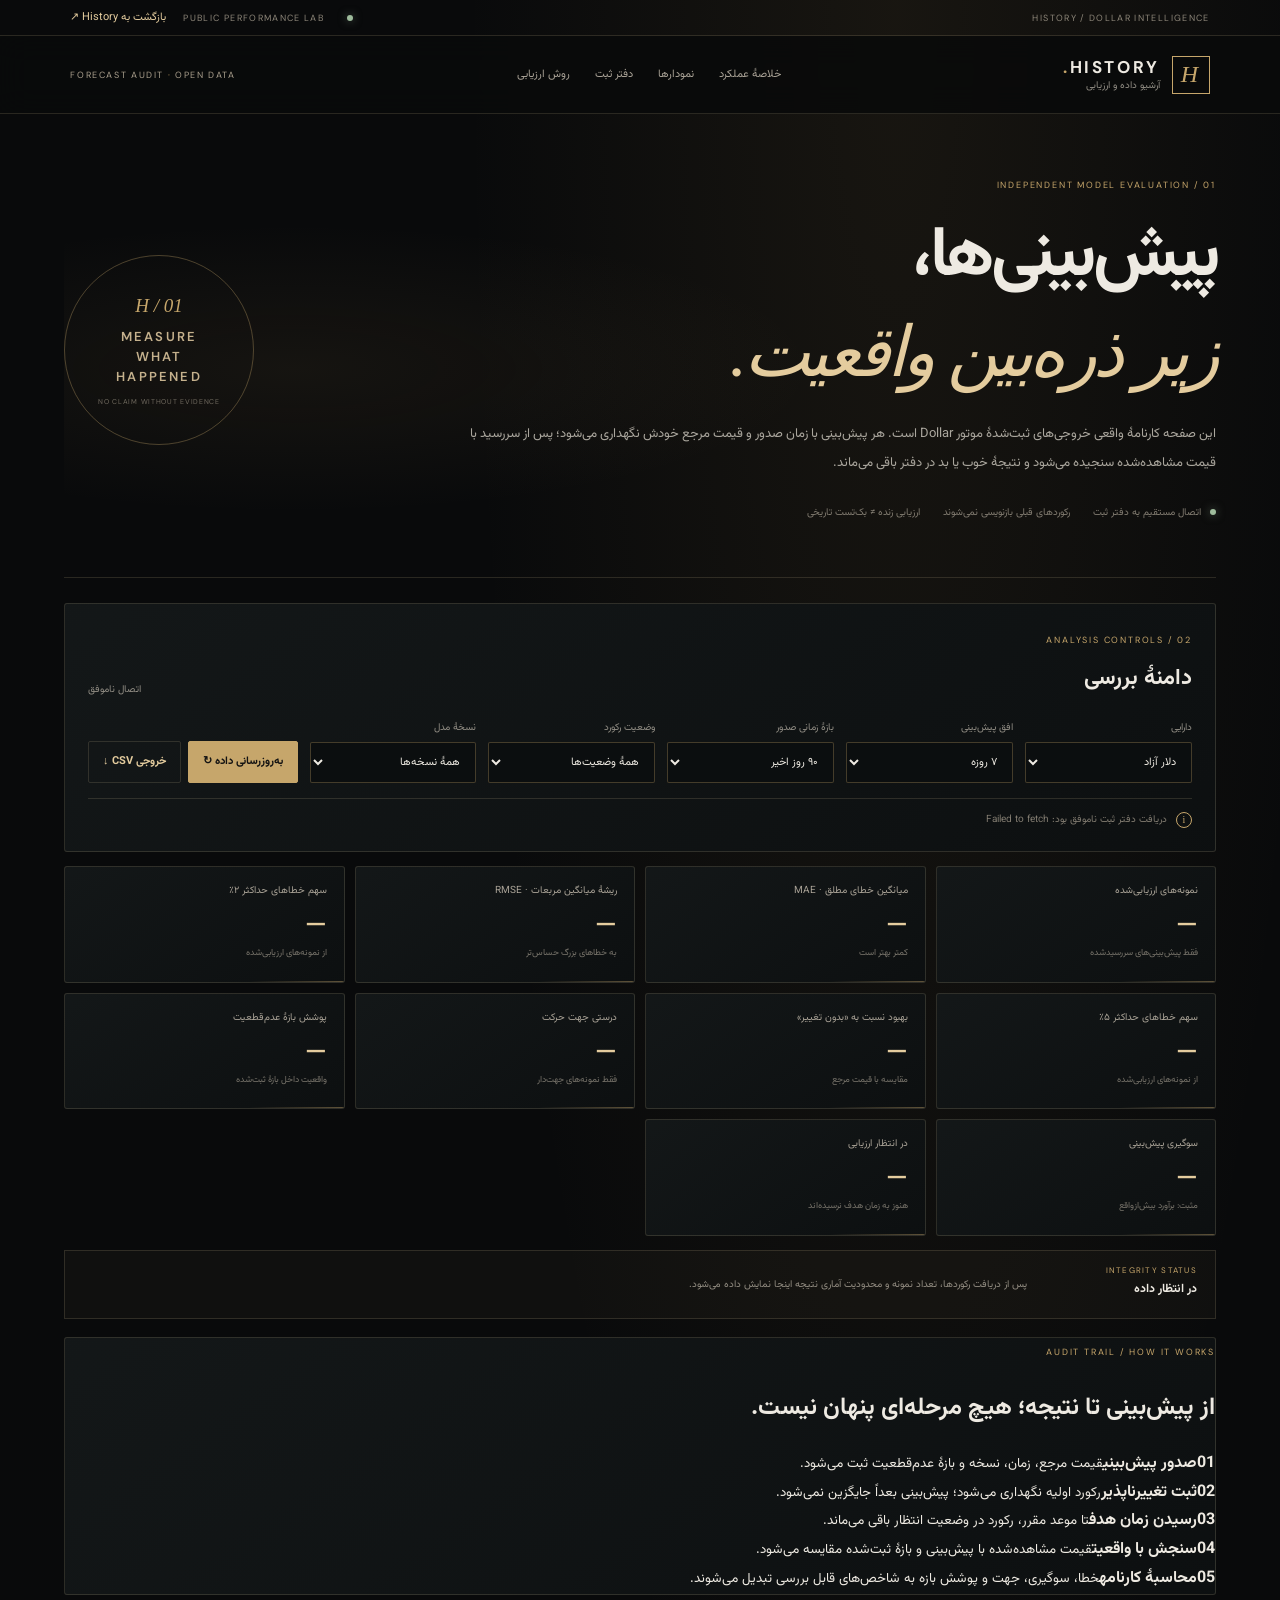
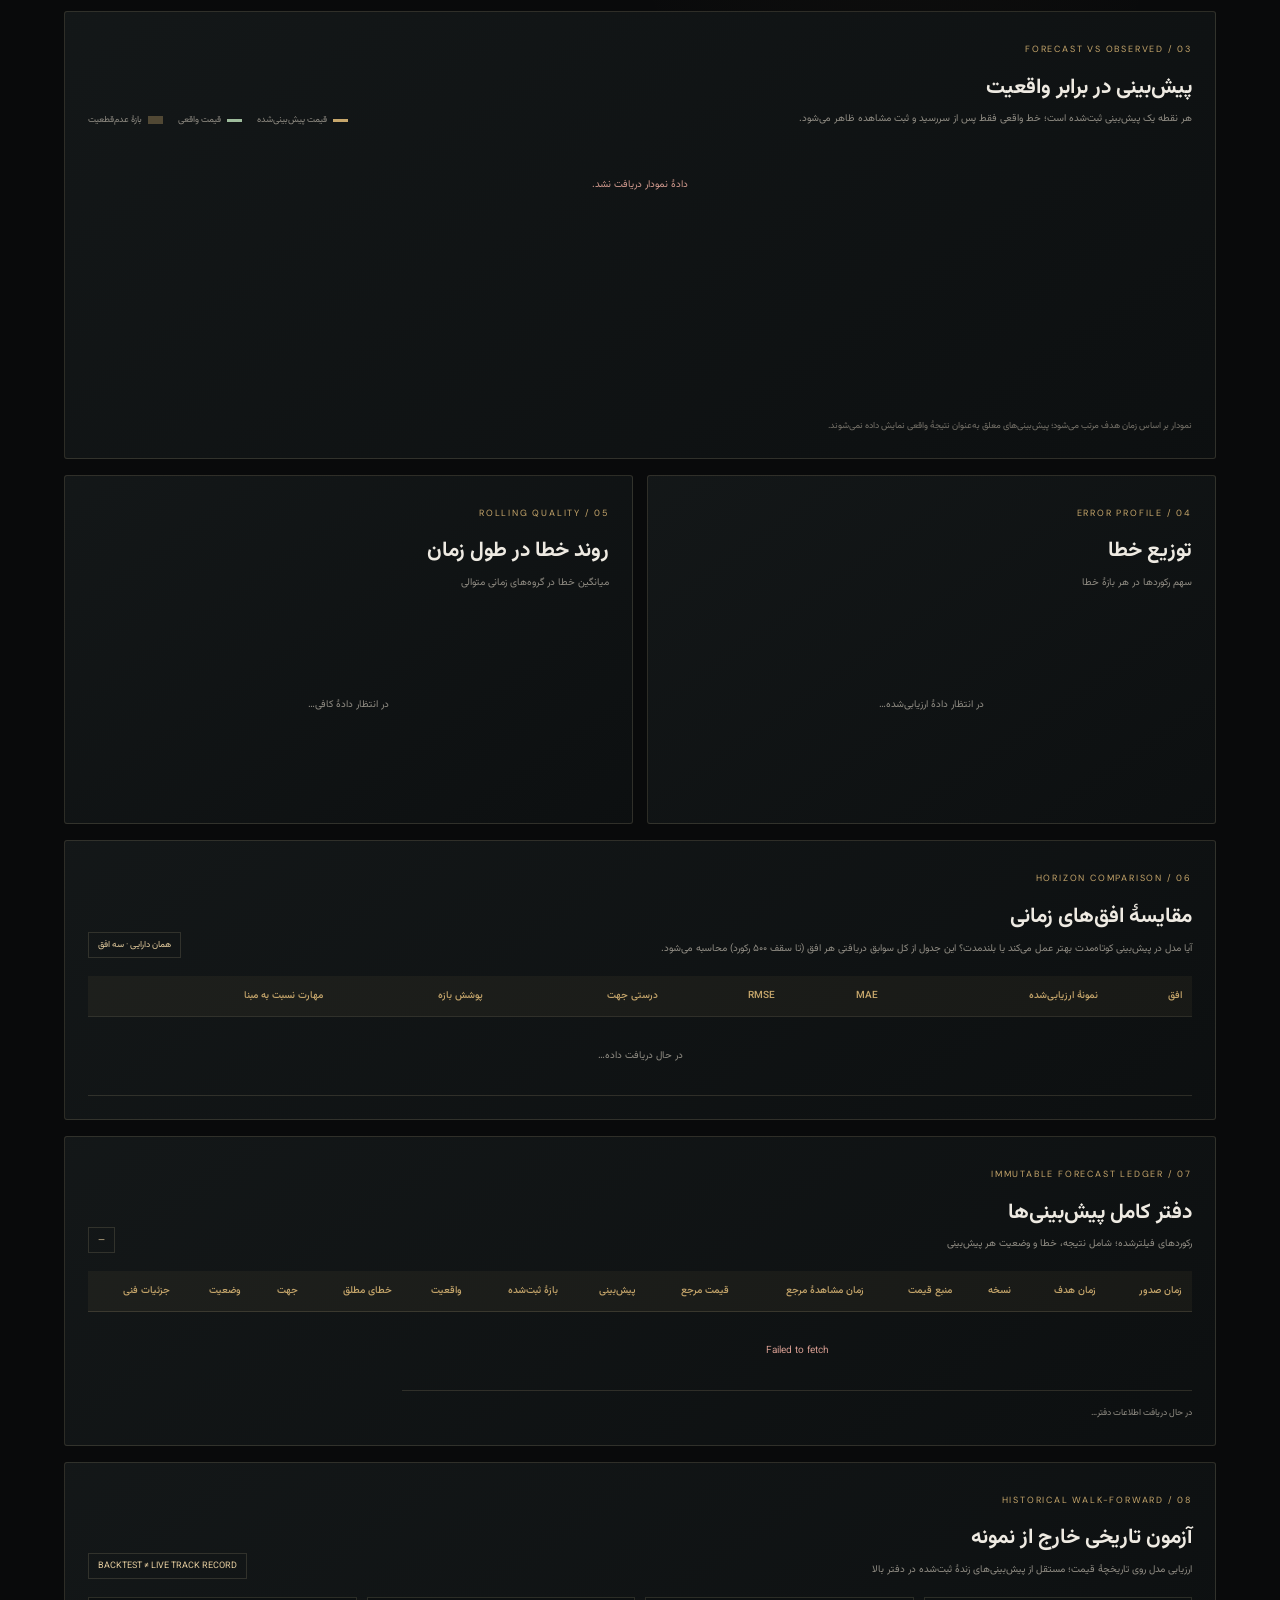
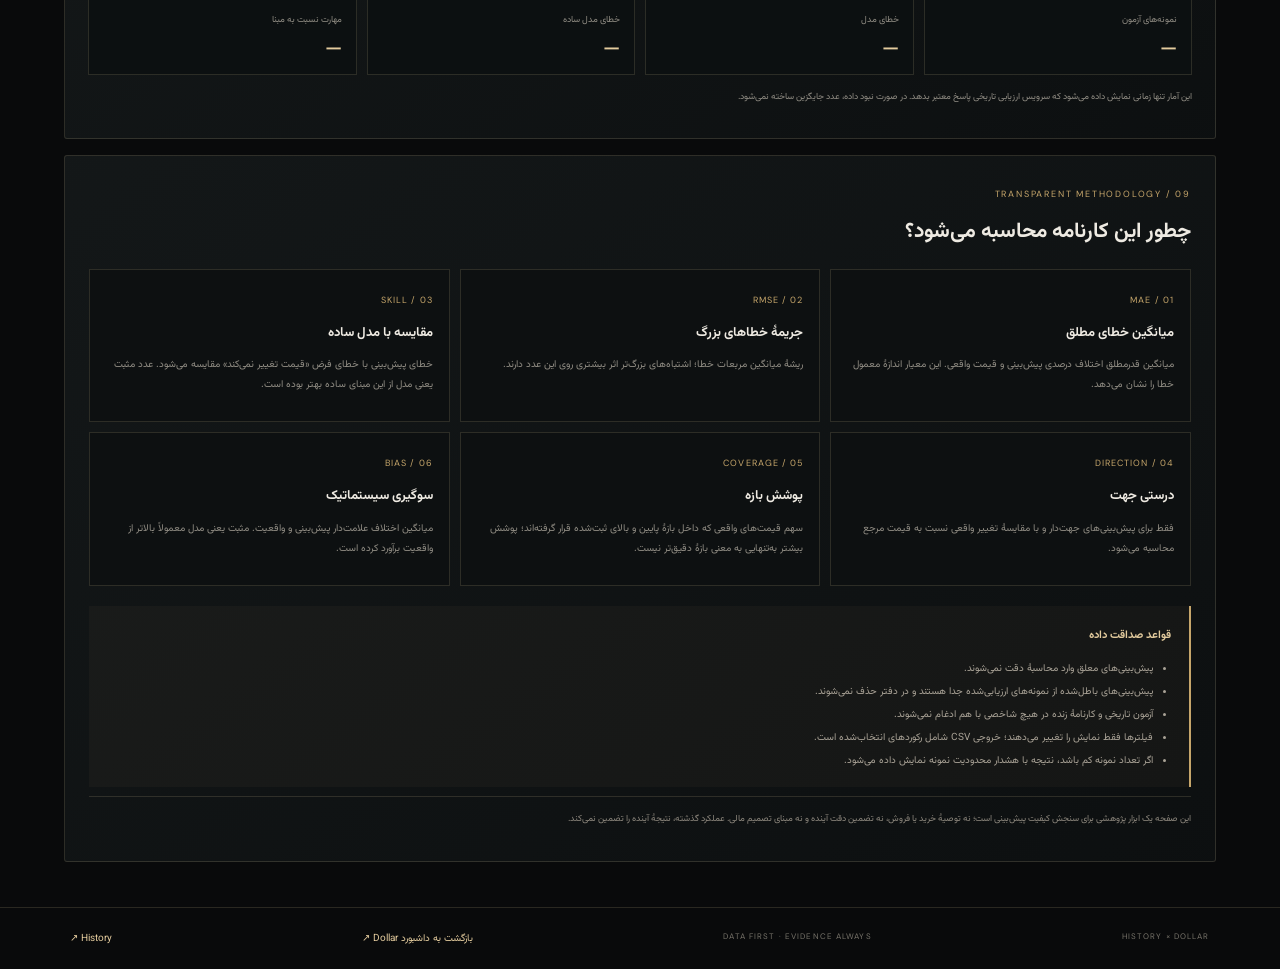
==== forecasts/index.html @ 2a368a96 "Add transparent forecast audit pipeline and richer ledger columns" ====
<!doctype html>
<html lang="fa" dir="rtl">
<head>
<meta charset="utf-8">
<meta name="viewport" content="width=device-width,initial-scale=1">
<meta name="theme-color" content="#090a0b">
<meta name="description" content="آزمایشگاه عمومی ارزیابی پیش‌بینی‌های Dollar؛ مقایسهٔ خروجی ثبت‌شده با نتیجهٔ واقعی، خطا، سوگیری، بازهٔ عدم‌قطعیت و آزمون خارج از نمونه.">
<meta property="og:title" content="آزمایشگاه ارزیابی پیش‌بینی | History × Dollar">
<meta property="og:description" content="کارنامهٔ شفاف و قابل‌بررسی پیش‌بینی‌های ثبت‌شده؛ بدون حذف رکوردهای ناموفق.">
<meta property="og:type" content="website">
<link rel="canonical" href="https://amir-studio.github.io/History/forecasts/">
<link rel="icon" href="../assets/favicon.svg" type="image/svg+xml">
<link rel="preconnect" href="https://fonts.googleapis.com">
<link rel="preconnect" href="https://fonts.gstatic.com" crossorigin>
<link href="https://fonts.googleapis.com/css2?family=Vazirmatn:wght@400;500;600;700;800&family=DM+Sans:wght@400;500;600;700&display=swap" rel="stylesheet">
<link rel="stylesheet" href="forecast.css?v=2.0">
<title>آزمایشگاه ارزیابی پیش‌بینی | History × Dollar</title>
</head>
<body>
<div class="topline"><span>HISTORY / DOLLAR INTELLIGENCE</span><div><span class="live-dot"></span> PUBLIC PERFORMANCE LAB <a href="../">بازگشت به History ↗</a></div></div>
<header class="header">
<a class="brand" href="../"><span class="brand-mark">H</span><span>HISTORY<span class="gold">.</span><small>آرشیو داده و ارزیابی</small></span></a>
<nav><a href="#overview">خلاصهٔ عملکرد</a><a href="#charts">نمودارها</a><a href="#ledger">دفتر ثبت</a><a href="#method">روش ارزیابی</a></nav>
<div class="header-note">FORECAST AUDIT <span>·</span> OPEN DATA</div>
</header>
<main class="shell">
<section class="hero">
<div class="hero-copy">
<div class="eyebrow">INDEPENDENT MODEL EVALUATION / 01</div>
<h1>پیش‌بینی‌ها،<br><em>زیر ذره‌بین واقعیت.</em></h1>
<p>این صفحه کارنامهٔ واقعی خروجی‌های ثبت‌شدهٔ موتور Dollar است. هر پیش‌بینی با زمان صدور و قیمت مرجع خودش نگهداری می‌شود؛ پس از سررسید با قیمت مشاهده‌شده سنجیده می‌شود و نتیجهٔ خوب یا بد در دفتر باقی می‌ماند.</p>
<div class="hero-meta"><span><i class="live-dot"></i> اتصال مستقیم به دفتر ثبت</span><span>رکوردهای قبلی بازنویسی نمی‌شوند</span><span>ارزیابی زنده ≠ بک‌تست تاریخی</span></div>
</div>
<div class="hero-seal"><span>H / 01</span><b>MEASURE<br>WHAT<br>HAPPENED</b><small>NO CLAIM WITHOUT EVIDENCE</small></div>
</section>

<section class="control-panel panel" id="overview">
<div class="control-head"><div><span class="kicker">ANALYSIS CONTROLS / 02</span><h2>دامنهٔ بررسی</h2></div><span class="data-stamp" id="updated">در حال اتصال به دفتر داده…</span></div>
<div class="controls">
<div class="field"><label for="asset">دارایی</label><select id="asset"><option value="USD_IRR_FREE">دلار آزاد</option><option value="GOLD_18K_IRR">طلای ۱۸ عیار</option><option value="EUR_IRR_FREE">یورو آزاد</option><option value="COIN_EMAMI_IRR">سکه امامی</option></select></div>
<div class="field"><label for="horizon">افق پیش‌بینی</label><select id="horizon"><option value="1">۱ روزه</option><option value="3">۳ روزه</option><option value="7" selected>۷ روزه</option></select></div>
<div class="field"><label for="period">بازهٔ زمانی صدور</label><select id="period"><option value="30">۳۰ روز اخیر</option><option value="90" selected>۹۰ روز اخیر</option><option value="365">۱۲ ماه اخیر</option><option value="all">تمام سوابق دریافتی</option></select></div>
<div class="field"><label for="status">وضعیت رکورد</label><select id="status"><option value="all">همهٔ وضعیت‌ها</option><option value="evaluated">ارزیابی‌شده</option><option value="pending">در انتظار سررسید</option><option value="invalidated">باطل‌شده</option></select></div>
<div class="field"><label for="model">نسخهٔ مدل</label><select id="model"><option value="all">همهٔ نسخه‌ها</option></select></div>
<div class="control-actions"><button id="refresh" type="button">به‌روزرسانی داده <span>↻</span></button><button id="export" class="secondary" type="button">خروجی CSV ↓</button></div>
</div>
<div class="scope-note"><span class="scope-mark">i</span><span id="scopeText">فیلترها فقط نحوهٔ نمایش را تغییر می‌دهند؛ هیچ رکوردی از پایگاه داده حذف نمی‌شود.</span></div>
</section>

<section class="stats-grid" aria-live="polite">
<article class="stat panel"><span>نمونه‌های ارزیابی‌شده</span><strong id="samples">—</strong><small>فقط پیش‌بینی‌های سررسیدشده</small></article>
<article class="stat panel"><span>میانگین خطای مطلق · MAE</span><strong id="mae">—</strong><small>کمتر بهتر است</small></article>
<article class="stat panel"><span>ریشهٔ میانگین مربعات · RMSE</span><strong id="rmse">—</strong><small>به خطاهای بزرگ حساس‌تر</small></article>
<article class="stat panel"><span>سهم خطاهای حداکثر ۲٪</span><strong id="within2">—</strong><small>از نمونه‌های ارزیابی‌شده</small></article>
<article class="stat panel"><span>سهم خطاهای حداکثر ۵٪</span><strong id="within5">—</strong><small>از نمونه‌های ارزیابی‌شده</small></article>
<article class="stat panel"><span>بهبود نسبت به «بدون تغییر»</span><strong id="skill">—</strong><small id="skillHint">مقایسه با قیمت مرجع</small></article>
<article class="stat panel"><span>درستی جهت حرکت</span><strong id="direction">—</strong><small id="directionHint">فقط نمونه‌های جهت‌دار</small></article>
<article class="stat panel"><span>پوشش بازهٔ عدم‌قطعیت</span><strong id="coverage">—</strong><small id="coverageHint">واقعیت داخل بازهٔ ثبت‌شده</small></article>
<article class="stat panel"><span>سوگیری پیش‌بینی</span><strong id="bias">—</strong><small id="biasHint">مثبت: برآورد بیش‌ازواقع</small></article>
<article class="stat panel"><span>در انتظار ارزیابی</span><strong id="pending">—</strong><small>هنوز به زمان هدف نرسیده‌اند</small></article>
</section>
<div class="integrity-strip" id="integrity">
<div><span class="integrity-label">INTEGRITY STATUS</span><b id="integrityTitle">در انتظار داده</b></div>
<p id="integrityText">پس از دریافت رکوردها، تعداد نمونه و محدودیت آماری نتیجه اینجا نمایش داده می‌شود.</p>
</div>

<section class="pipeline panel">
<div class="pipeline-title"><span class="kicker">AUDIT TRAIL / HOW IT WORKS</span><h2>از پیش‌بینی تا نتیجه؛ هیچ مرحله‌ای پنهان نیست.</h2></div>
<div class="pipeline-steps">
<article><b>01</b><strong>صدور پیش‌بینی</strong><small>قیمت مرجع، زمان، نسخه و بازهٔ عدم‌قطعیت ثبت می‌شود.</small></article>
<article><b>02</b><strong>ثبت تغییرناپذیر</strong><small>رکورد اولیه نگهداری می‌شود؛ پیش‌بینی بعداً جایگزین نمی‌شود.</small></article>
<article><b>03</b><strong>رسیدن زمان هدف</strong><small>تا موعد مقرر، رکورد در وضعیت انتظار باقی می‌ماند.</small></article>
<article><b>04</b><strong>سنجش با واقعیت</strong><small>قیمت مشاهده‌شده با پیش‌بینی و بازهٔ ثبت‌شده مقایسه می‌شود.</small></article>
<article><b>05</b><strong>محاسبهٔ کارنامه</strong><small>خطا، سوگیری، جهت و پوشش بازه به شاخص‌های قابل بررسی تبدیل می‌شوند.</small></article>
</div>
</section>

<section class="panel chart-panel" id="charts">
<div class="section-head"><div><span class="kicker">FORECAST VS OBSERVED / 03</span><h2>پیش‌بینی در برابر واقعیت</h2><p>هر نقطه یک پیش‌بینی ثبت‌شده است؛ خط واقعی فقط پس از سررسید و ثبت مشاهده ظاهر می‌شود.</p></div><div class="chart-legend"><span><i class="legend-forecast"></i> قیمت پیش‌بینی‌شده</span><span><i class="legend-actual"></i> قیمت واقعی</span><span><i class="legend-range"></i> بازهٔ عدم‌قطعیت</span></div></div>
<div id="priceChart" class="chart-frame"><div class="empty">در حال آماده‌سازی نمودار…</div></div>
<div class="chart-foot" id="priceChartNote">نمودار بر اساس زمان هدف مرتب می‌شود؛ پیش‌بینی‌های معلق به‌عنوان نتیجهٔ واقعی نمایش داده نمی‌شوند.</div>
</section>

<div class="chart-grid">
<section class="panel chart-panel">
<div class="section-head"><div><span class="kicker">ERROR PROFILE / 04</span><h2>توزیع خطا</h2><p>سهم رکوردها در هر بازهٔ خطا</p></div></div>
<div id="errorHistogram" class="mini-chart"><div class="empty">در انتظار دادهٔ ارزیابی‌شده…</div></div>
</section>
<section class="panel chart-panel">
<div class="section-head"><div><span class="kicker">ROLLING QUALITY / 05</span><h2>روند خطا در طول زمان</h2><p>میانگین خطا در گروه‌های زمانی متوالی</p></div></div>
<div id="errorTrend" class="mini-chart"><div class="empty">در انتظار دادهٔ کافی…</div></div>
</section>
</div>

<section class="panel comparison-panel">
<div class="section-head"><div><span class="kicker">HORIZON COMPARISON / 06</span><h2>مقایسهٔ افق‌های زمانی</h2><p>آیا مدل در پیش‌بینی کوتاه‌مدت بهتر عمل می‌کند یا بلندمدت؟ این جدول از کل سوابق دریافتی هر افق (تا سقف ۵۰۰ رکورد) محاسبه می‌شود.</p></div><span class="tag">همان دارایی · سه افق</span></div>
<div class="table-wrap"><table><thead><tr><th>افق</th><th>نمونهٔ ارزیابی‌شده</th><th>MAE</th><th>RMSE</th><th>درستی جهت</th><th>پوشش بازه</th><th>مهارت نسبت به مبنا</th></tr></thead><tbody id="horizonTable"><tr><td colspan="7" class="empty">در حال دریافت داده…</td></tr></tbody></table></div>
<div class="mobile-horizons" id="mobileHorizons"></div>
</section>

<section class="panel ledger-panel" id="ledger">
<div class="section-head"><div><span class="kicker">IMMUTABLE FORECAST LEDGER / 07</span><h2>دفتر کامل پیش‌بینی‌ها</h2><p>رکوردهای فیلترشده؛ شامل نتیجه، خطا و وضعیت هر پیش‌بینی</p></div><span id="ledgerCount" class="count">—</span></div>
<div class="table-wrap"><table><thead><tr><th>زمان صدور</th><th>زمان هدف</th><th>نسخه</th><th>منبع قیمت</th><th>زمان مشاهدهٔ مرجع</th><th>قیمت مرجع</th><th>پیش‌بینی</th><th>بازهٔ ثبت‌شده</th><th>واقعیت</th><th>خطای مطلق</th><th>جهت</th><th>وضعیت</th><th>جزئیات فنی</th></tr></thead><tbody id="ledgerRows"><tr><td colspan="13" class="empty">در حال بارگیری دفتر ثبت…</td></tr></tbody></table></div>
<div class="mobile-ledger" id="mobileLedger"></div>
<div class="ledger-foot" id="ledgerFoot">در حال دریافت اطلاعات دفتر…</div>
</section>

<section class="panel backtest-panel">
<div class="section-head"><div><span class="kicker">HISTORICAL WALK-FORWARD / 08</span><h2>آزمون تاریخی خارج از نمونه</h2><p>ارزیابی مدل روی تاریخچهٔ قیمت؛ مستقل از پیش‌بینی‌های زندهٔ ثبت‌شده در دفتر بالا</p></div><span class="tag">BACKTEST ≠ LIVE TRACK RECORD</span></div>
<div class="backtest-grid">
<div><span>نمونه‌های آزمون</span><strong id="btSamples">—</strong></div>
<div><span>خطای مدل</span><strong id="btMae">—</strong></div>
<div><span>خطای مدل ساده</span><strong id="btNaive">—</strong></div>
<div><span>مهارت نسبت به مبنا</span><strong id="btSkill">—</strong></div>
</div>
<p class="backtest-note" id="backtestNote">این آمار تنها زمانی نمایش داده می‌شود که سرویس ارزیابی تاریخی پاسخ معتبر بدهد. در صورت نبود داده، عدد جایگزین ساخته نمی‌شود.</p>
</section>

<section class="method panel" id="method">
<div class="section-head"><div><span class="kicker">TRANSPARENT METHODOLOGY / 09</span><h2>چطور این کارنامه محاسبه می‌شود؟</h2></div></div>
<div class="method-grid">
<article><b>01 / MAE</b><h3>میانگین خطای مطلق</h3><p>میانگین قدرمطلق اختلاف درصدی پیش‌بینی و قیمت واقعی. این معیار اندازهٔ معمول خطا را نشان می‌دهد.</p></article>
<article><b>02 / RMSE</b><h3>جریمهٔ خطاهای بزرگ</h3><p>ریشهٔ میانگین مربعات خطا؛ اشتباه‌های بزرگ‌تر اثر بیشتری روی این عدد دارند.</p></article>
<article><b>03 / SKILL</b><h3>مقایسه با مدل ساده</h3><p>خطای پیش‌بینی با خطای فرض «قیمت تغییر نمی‌کند» مقایسه می‌شود. عدد مثبت یعنی مدل از این مبنای ساده بهتر بوده است.</p></article>
<article><b>04 / DIRECTION</b><h3>درستی جهت</h3><p>فقط برای پیش‌بینی‌های جهت‌دار و با مقایسهٔ تغییر واقعی نسبت به قیمت مرجع محاسبه می‌شود.</p></article>
<article><b>05 / COVERAGE</b><h3>پوشش بازه</h3><p>سهم قیمت‌های واقعی که داخل بازهٔ پایین و بالای ثبت‌شده قرار گرفته‌اند؛ پوشش بیشتر به‌تنهایی به معنی بازهٔ دقیق‌تر نیست.</p></article>
<article><b>06 / BIAS</b><h3>سوگیری سیستماتیک</h3><p>میانگین اختلاف علامت‌دار پیش‌بینی و واقعیت. مثبت یعنی مدل معمولاً بالاتر از واقعیت برآورد کرده است.</p></article>
</div>
<div class="method-rules"><b>قواعد صداقت داده</b><ul><li>پیش‌بینی‌های معلق وارد محاسبهٔ دقت نمی‌شوند.</li><li>پیش‌بینی‌های باطل‌شده از نمونه‌های ارزیابی‌شده جدا هستند و در دفتر حذف نمی‌شوند.</li><li>آزمون تاریخی و کارنامهٔ زنده در هیچ شاخصی با هم ادغام نمی‌شوند.</li><li>فیلترها فقط نمایش را تغییر می‌دهند؛ خروجی CSV شامل رکوردهای انتخاب‌شده است.</li><li>اگر تعداد نمونه کم باشد، نتیجه با هشدار محدودیت نمونه نمایش داده می‌شود.</li></ul></div>
<p class="disclaimer">این صفحه یک ابزار پژوهشی برای سنجش کیفیت پیش‌بینی است؛ نه توصیهٔ خرید یا فروش، نه تضمین دقت آینده و نه مبنای تصمیم مالی. عملکرد گذشته، نتیجهٔ آینده را تضمین نمی‌کند.</p>
</section>
</main>
<footer><span>HISTORY × DOLLAR</span><span>DATA FIRST · EVIDENCE ALWAYS</span><a href="https://amir-studio.github.io/dollar/">بازگشت به داشبورد Dollar ↗</a><a href="../">History ↗</a></footer>
<script src="forecast.js?v=2.0" defer></script>
</body>
</html>
---- forecasts/forecast.css ----
:root{--bg:#090a0b;--panel:#111416;--panel2:#15191a;--gold:#c6a66b;--gold2:#e4cc9e;--text:#eeeae2;--muted:#918d84;--line:rgba(225,205,164,.15);--green:#9ebc9c;--red:#d39b8f;--blue:#91aabd}*{box-sizing:border-box}html{scroll-behavior:smooth;scroll-padding-top:100px}body{margin:0;background:radial-gradient(ellipse at 70% 0,rgba(177,139,74,.09),transparent 34%),var(--bg);color:var(--text);font-family:Vazirmatn,sans-serif;line-height:1.8}a{color:inherit;text-decoration:none}button,select{font:inherit}.topline{height:36px;padding:0 5.5%;display:flex;justify-content:space-between;align-items:center;border-bottom:1px solid var(--line);font:9px 'DM Sans';letter-spacing:.15em;color:#8d8679}.topline>div{display:flex;align-items:center;gap:17px}.topline a{font:11px Vazirmatn;letter-spacing:0;color:var(--gold2)}.live-dot{display:inline-block;width:6px;height:6px;border-radius:50%;background:var(--green);box-shadow:0 0 10px rgba(158,188,156,.5);margin-left:6px}.header{height:78px;padding:0 5.5%;display:flex;justify-content:space-between;align-items:center;border-bottom:1px solid var(--line);background:rgba(9,10,11,.9);position:sticky;top:0;z-index:10;backdrop-filter:blur(15px)}.brand{display:flex;gap:12px;align-items:center;color:var(--text);font:700 17px 'DM Sans';letter-spacing:.15em}.brand-mark{width:38px;height:38px;border:1px solid var(--gold);display:grid;place-items:center;color:var(--gold);font:italic 24px Georgia}.brand small{display:block;font:10px Vazirmatn;letter-spacing:0;color:var(--muted)}.gold{color:var(--gold)}.header nav{display:flex;gap:25px;color:#aaa397;font-size:11px}.header nav a:hover{color:var(--gold2)}.header-note{font:9px 'DM Sans';letter-spacing:.18em;color:#aaa08e}.header-note span{color:var(--gold)}.shell{width:min(1200px,90%);margin:auto}.hero{min-height:390px;padding:65px 0 55px;display:flex;align-items:center;justify-content:space-between;gap:40px;border-bottom:1px solid var(--line);background:radial-gradient(ellipse at 20% 55%,rgba(176,142,86,.08),transparent 40%)}.hero-copy{max-width:760px}.eyebrow,.kicker{font:9px 'DM Sans';letter-spacing:.2em;color:var(--gold)}h1{font-size:clamp(40px,5.8vw,70px);line-height:1.35;letter-spacing:-.05em;margin:20px 0 14px}h1 em{font-family:Georgia,serif;color:var(--gold2);font-weight:400}.hero p{max-width:750px;color:#aaa69d;font-size:13px;line-height:2.25}.hero-meta{display:flex;gap:23px;flex-wrap:wrap;margin-top:25px;color:#817b70;font-size:10px}.hero-seal{width:190px;height:190px;flex:0 0 190px;border:1px solid rgba(198,166,107,.35);border-radius:50%;display:flex;flex-direction:column;align-items:center;justify-content:center;gap:10px;color:var(--gold)}.hero-seal span{font:italic 19px Georgia}.hero-seal b{text-align:center;font:600 13px/1.55 'DM Sans';letter-spacing:.17em;color:#c5b18d}.hero-seal small{font:7px 'DM Sans';letter-spacing:.1em;color:#716b60}.panel{background:linear-gradient(145deg,rgba(20,24,25,.97),rgba(13,16,17,.97));border:1px solid var(--line);border-radius:3px}.control-panel{margin:25px 0 14px;padding:22px 23px}.control-head,.section-head{display:flex;justify-content:space-between;align-items:end;gap:20px}.control-head h2,.section-head h2{font-size:22px;margin:5px 0 0}.data-stamp{font-size:10px;color:var(--muted)}.controls{display:grid;grid-template-columns:repeat(5,minmax(120px,1fr)) auto;gap:12px;align-items:end;margin-top:20px}.field{display:grid;gap:5px}.field label{font-size:10px;color:var(--muted)}select{width:100%;min-width:0;background:#0b0e0f;border:1px solid rgba(198,166,107,.3);color:var(--text);padding:10px 11px;border-radius:2px;font-size:11px}button{background:var(--gold);border:1px solid var(--gold);color:#121212;padding:10px 14px;font-size:11px;font-weight:700;cursor:pointer;border-radius:2px;white-space:nowrap}button:hover{background:var(--gold2);border-color:var(--gold2)}button:disabled{opacity:.55;cursor:wait}.control-actions{display:flex;gap:7px}.secondary{background:transparent;color:var(--gold2);border-color:var(--line)}.scope-note{display:flex;align-items:center;gap:9px;margin-top:15px;padding-top:12px;border-top:1px solid var(--line);color:#817b70;font-size:10px}.scope-mark{width:16px;height:16px;border:1px solid var(--gold);color:var(--gold);display:grid;place-items:center;border-radius:50%;font:10px Georgia}.stats-grid{display:grid;grid-template-columns:repeat(4,1fr);gap:10px;margin:14px 0}.stat{padding:15px 17px;min-height:115px;position:relative;overflow:hidden}.stat:after{content:'';position:absolute;bottom:0;right:0;width:34%;height:1px;background:linear-gradient(90deg,transparent,var(--gold));opacity:.45}.stat span{display:block;color:#aaa397;font-size:10px}.stat strong{display:block;font:600 24px 'DM Sans',Vazirmatn;margin:7px 0 0;color:var(--gold2);direction:ltr;text-align:right;white-space:nowrap}.stat small{color:#77736a;font-size:9px}.integrity-strip{margin:14px 0 18px;padding:14px 18px;border:1px solid var(--line);background:rgba(198,166,107,.035);display:flex;align-items:center;gap:25px}.integrity-strip>div{min-width:145px}.integrity-label{display:block;color:var(--gold);font:8px 'DM Sans';letter-spacing:.16em}.integrity-strip b{font-size:12px}.integrity-strip p{margin:0;color:#928c81;font-size:10px}.chart-panel,.comparison-panel,.ledger-panel,.backtest-panel,.method{padding:23px;margin:16px 0}.section-head{margin-bottom:18px}.section-head h2{font-size:21px}.section-head p{font-size:10px;color:var(--muted);margin:4px 0 0}.chart-legend{display:flex;gap:15px;flex-wrap:wrap;color:var(--muted);font-size:9px}.chart-legend span{display:flex;align-items:center;gap:6px}.chart-legend i{display:inline-block;width:15px;height:3px}.legend-forecast{background:var(--gold)}.legend-actual{background:var(--green)}.legend-range{background:rgba(198,166,107,.35);height:8px!important}.chart-frame{min-height:260px;overflow:hidden}.chart-frame svg,.mini-chart svg{display:block;width:100%;height:auto}.chart-foot,.chart-caption{font-size:9px;color:#77736a;margin-top:12px}.chart-grid{display:grid;grid-template-columns:1fr 1fr;gap:14px}.chart-grid .chart-panel{margin:0}.mini-chart{min-height:190px;display:flex;align-items:center;justify-content:center}.histogram{display:flex;align-items:end;gap:10px;height:160px;width:100%;padding:10px 5px 0;border-bottom:1px solid var(--line)}.hist-bin{flex:1;min-width:25px;display:flex;flex-direction:column;align-items:center;justify-content:end;height:100%;gap:5px}.hist-bin i{display:block;width:min(42px,75%);min-height:2px;background:linear-gradient(180deg,var(--gold2),#947448)}.hist-bin b{font:10px 'DM Sans';color:var(--gold2)}.hist-bin small{font-size:8px;color:var(--muted);white-space:nowrap}.table-wrap{overflow:auto}table{width:100%;border-collapse:collapse;white-space:nowrap;font-size:10px}th{text-align:right;color:var(--gold);font-weight:500;background:rgba(198,166,107,.06)}td,th{padding:11px 10px;border-bottom:1px solid var(--line)}td{color:#c4beb2}td.good{color:var(--green)}td.bad{color:var(--red)}.status{display:inline-block;padding:2px 8px;border:1px solid var(--line);font-size:9px}.status.pending{color:var(--gold2)}.status.evaluated{color:var(--green)}.status.invalidated{color:var(--red)}.count,.tag{font-size:9px;color:var(--gold2);border:1px solid var(--line);padding:4px 9px;white-space:nowrap}.mobile-ledger,.mobile-horizons{display:none}.ledger-foot,.backtest-note{font-size:9px;color:var(--muted);margin-top:14px}.backtest-grid{display:grid;grid-template-columns:repeat(4,1fr);gap:10px;margin-top:18px}.backtest-grid>div{background:#0c1011;border:1px solid var(--line);padding:14px}.backtest-grid span{display:block;color:var(--muted);font-size:9px}.backtest-grid strong{display:block;color:var(--gold2);font:600 19px 'DM Sans',Vazirmatn;margin-top:7px;direction:ltr;text-align:right}.method{padding:24px;margin-bottom:45px}.method-grid{display:grid;grid-template-columns:repeat(3,1fr);gap:10px}.method-grid article{padding:16px;background:#0d1011;border:1px solid var(--line)}.method-grid article>b{font:9px 'DM Sans';color:var(--gold);letter-spacing:.12em}.method-grid h3{font-size:13px;margin:7px 0}.method-grid p{font-size:10px;color:var(--muted);line-height:2}.method-rules{margin-top:20px;padding:15px 18px;border-right:2px solid var(--gold);background:rgba(198,166,107,.045)}.method-rules>b{font-size:11px;color:var(--gold2)}.method-rules ul{margin:8px 0 0;padding-right:18px;color:#aaa397;font-size:10px;line-height:2.3}.disclaimer{border-top:1px solid var(--line);padding-top:14px;color:#8e887e;font-size:9px}footer{border-top:1px solid var(--line);padding:23px 5.5%;display:flex;justify-content:space-between;gap:15px;flex-wrap:wrap;color:#77736a;font:8px 'DM Sans';letter-spacing:.14em}footer a{color:var(--gold2);font:10px Vazirmatn;letter-spacing:0}.empty{padding:30px 10px;text-align:center;color:var(--muted);font-size:10px}.error{color:var(--red)}.muted{color:var(--muted)}@media(max-width:1000px){.header nav{gap:13px}.controls{grid-template-columns:repeat(3,1fr)}.control-actions{grid-column:span 3}.stats-grid{grid-template-columns:repeat(4,1fr)}}@media(max-width:700px){.header{height:68px;padding:0 4%}.header nav{display:none}.header-note{font-size:8px}.hero{padding:45px 0;min-height:0}.hero-seal{width:120px;height:120px;flex-basis:120px}.hero-seal b{font-size:9px}.hero-seal small{font-size:5px}.hero p{font-size:11px}.hero-meta{gap:9px}.shell{width:92%}.stats-grid{grid-template-columns:repeat(2,1fr);gap:7px}.stat{min-height:105px;padding:12px}.stat strong{font-size:21px}.chart-grid{grid-template-columns:1fr}.chart-panel,.comparison-panel,.ledger-panel,.backtest-panel,.method{padding:15px}.section-head{align-items:start;flex-direction:column;gap:8px}.chart-legend{gap:9px}.controls{grid-template-columns:repeat(2,1fr)}.control-actions{grid-column:span 2}.control-actions button{flex:1}.integrity-strip{align-items:start;flex-direction:column;gap:7px}.backtest-grid{grid-template-columns:repeat(2,1fr)}.method-grid{grid-template-columns:1fr 1fr}.table-wrap{display:none}.mobile-ledger,.mobile-horizons{display:grid;gap:9px}.mobile-record,.mobile-horizon{padding:12px;border:1px solid var(--line);background:#0c1011}.mobile-record-head{display:flex;justify-content:space-between;gap:8px;color:var(--muted);font-size:9px}.mobile-record-grid{display:grid;grid-template-columns:1fr 1fr;gap:8px;margin-top:9px}.mobile-record-grid span{display:block;color:var(--muted);font-size:8px}.mobile-record-grid b{font-size:10px;color:var(--text);overflow-wrap:anywhere}.mobile-horizon{display:grid;grid-template-columns:1fr 1fr;gap:8px}.mobile-horizon b{color:var(--gold2);font-size:11px}.mobile-horizon span{display:block;color:var(--muted);font-size:8px}.ledger-foot{line-height:2}.topline{padding:0 4%;font-size:7px}.topline>div{gap:7px}.topline a{font-size:9px}.control-panel{padding:15px}.control-head{align-items:start;flex-direction:column}.data-stamp{font-size:9px}}@media(max-width:390px){.hero-seal{display:none}.method-grid{grid-template-columns:1fr}.controls{gap:8px}.field select{font-size:10px;padding:9px 7px}.stat strong{font-size:19px}}
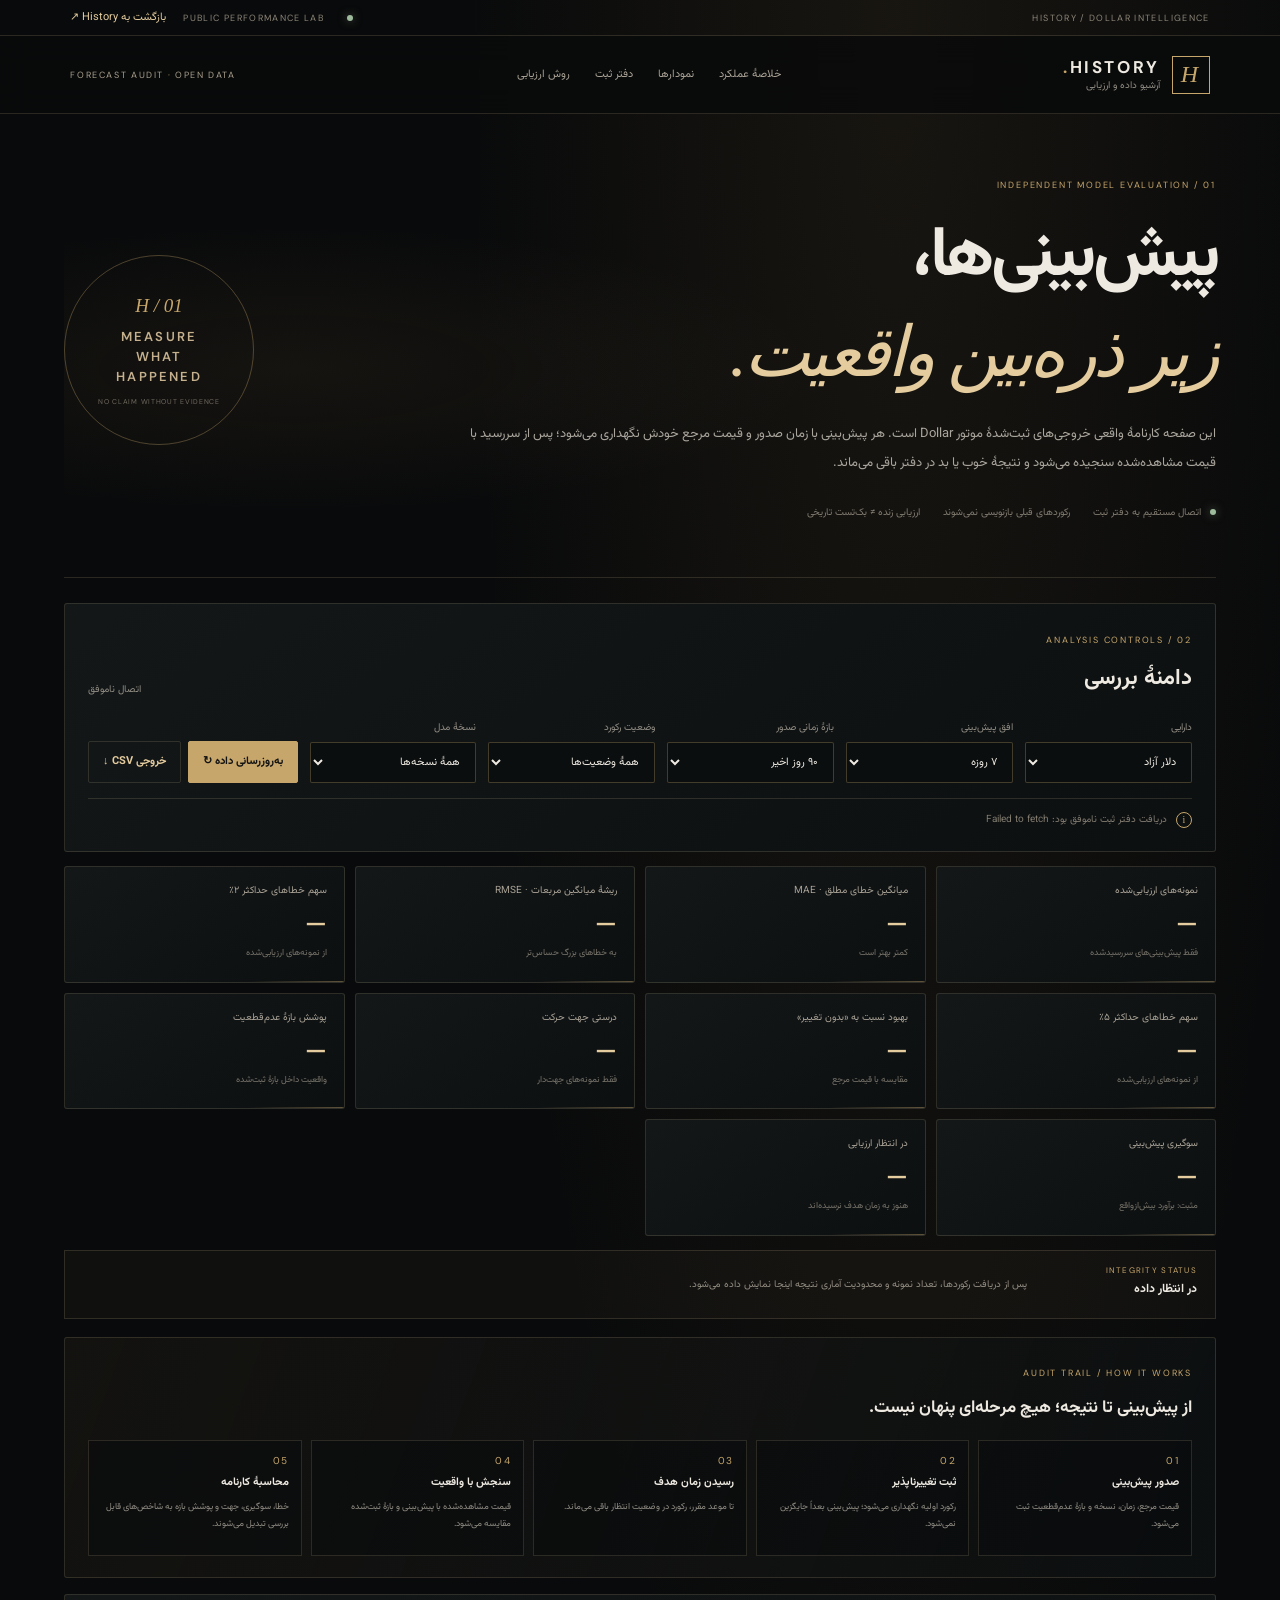
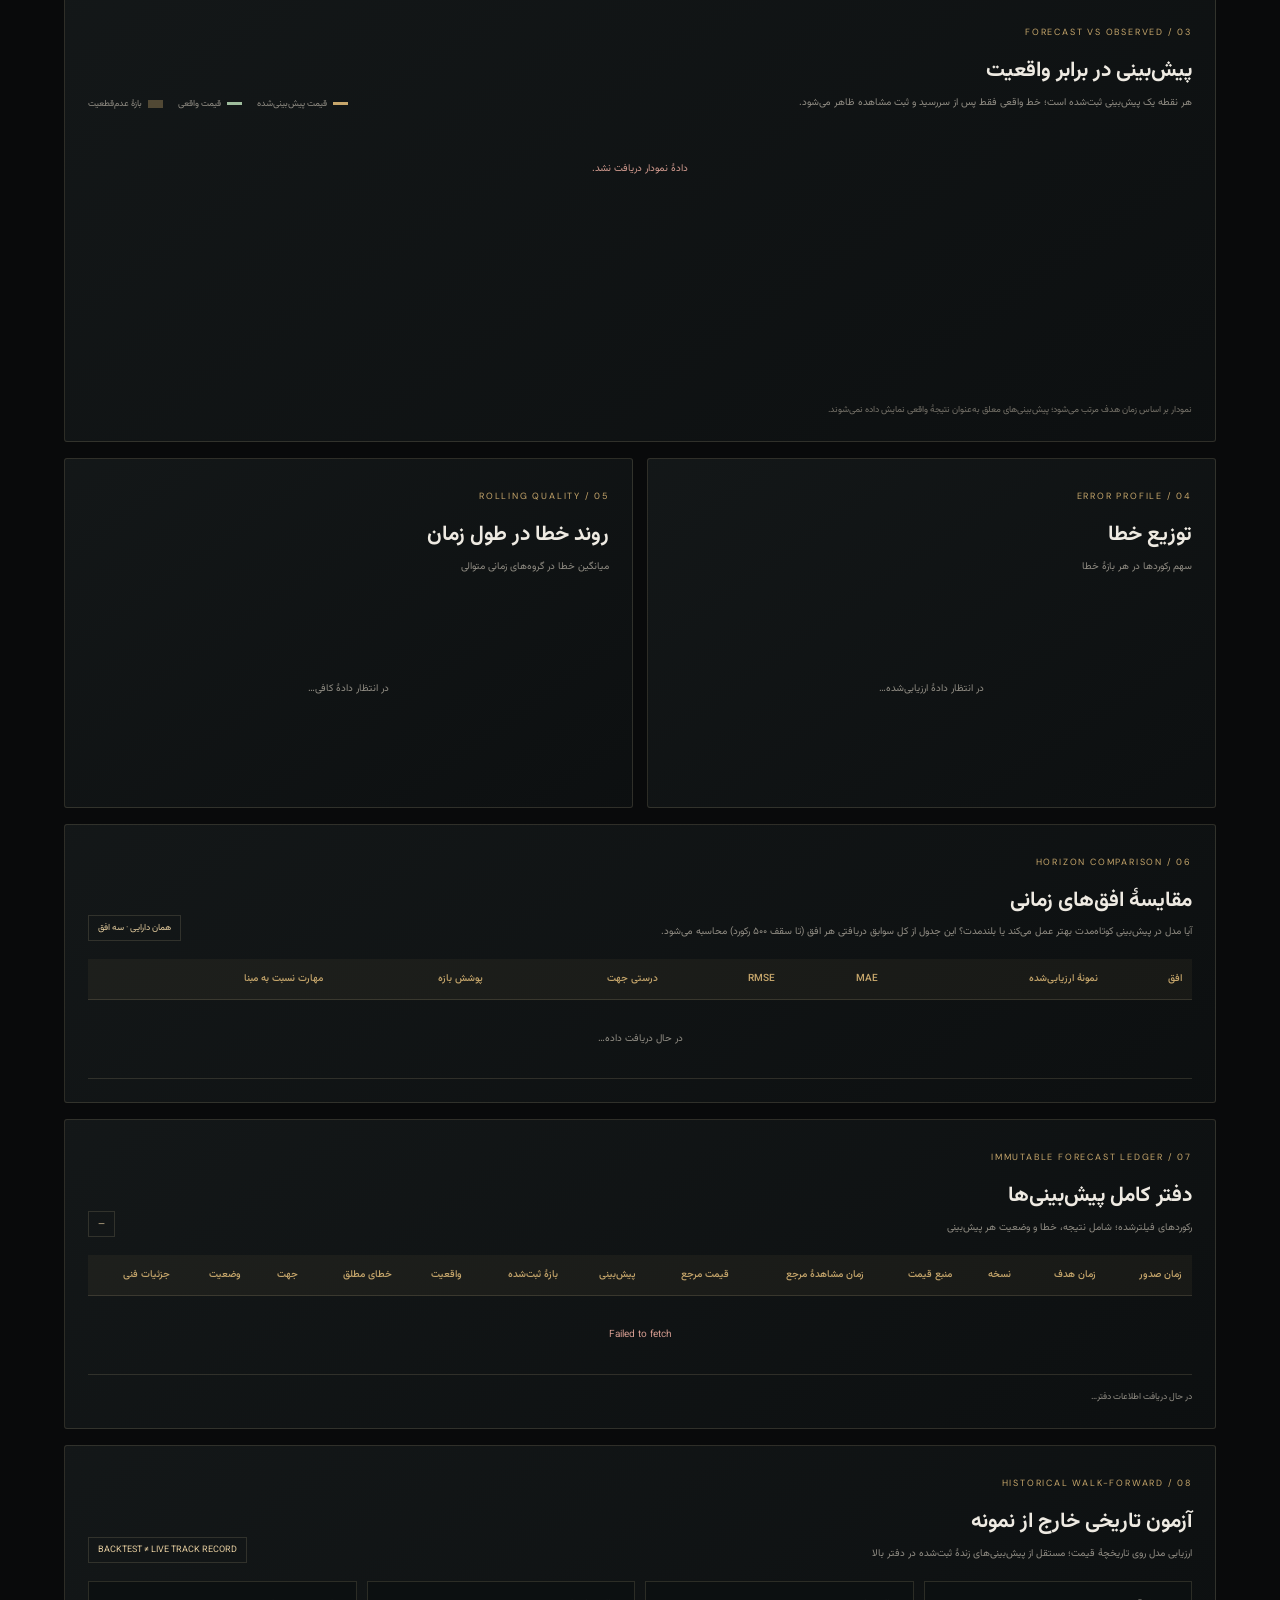
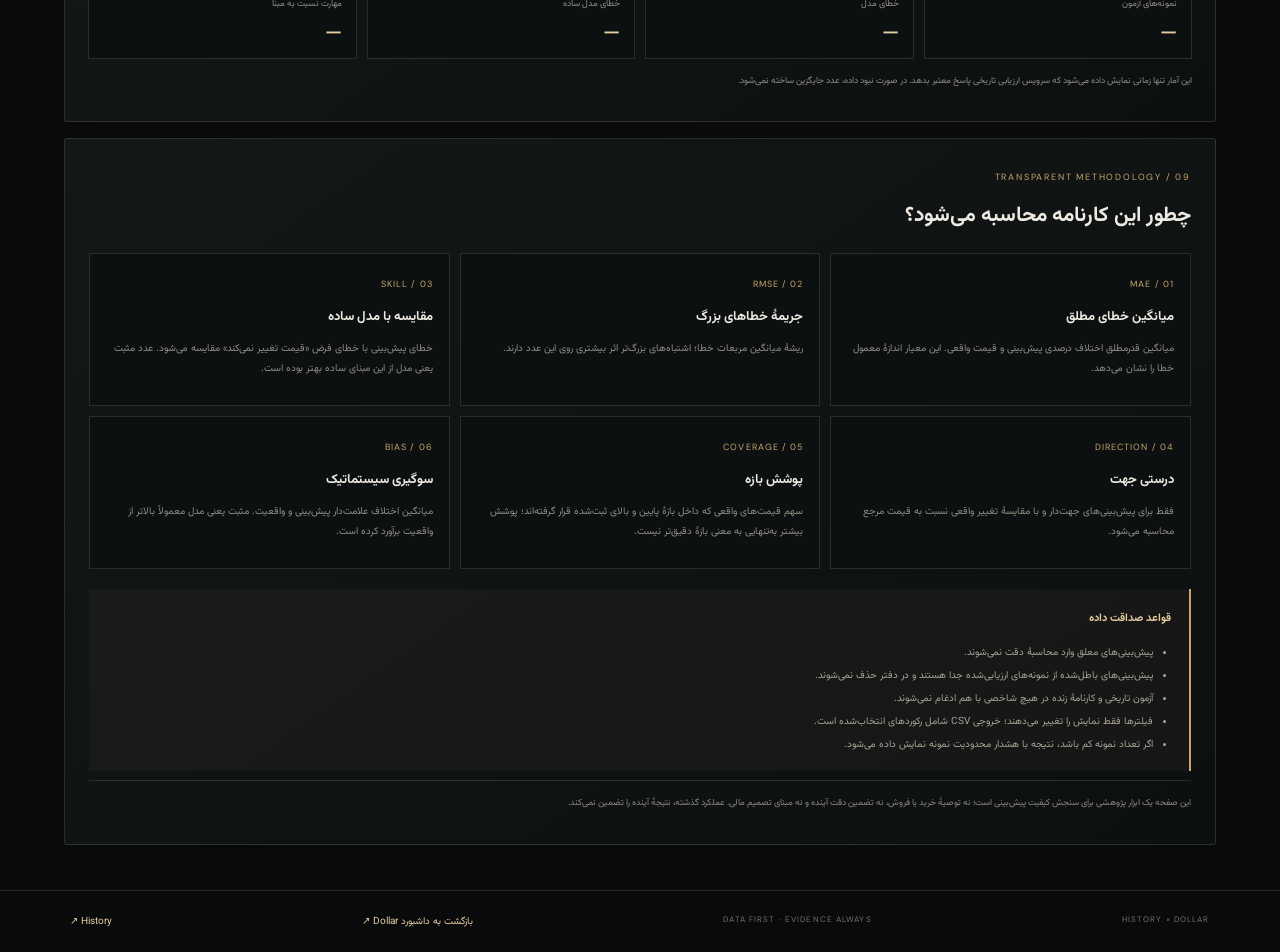
==== commit 02fe85e5: "Refresh forecast audit dashboard asset version" ====
--- a/forecasts/index.html
+++ b/forecasts/index.html
@@ -13,7 +13,7 @@
 <link rel="preconnect" href="https://fonts.googleapis.com">
 <link rel="preconnect" href="https://fonts.gstatic.com" crossorigin>
 <link href="https://fonts.googleapis.com/css2?family=Vazirmatn:wght@400;500;600;700;800&family=DM+Sans:wght@400;500;600;700&display=swap" rel="stylesheet">
-<link rel="stylesheet" href="forecast.css?v=2.0">
+<link rel="stylesheet" href="forecast.css?v=2.1">
 <title>آزمایشگاه ارزیابی پیش‌بینی | History × Dollar</title>
 </head>
 <body>
@@ -131,6 +131,6 @@
 </section>
 </main>
 <footer><span>HISTORY × DOLLAR</span><span>DATA FIRST · EVIDENCE ALWAYS</span><a href="https://amir-studio.github.io/dollar/">بازگشت به داشبورد Dollar ↗</a><a href="../">History ↗</a></footer>
-<script src="forecast.js?v=2.0" defer></script>
+<script src="forecast.js?v=2.1" defer></script>
 </body>
 </html>
--- a/forecasts/forecast.css
+++ b/forecasts/forecast.css
@@ -1 +1,2 @@
-:root{--bg:#090a0b;--panel:#111416;--panel2:#15191a;--gold:#c6a66b;--gold2:#e4cc9e;--text:#eeeae2;--muted:#918d84;--line:rgba(225,205,164,.15);--green:#9ebc9c;--red:#d39b8f;--blue:#91aabd}*{box-sizing:border-box}html{scroll-behavior:smooth;scroll-padding-top:100px}body{margin:0;background:radial-gradient(ellipse at 70% 0,rgba(177,139,74,.09),transparent 34%),var(--bg);color:var(--text);font-family:Vazirmatn,sans-serif;line-height:1.8}a{color:inherit;text-decoration:none}button,select{font:inherit}.topline{height:36px;padding:0 5.5%;display:flex;justify-content:space-between;align-items:center;border-bottom:1px solid var(--line);font:9px 'DM Sans';letter-spacing:.15em;color:#8d8679}.topline>div{display:flex;align-items:center;gap:17px}.topline a{font:11px Vazirmatn;letter-spacing:0;color:var(--gold2)}.live-dot{display:inline-block;width:6px;height:6px;border-radius:50%;background:var(--green);box-shadow:0 0 10px rgba(158,188,156,.5);margin-left:6px}.header{height:78px;padding:0 5.5%;display:flex;justify-content:space-between;align-items:center;border-bottom:1px solid var(--line);background:rgba(9,10,11,.9);position:sticky;top:0;z-index:10;backdrop-filter:blur(15px)}.brand{display:flex;gap:12px;align-items:center;color:var(--text);font:700 17px 'DM Sans';letter-spacing:.15em}.brand-mark{width:38px;height:38px;border:1px solid var(--gold);display:grid;place-items:center;color:var(--gold);font:italic 24px Georgia}.brand small{display:block;font:10px Vazirmatn;letter-spacing:0;color:var(--muted)}.gold{color:var(--gold)}.header nav{display:flex;gap:25px;color:#aaa397;font-size:11px}.header nav a:hover{color:var(--gold2)}.header-note{font:9px 'DM Sans';letter-spacing:.18em;color:#aaa08e}.header-note span{color:var(--gold)}.shell{width:min(1200px,90%);margin:auto}.hero{min-height:390px;padding:65px 0 55px;display:flex;align-items:center;justify-content:space-between;gap:40px;border-bottom:1px solid var(--line);background:radial-gradient(ellipse at 20% 55%,rgba(176,142,86,.08),transparent 40%)}.hero-copy{max-width:760px}.eyebrow,.kicker{font:9px 'DM Sans';letter-spacing:.2em;color:var(--gold)}h1{font-size:clamp(40px,5.8vw,70px);line-height:1.35;letter-spacing:-.05em;margin:20px 0 14px}h1 em{font-family:Georgia,serif;color:var(--gold2);font-weight:400}.hero p{max-width:750px;color:#aaa69d;font-size:13px;line-height:2.25}.hero-meta{display:flex;gap:23px;flex-wrap:wrap;margin-top:25px;color:#817b70;font-size:10px}.hero-seal{width:190px;height:190px;flex:0 0 190px;border:1px solid rgba(198,166,107,.35);border-radius:50%;display:flex;flex-direction:column;align-items:center;justify-content:center;gap:10px;color:var(--gold)}.hero-seal span{font:italic 19px Georgia}.hero-seal b{text-align:center;font:600 13px/1.55 'DM Sans';letter-spacing:.17em;color:#c5b18d}.hero-seal small{font:7px 'DM Sans';letter-spacing:.1em;color:#716b60}.panel{background:linear-gradient(145deg,rgba(20,24,25,.97),rgba(13,16,17,.97));border:1px solid var(--line);border-radius:3px}.control-panel{margin:25px 0 14px;padding:22px 23px}.control-head,.section-head{display:flex;justify-content:space-between;align-items:end;gap:20px}.control-head h2,.section-head h2{font-size:22px;margin:5px 0 0}.data-stamp{font-size:10px;color:var(--muted)}.controls{display:grid;grid-template-columns:repeat(5,minmax(120px,1fr)) auto;gap:12px;align-items:end;margin-top:20px}.field{display:grid;gap:5px}.field label{font-size:10px;color:var(--muted)}select{width:100%;min-width:0;background:#0b0e0f;border:1px solid rgba(198,166,107,.3);color:var(--text);padding:10px 11px;border-radius:2px;font-size:11px}button{background:var(--gold);border:1px solid var(--gold);color:#121212;padding:10px 14px;font-size:11px;font-weight:700;cursor:pointer;border-radius:2px;white-space:nowrap}button:hover{background:var(--gold2);border-color:var(--gold2)}button:disabled{opacity:.55;cursor:wait}.control-actions{display:flex;gap:7px}.secondary{background:transparent;color:var(--gold2);border-color:var(--line)}.scope-note{display:flex;align-items:center;gap:9px;margin-top:15px;padding-top:12px;border-top:1px solid var(--line);color:#817b70;font-size:10px}.scope-mark{width:16px;height:16px;border:1px solid var(--gold);color:var(--gold);display:grid;place-items:center;border-radius:50%;font:10px Georgia}.stats-grid{display:grid;grid-template-columns:repeat(4,1fr);gap:10px;margin:14px 0}.stat{padding:15px 17px;min-height:115px;position:relative;overflow:hidden}.stat:after{content:'';position:absolute;bottom:0;right:0;width:34%;height:1px;background:linear-gradient(90deg,transparent,var(--gold));opacity:.45}.stat span{display:block;color:#aaa397;font-size:10px}.stat strong{display:block;font:600 24px 'DM Sans',Vazirmatn;margin:7px 0 0;color:var(--gold2);direction:ltr;text-align:right;white-space:nowrap}.stat small{color:#77736a;font-size:9px}.integrity-strip{margin:14px 0 18px;padding:14px 18px;border:1px solid var(--line);background:rgba(198,166,107,.035);display:flex;align-items:center;gap:25px}.integrity-strip>div{min-width:145px}.integrity-label{display:block;color:var(--gold);font:8px 'DM Sans';letter-spacing:.16em}.integrity-strip b{font-size:12px}.integrity-strip p{margin:0;color:#928c81;font-size:10px}.chart-panel,.comparison-panel,.ledger-panel,.backtest-panel,.method{padding:23px;margin:16px 0}.section-head{margin-bottom:18px}.section-head h2{font-size:21px}.section-head p{font-size:10px;color:var(--muted);margin:4px 0 0}.chart-legend{display:flex;gap:15px;flex-wrap:wrap;color:var(--muted);font-size:9px}.chart-legend span{display:flex;align-items:center;gap:6px}.chart-legend i{display:inline-block;width:15px;height:3px}.legend-forecast{background:var(--gold)}.legend-actual{background:var(--green)}.legend-range{background:rgba(198,166,107,.35);height:8px!important}.chart-frame{min-height:260px;overflow:hidden}.chart-frame svg,.mini-chart svg{display:block;width:100%;height:auto}.chart-foot,.chart-caption{font-size:9px;color:#77736a;margin-top:12px}.chart-grid{display:grid;grid-template-columns:1fr 1fr;gap:14px}.chart-grid .chart-panel{margin:0}.mini-chart{min-height:190px;display:flex;align-items:center;justify-content:center}.histogram{display:flex;align-items:end;gap:10px;height:160px;width:100%;padding:10px 5px 0;border-bottom:1px solid var(--line)}.hist-bin{flex:1;min-width:25px;display:flex;flex-direction:column;align-items:center;justify-content:end;height:100%;gap:5px}.hist-bin i{display:block;width:min(42px,75%);min-height:2px;background:linear-gradient(180deg,var(--gold2),#947448)}.hist-bin b{font:10px 'DM Sans';color:var(--gold2)}.hist-bin small{font-size:8px;color:var(--muted);white-space:nowrap}.table-wrap{overflow:auto}table{width:100%;border-collapse:collapse;white-space:nowrap;font-size:10px}th{text-align:right;color:var(--gold);font-weight:500;background:rgba(198,166,107,.06)}td,th{padding:11px 10px;border-bottom:1px solid var(--line)}td{color:#c4beb2}td.good{color:var(--green)}td.bad{color:var(--red)}.status{display:inline-block;padding:2px 8px;border:1px solid var(--line);font-size:9px}.status.pending{color:var(--gold2)}.status.evaluated{color:var(--green)}.status.invalidated{color:var(--red)}.count,.tag{font-size:9px;color:var(--gold2);border:1px solid var(--line);padding:4px 9px;white-space:nowrap}.mobile-ledger,.mobile-horizons{display:none}.ledger-foot,.backtest-note{font-size:9px;color:var(--muted);margin-top:14px}.backtest-grid{display:grid;grid-template-columns:repeat(4,1fr);gap:10px;margin-top:18px}.backtest-grid>div{background:#0c1011;border:1px solid var(--line);padding:14px}.backtest-grid span{display:block;color:var(--muted);font-size:9px}.backtest-grid strong{display:block;color:var(--gold2);font:600 19px 'DM Sans',Vazirmatn;margin-top:7px;direction:ltr;text-align:right}.method{padding:24px;margin-bottom:45px}.method-grid{display:grid;grid-template-columns:repeat(3,1fr);gap:10px}.method-grid article{padding:16px;background:#0d1011;border:1px solid var(--line)}.method-grid article>b{font:9px 'DM Sans';color:var(--gold);letter-spacing:.12em}.method-grid h3{font-size:13px;margin:7px 0}.method-grid p{font-size:10px;color:var(--muted);line-height:2}.method-rules{margin-top:20px;padding:15px 18px;border-right:2px solid var(--gold);background:rgba(198,166,107,.045)}.method-rules>b{font-size:11px;color:var(--gold2)}.method-rules ul{margin:8px 0 0;padding-right:18px;color:#aaa397;font-size:10px;line-height:2.3}.disclaimer{border-top:1px solid var(--line);padding-top:14px;color:#8e887e;font-size:9px}footer{border-top:1px solid var(--line);padding:23px 5.5%;display:flex;justify-content:space-between;gap:15px;flex-wrap:wrap;color:#77736a;font:8px 'DM Sans';letter-spacing:.14em}footer a{color:var(--gold2);font:10px Vazirmatn;letter-spacing:0}.empty{padding:30px 10px;text-align:center;color:var(--muted);font-size:10px}.error{color:var(--red)}.muted{color:var(--muted)}@media(max-width:1000px){.header nav{gap:13px}.controls{grid-template-columns:repeat(3,1fr)}.control-actions{grid-column:span 3}.stats-grid{grid-template-columns:repeat(4,1fr)}}@media(max-width:700px){.header{height:68px;padding:0 4%}.header nav{display:none}.header-note{font-size:8px}.hero{padding:45px 0;min-height:0}.hero-seal{width:120px;height:120px;flex-basis:120px}.hero-seal b{font-size:9px}.hero-seal small{font-size:5px}.hero p{font-size:11px}.hero-meta{gap:9px}.shell{width:92%}.stats-grid{grid-template-columns:repeat(2,1fr);gap:7px}.stat{min-height:105px;padding:12px}.stat strong{font-size:21px}.chart-grid{grid-template-columns:1fr}.chart-panel,.comparison-panel,.ledger-panel,.backtest-panel,.method{padding:15px}.section-head{align-items:start;flex-direction:column;gap:8px}.chart-legend{gap:9px}.controls{grid-template-columns:repeat(2,1fr)}.control-actions{grid-column:span 2}.control-actions button{flex:1}.integrity-strip{align-items:start;flex-direction:column;gap:7px}.backtest-grid{grid-template-columns:repeat(2,1fr)}.method-grid{grid-template-columns:1fr 1fr}.table-wrap{display:none}.mobile-ledger,.mobile-horizons{display:grid;gap:9px}.mobile-record,.mobile-horizon{padding:12px;border:1px solid var(--line);background:#0c1011}.mobile-record-head{display:flex;justify-content:space-between;gap:8px;color:var(--muted);font-size:9px}.mobile-record-grid{display:grid;grid-template-columns:1fr 1fr;gap:8px;margin-top:9px}.mobile-record-grid span{display:block;color:var(--muted);font-size:8px}.mobile-record-grid b{font-size:10px;color:var(--text);overflow-wrap:anywhere}.mobile-horizon{display:grid;grid-template-columns:1fr 1fr;gap:8px}.mobile-horizon b{color:var(--gold2);font-size:11px}.mobile-horizon span{display:block;color:var(--muted);font-size:8px}.ledger-foot{line-height:2}.topline{padding:0 4%;font-size:7px}.topline>div{gap:7px}.topline a{font-size:9px}.control-panel{padding:15px}.control-head{align-items:start;flex-direction:column}.data-stamp{font-size:9px}}@media(max-width:390px){.hero-seal{display:none}.method-grid{grid-template-columns:1fr}.controls{gap:8px}.field select{font-size:10px;padding:9px 7px}.stat strong{font-size:19px}}+:root{--bg:#090a0b;--panel:#111416;--panel2:#15191a;--gold:#c6a66b;--gold2:#e4cc9e;--text:#eeeae2;--muted:#918d84;--line:rgba(225,205,164,.15);--green:#9ebc9c;--red:#d39b8f;--blue:#91aabd}*{box-sizing:border-box}html{scroll-behavior:smooth;scroll-padding-top:100px}body{margin:0;background:radial-gradient(ellipse at 70% 0,rgba(177,139,74,.09),transparent 34%),var(--bg);color:var(--text);font-family:Vazirmatn,sans-serif;line-height:1.8}a{color:inherit;text-decoration:none}button,select{font:inherit}.topline{height:36px;padding:0 5.5%;display:flex;justify-content:space-between;align-items:center;border-bottom:1px solid var(--line);font:9px 'DM Sans';letter-spacing:.15em;color:#8d8679}.topline>div{display:flex;align-items:center;gap:17px}.topline a{font:11px Vazirmatn;letter-spacing:0;color:var(--gold2)}.live-dot{display:inline-block;width:6px;height:6px;border-radius:50%;background:var(--green);box-shadow:0 0 10px rgba(158,188,156,.5);margin-left:6px}.header{height:78px;padding:0 5.5%;display:flex;justify-content:space-between;align-items:center;border-bottom:1px solid var(--line);background:rgba(9,10,11,.9);position:sticky;top:0;z-index:10;backdrop-filter:blur(15px)}.brand{display:flex;gap:12px;align-items:center;color:var(--text);font:700 17px 'DM Sans';letter-spacing:.15em}.brand-mark{width:38px;height:38px;border:1px solid var(--gold);display:grid;place-items:center;color:var(--gold);font:italic 24px Georgia}.brand small{display:block;font:10px Vazirmatn;letter-spacing:0;color:var(--muted)}.gold{color:var(--gold)}.header nav{display:flex;gap:25px;color:#aaa397;font-size:11px}.header nav a:hover{color:var(--gold2)}.header-note{font:9px 'DM Sans';letter-spacing:.18em;color:#aaa08e}.header-note span{color:var(--gold)}.shell{width:min(1200px,90%);margin:auto}.hero{min-height:390px;padding:65px 0 55px;display:flex;align-items:center;justify-content:space-between;gap:40px;border-bottom:1px solid var(--line);background:radial-gradient(ellipse at 20% 55%,rgba(176,142,86,.08),transparent 40%)}.hero-copy{max-width:760px}.eyebrow,.kicker{font:9px 'DM Sans';letter-spacing:.2em;color:var(--gold)}h1{font-size:clamp(40px,5.8vw,70px);line-height:1.35;letter-spacing:-.05em;margin:20px 0 14px}h1 em{font-family:Georgia,serif;color:var(--gold2);font-weight:400}.hero p{max-width:750px;color:#aaa69d;font-size:13px;line-height:2.25}.hero-meta{display:flex;gap:23px;flex-wrap:wrap;margin-top:25px;color:#817b70;font-size:10px}.hero-seal{width:190px;height:190px;flex:0 0 190px;border:1px solid rgba(198,166,107,.35);border-radius:50%;display:flex;flex-direction:column;align-items:center;justify-content:center;gap:10px;color:var(--gold)}.hero-seal span{font:italic 19px Georgia}.hero-seal b{text-align:center;font:600 13px/1.55 'DM Sans';letter-spacing:.17em;color:#c5b18d}.hero-seal small{font:7px 'DM Sans';letter-spacing:.1em;color:#716b60}.panel{background:linear-gradient(145deg,rgba(20,24,25,.97),rgba(13,16,17,.97));border:1px solid var(--line);border-radius:3px}.control-panel{margin:25px 0 14px;padding:22px 23px}.control-head,.section-head{display:flex;justify-content:space-between;align-items:end;gap:20px}.control-head h2,.section-head h2{font-size:22px;margin:5px 0 0}.data-stamp{font-size:10px;color:var(--muted)}.controls{display:grid;grid-template-columns:repeat(5,minmax(120px,1fr)) auto;gap:12px;align-items:end;margin-top:20px}.field{display:grid;gap:5px}.field label{font-size:10px;color:var(--muted)}select{width:100%;min-width:0;background:#0b0e0f;border:1px solid rgba(198,166,107,.3);color:var(--text);padding:10px 11px;border-radius:2px;font-size:11px}button{background:var(--gold);border:1px solid var(--gold);color:#121212;padding:10px 14px;font-size:11px;font-weight:700;cursor:pointer;border-radius:2px;white-space:nowrap}button:hover{background:var(--gold2);border-color:var(--gold2)}button:disabled{opacity:.55;cursor:wait}.control-actions{display:flex;gap:7px}.secondary{background:transparent;color:var(--gold2);border-color:var(--line)}.scope-note{display:flex;align-items:center;gap:9px;margin-top:15px;padding-top:12px;border-top:1px solid var(--line);color:#817b70;font-size:10px}.scope-mark{width:16px;height:16px;border:1px solid var(--gold);color:var(--gold);display:grid;place-items:center;border-radius:50%;font:10px Georgia}.stats-grid{display:grid;grid-template-columns:repeat(4,1fr);gap:10px;margin:14px 0}.stat{padding:15px 17px;min-height:115px;position:relative;overflow:hidden}.stat:after{content:'';position:absolute;bottom:0;right:0;width:34%;height:1px;background:linear-gradient(90deg,transparent,var(--gold));opacity:.45}.stat span{display:block;color:#aaa397;font-size:10px}.stat strong{display:block;font:600 24px 'DM Sans',Vazirmatn;margin:7px 0 0;color:var(--gold2);direction:ltr;text-align:right;white-space:nowrap}.stat small{color:#77736a;font-size:9px}.integrity-strip{margin:14px 0 18px;padding:14px 18px;border:1px solid var(--line);background:rgba(198,166,107,.035);display:flex;align-items:center;gap:25px}.integrity-strip>div{min-width:145px}.integrity-label{display:block;color:var(--gold);font:8px 'DM Sans';letter-spacing:.16em}.integrity-strip b{font-size:12px}.integrity-strip p{margin:0;color:#928c81;font-size:10px}.chart-panel,.comparison-panel,.ledger-panel,.backtest-panel,.method{padding:23px;margin:16px 0}.section-head{margin-bottom:18px}.section-head h2{font-size:21px}.section-head p{font-size:10px;color:var(--muted);margin:4px 0 0}.chart-legend{display:flex;gap:15px;flex-wrap:wrap;color:var(--muted);font-size:9px}.chart-legend span{display:flex;align-items:center;gap:6px}.chart-legend i{display:inline-block;width:15px;height:3px}.legend-forecast{background:var(--gold)}.legend-actual{background:var(--green)}.legend-range{background:rgba(198,166,107,.35);height:8px!important}.chart-frame{min-height:260px;overflow:hidden}.chart-frame svg,.mini-chart svg{display:block;width:100%;height:auto}.chart-foot,.chart-caption{font-size:9px;color:#77736a;margin-top:12px}.chart-grid{display:grid;grid-template-columns:1fr 1fr;gap:14px}.chart-grid .chart-panel{margin:0}.mini-chart{min-height:190px;display:flex;align-items:center;justify-content:center}.histogram{display:flex;align-items:end;gap:10px;height:160px;width:100%;padding:10px 5px 0;border-bottom:1px solid var(--line)}.hist-bin{flex:1;min-width:25px;display:flex;flex-direction:column;align-items:center;justify-content:end;height:100%;gap:5px}.hist-bin i{display:block;width:min(42px,75%);min-height:2px;background:linear-gradient(180deg,var(--gold2),#947448)}.hist-bin b{font:10px 'DM Sans';color:var(--gold2)}.hist-bin small{font-size:8px;color:var(--muted);white-space:nowrap}.table-wrap{overflow:auto}table{width:100%;border-collapse:collapse;white-space:nowrap;font-size:10px}th{text-align:right;color:var(--gold);font-weight:500;background:rgba(198,166,107,.06)}td,th{padding:11px 10px;border-bottom:1px solid var(--line)}td{color:#c4beb2}td.good{color:var(--green)}td.bad{color:var(--red)}.status{display:inline-block;padding:2px 8px;border:1px solid var(--line);font-size:9px}.status.pending{color:var(--gold2)}.status.evaluated{color:var(--green)}.status.invalidated{color:var(--red)}.count,.tag{font-size:9px;color:var(--gold2);border:1px solid var(--line);padding:4px 9px;white-space:nowrap}.mobile-ledger,.mobile-horizons{display:none}.ledger-foot,.backtest-note{font-size:9px;color:var(--muted);margin-top:14px}.backtest-grid{display:grid;grid-template-columns:repeat(4,1fr);gap:10px;margin-top:18px}.backtest-grid>div{background:#0c1011;border:1px solid var(--line);padding:14px}.backtest-grid span{display:block;color:var(--muted);font-size:9px}.backtest-grid strong{display:block;color:var(--gold2);font:600 19px 'DM Sans',Vazirmatn;margin-top:7px;direction:ltr;text-align:right}.method{padding:24px;margin-bottom:45px}.method-grid{display:grid;grid-template-columns:repeat(3,1fr);gap:10px}.method-grid article{padding:16px;background:#0d1011;border:1px solid var(--line)}.method-grid article>b{font:9px 'DM Sans';color:var(--gold);letter-spacing:.12em}.method-grid h3{font-size:13px;margin:7px 0}.method-grid p{font-size:10px;color:var(--muted);line-height:2}.method-rules{margin-top:20px;padding:15px 18px;border-right:2px solid var(--gold);background:rgba(198,166,107,.045)}.method-rules>b{font-size:11px;color:var(--gold2)}.method-rules ul{margin:8px 0 0;padding-right:18px;color:#aaa397;font-size:10px;line-height:2.3}.disclaimer{border-top:1px solid var(--line);padding-top:14px;color:#8e887e;font-size:9px}footer{border-top:1px solid var(--line);padding:23px 5.5%;display:flex;justify-content:space-between;gap:15px;flex-wrap:wrap;color:#77736a;font:8px 'DM Sans';letter-spacing:.14em}footer a{color:var(--gold2);font:10px Vazirmatn;letter-spacing:0}.empty{padding:30px 10px;text-align:center;color:var(--muted);font-size:10px}.error{color:var(--red)}.muted{color:var(--muted)}@media(max-width:1000px){.header nav{gap:13px}.controls{grid-template-columns:repeat(3,1fr)}.control-actions{grid-column:span 3}.stats-grid{grid-template-columns:repeat(4,1fr)}}@media(max-width:700px){.header{height:68px;padding:0 4%}.header nav{display:none}.header-note{font-size:8px}.hero{padding:45px 0;min-height:0}.hero-seal{width:120px;height:120px;flex-basis:120px}.hero-seal b{font-size:9px}.hero-seal small{font-size:5px}.hero p{font-size:11px}.hero-meta{gap:9px}.shell{width:92%}.stats-grid{grid-template-columns:repeat(2,1fr);gap:7px}.stat{min-height:105px;padding:12px}.stat strong{font-size:21px}.chart-grid{grid-template-columns:1fr}.chart-panel,.comparison-panel,.ledger-panel,.backtest-panel,.method{padding:15px}.section-head{align-items:start;flex-direction:column;gap:8px}.chart-legend{gap:9px}.controls{grid-template-columns:repeat(2,1fr)}.control-actions{grid-column:span 2}.control-actions button{flex:1}.integrity-strip{align-items:start;flex-direction:column;gap:7px}.backtest-grid{grid-template-columns:repeat(2,1fr)}.method-grid{grid-template-columns:1fr 1fr}.table-wrap{display:none}.mobile-ledger,.mobile-horizons{display:grid;gap:9px}.mobile-record,.mobile-horizon{padding:12px;border:1px solid var(--line);background:#0c1011}.mobile-record-head{display:flex;justify-content:space-between;gap:8px;color:var(--muted);font-size:9px}.mobile-record-grid{display:grid;grid-template-columns:1fr 1fr;gap:8px;margin-top:9px}.mobile-record-grid span{display:block;color:var(--muted);font-size:8px}.mobile-record-grid b{font-size:10px;color:var(--text);overflow-wrap:anywhere}.mobile-horizon{display:grid;grid-template-columns:1fr 1fr;gap:8px}.mobile-horizon b{color:var(--gold2);font-size:11px}.mobile-horizon span{display:block;color:var(--muted);font-size:8px}.ledger-foot{line-height:2}.topline{padding:0 4%;font-size:7px}.topline>div{gap:7px}.topline a{font-size:9px}.control-panel{padding:15px}.control-head{align-items:start;flex-direction:column}.data-stamp{font-size:9px}}@media(max-width:390px){.hero-seal{display:none}.method-grid{grid-template-columns:1fr}.controls{gap:8px}.field select{font-size:10px;padding:9px 7px}.stat strong{font-size:19px}}
+.pipeline{padding:21px 23px;margin:16px 0;background:linear-gradient(110deg,rgba(198,166,107,.055),rgba(13,16,17,.97))}.pipeline-title h2{font-size:17px;margin:5px 0 17px}.pipeline-steps{display:grid;grid-template-columns:repeat(5,1fr);gap:9px}.pipeline-steps article{position:relative;padding:13px 12px;background:rgba(8,10,11,.55);border:1px solid var(--line);min-height:116px}.pipeline-steps article>b{display:block;color:var(--gold);font:10px 'DM Sans';letter-spacing:.15em}.pipeline-steps strong{display:block;font-size:11px;margin:6px 0}.pipeline-steps small{display:block;color:var(--muted);font-size:9px;line-height:1.9}.record-details summary{cursor:pointer;color:var(--gold2);font-size:9px}.record-details pre{max-width:360px;white-space:pre-wrap;overflow-wrap:anywhere;direction:ltr;text-align:left;background:#080a0b;padding:10px;border:1px solid var(--line);color:#bdb5a7;font:9px/1.7 monospace}.mobile-record details{margin-top:10px}.mobile-record details pre{max-height:220px;overflow:auto}@media(max-width:900px){.pipeline-steps{grid-template-columns:repeat(3,1fr)}}@media(max-width:700px){.pipeline{padding:15px}.pipeline-steps{grid-template-columns:1fr 1fr}.pipeline-title h2{font-size:14px}.pipeline-steps article{min-height:100px}}@media(max-width:390px){.pipeline-steps{grid-template-columns:1fr}}
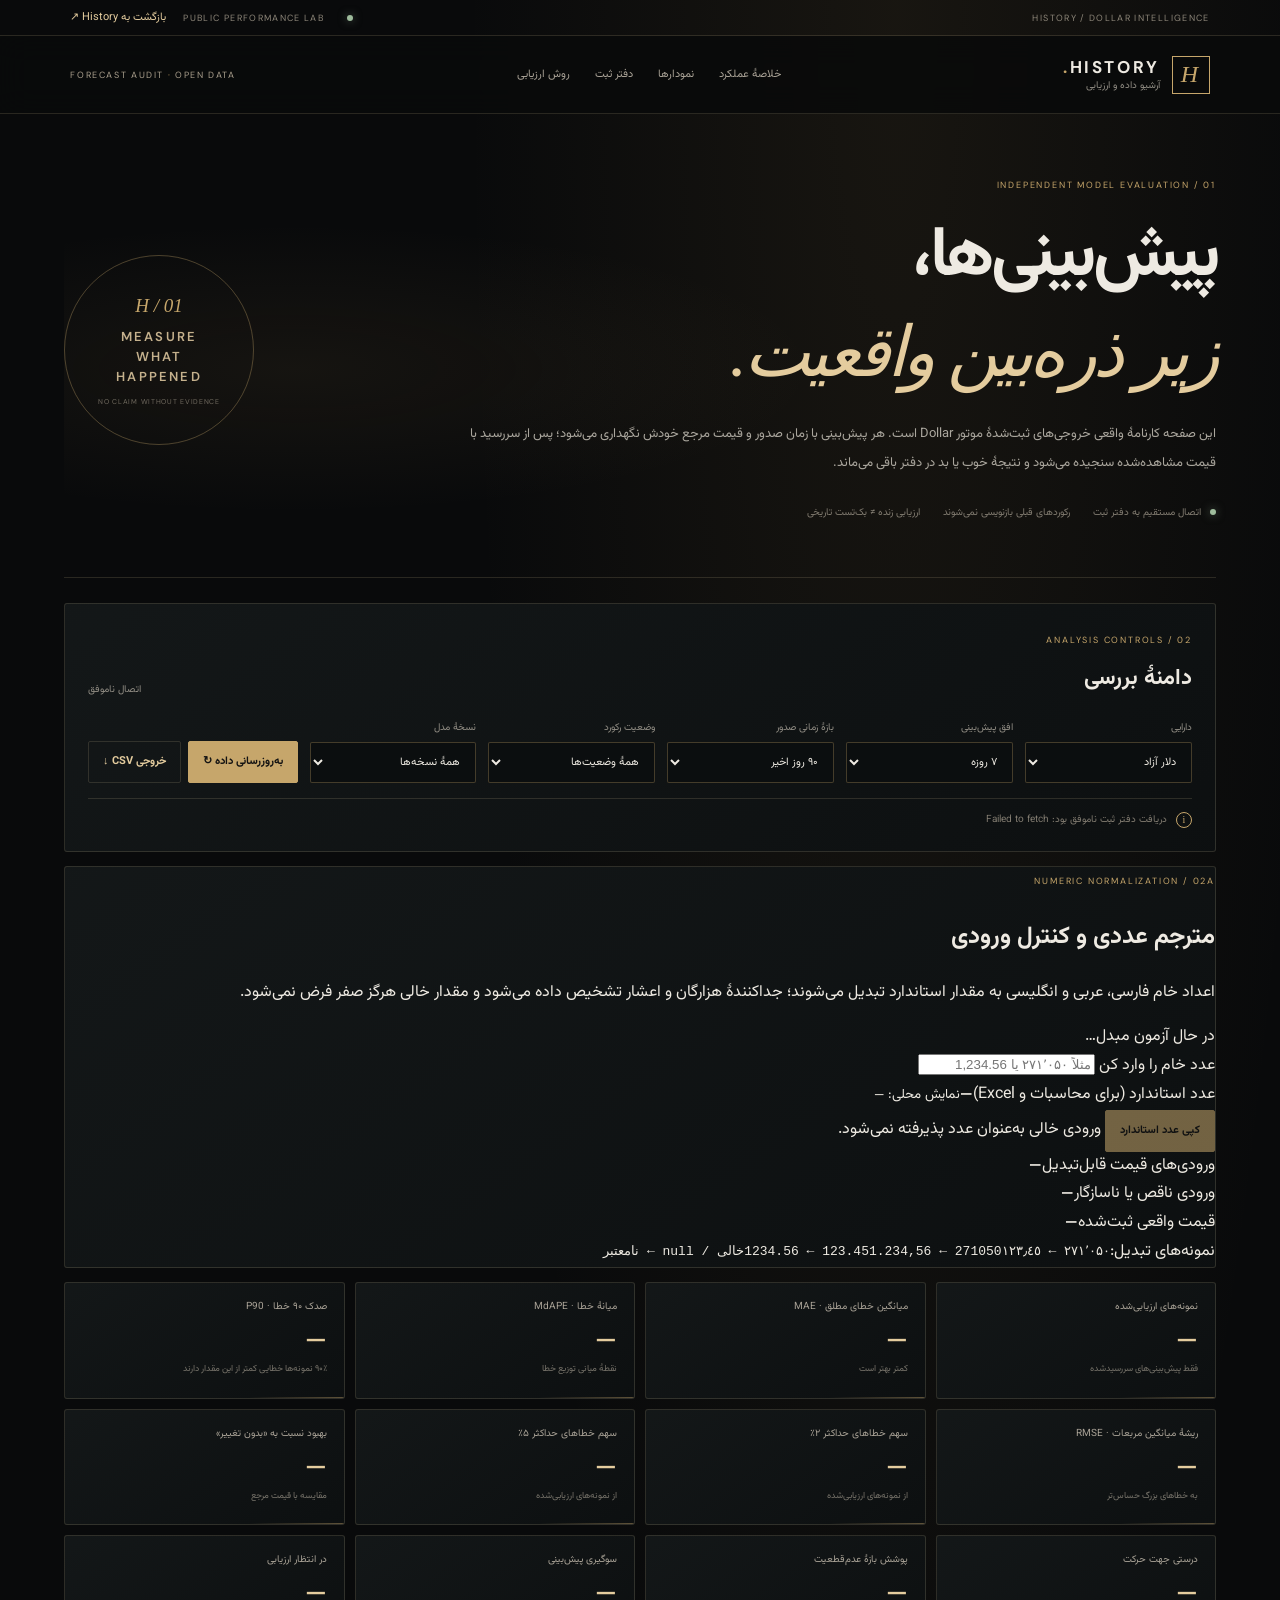
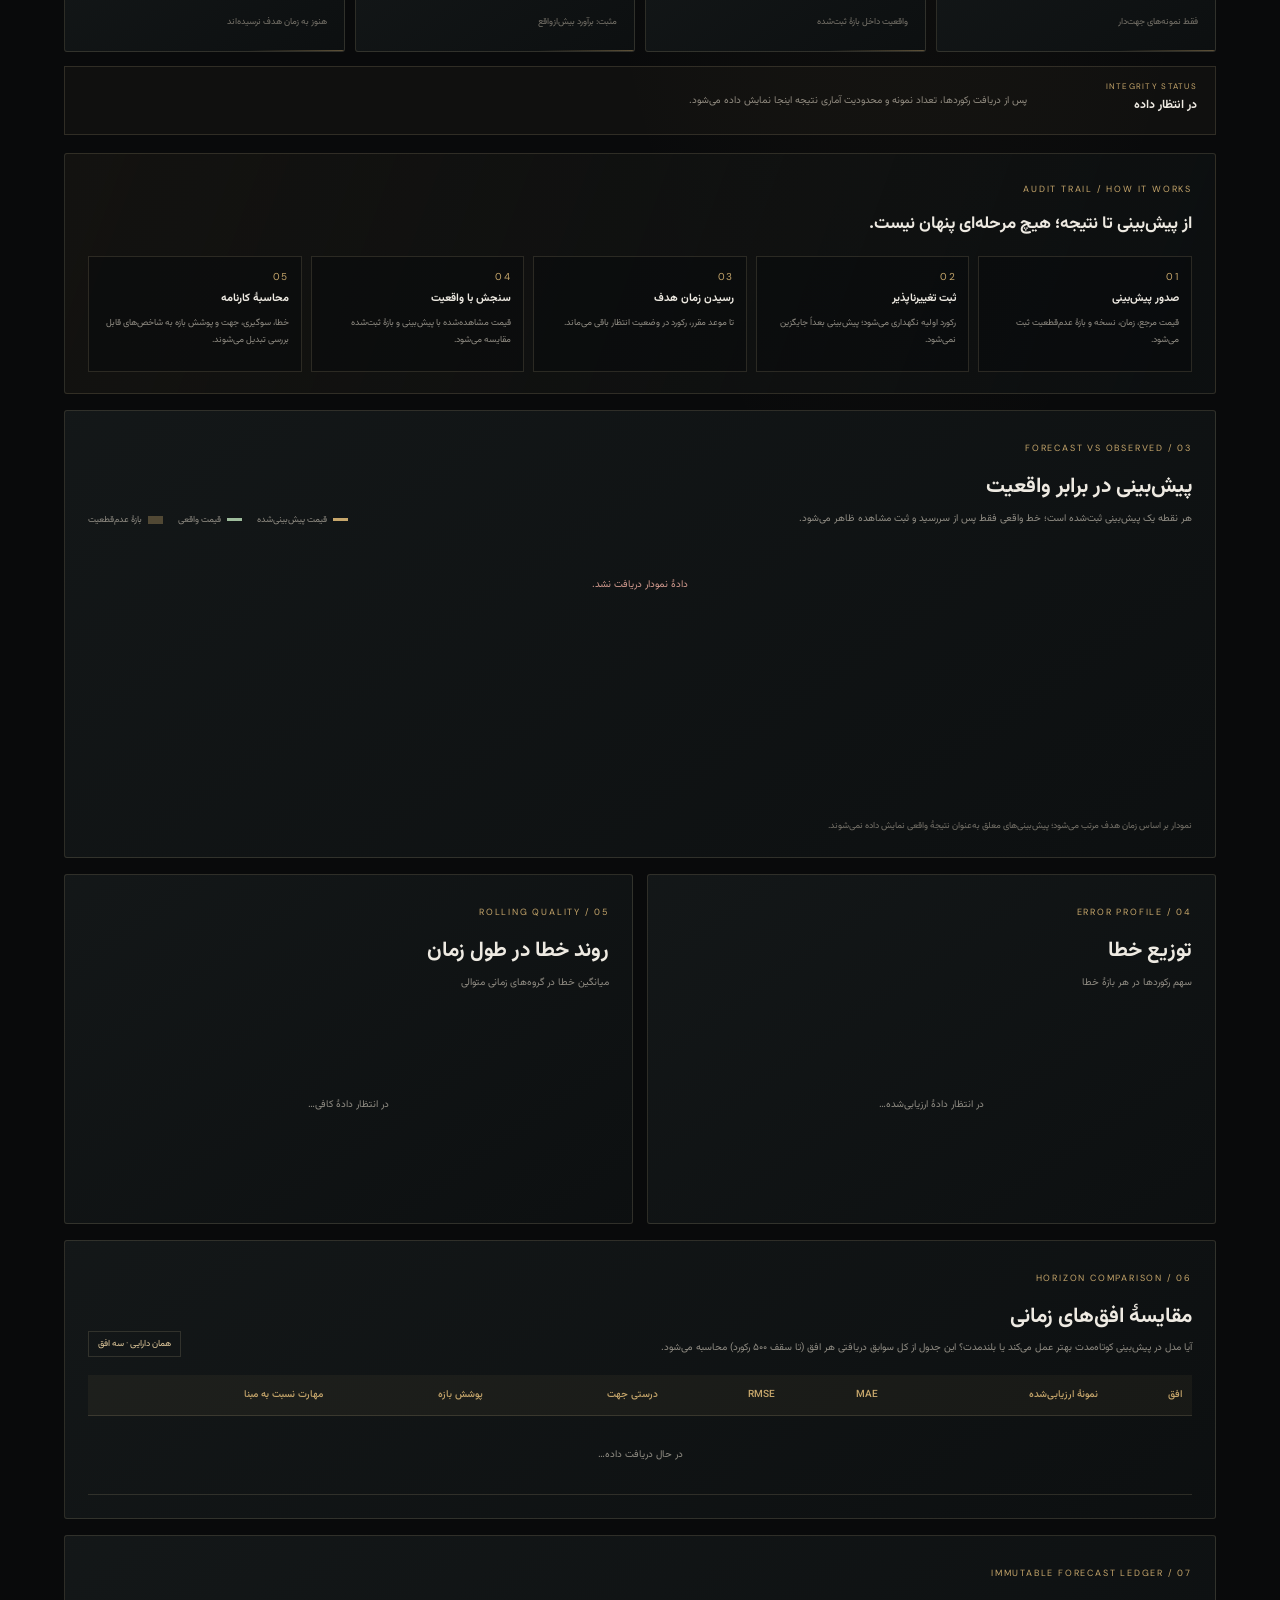
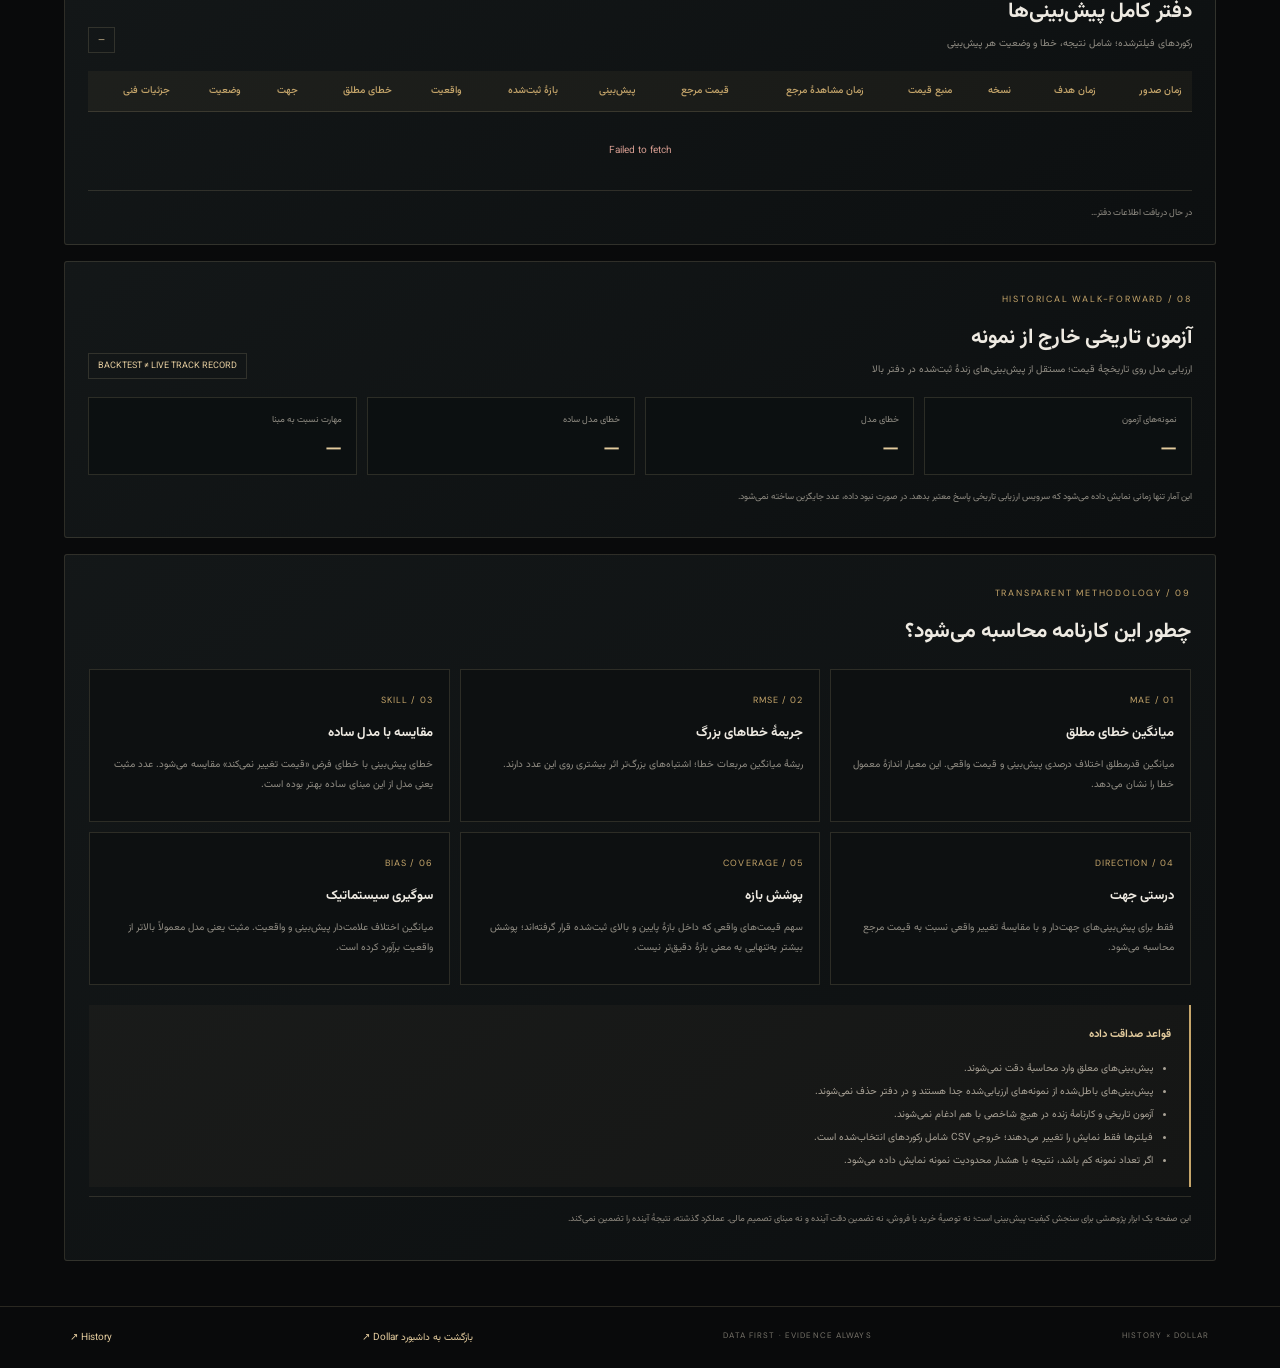
==== commit e0926d54: "Add public numeric normalization calculator and data quality panel" ====
--- a/forecasts/index.html
+++ b/forecasts/index.html
@@ -13,7 +13,7 @@
 <link rel="preconnect" href="https://fonts.googleapis.com">
 <link rel="preconnect" href="https://fonts.gstatic.com" crossorigin>
 <link href="https://fonts.googleapis.com/css2?family=Vazirmatn:wght@400;500;600;700;800&family=DM+Sans:wght@400;500;600;700&display=swap" rel="stylesheet">
-<link rel="stylesheet" href="forecast.css?v=2.1">
+<link rel="stylesheet" href="forecast.css?v=2.2">
 <title>آزمایشگاه ارزیابی پیش‌بینی | History × Dollar</title>
 </head>
 <body>
@@ -47,9 +47,24 @@
 <div class="scope-note"><span class="scope-mark">i</span><span id="scopeText">فیلترها فقط نحوهٔ نمایش را تغییر می‌دهند؛ هیچ رکوردی از پایگاه داده حذف نمی‌شود.</span></div>
 </section>
 
+<section class="numeric-lab panel" id="numericLab">
+ <div class="numeric-lab-head"><div><span class="kicker">NUMERIC NORMALIZATION / 02A</span><h2>مترجم عددی و کنترل ورودی</h2><p>اعداد خام فارسی، عربی و انگلیسی به مقدار استاندارد تبدیل می‌شوند؛ جداکنندهٔ هزارگان و اعشار تشخیص داده می‌شود و مقدار خالی هرگز صفر فرض نمی‌شود.</p></div><span class="numeric-status" id="parserStatus">در حال آزمون مبدل…</span></div>
+ <div class="numeric-converter">
+  <label for="rawNumber">عدد خام را وارد کن</label>
+  <input id="rawNumber" type="text" inputmode="decimal" autocomplete="off" placeholder="مثلاً ۲۷۱٬۰۵۰ یا 1,234.56">
+  <div class="numeric-result"><span>عدد استاندارد (برای محاسبات و Excel)</span><strong id="normalizedNumber">—</strong><small id="localizedNumber">نمایش محلی: —</small></div>
+  <button id="copyNumber" type="button" disabled>کپی عدد استاندارد</button>
+  <span id="numberFeedback" aria-live="polite">ورودی خالی به‌عنوان عدد پذیرفته نمی‌شود.</span>
+ </div>
+ <div class="numeric-quality"><div><span>ورودی‌های قیمت قابل‌تبدیل</span><strong id="qualityValid">—</strong></div><div><span>ورودی ناقص یا ناسازگار</span><strong id="qualityInvalid">—</strong></div><div><span>قیمت واقعی ثبت‌شده</span><strong id="qualityActual">—</strong></div></div>
+ <div class="numeric-examples"><span>نمونه‌های تبدیل:</span><code>۲۷۱٬۰۵۰ ← 271050</code><code>١٢٣٫٤٥ ← 123.45</code><code>1.234,56 ← 1234.56</code><code>خالی / null ← نامعتبر</code></div>
+</section>
+
 <section class="stats-grid" aria-live="polite">
 <article class="stat panel"><span>نمونه‌های ارزیابی‌شده</span><strong id="samples">—</strong><small>فقط پیش‌بینی‌های سررسیدشده</small></article>
 <article class="stat panel"><span>میانگین خطای مطلق · MAE</span><strong id="mae">—</strong><small>کمتر بهتر است</small></article>
+<article class="stat panel"><span>میانهٔ خطا · MdAPE</span><strong id="medianError">—</strong><small>نقطهٔ میانی توزیع خطا</small></article>
+<article class="stat panel"><span>صدک ۹۰ خطا · P90</span><strong id="p90Error">—</strong><small>۹۰٪ نمونه‌ها خطایی کمتر از این مقدار دارند</small></article>
 <article class="stat panel"><span>ریشهٔ میانگین مربعات · RMSE</span><strong id="rmse">—</strong><small>به خطاهای بزرگ حساس‌تر</small></article>
 <article class="stat panel"><span>سهم خطاهای حداکثر ۲٪</span><strong id="within2">—</strong><small>از نمونه‌های ارزیابی‌شده</small></article>
 <article class="stat panel"><span>سهم خطاهای حداکثر ۵٪</span><strong id="within5">—</strong><small>از نمونه‌های ارزیابی‌شده</small></article>
@@ -131,6 +146,6 @@
 </section>
 </main>
 <footer><span>HISTORY × DOLLAR</span><span>DATA FIRST · EVIDENCE ALWAYS</span><a href="https://amir-studio.github.io/dollar/">بازگشت به داشبورد Dollar ↗</a><a href="../">History ↗</a></footer>
-<script src="forecast.js?v=2.1" defer></script>
+<script src="forecast.js?v=2.2" defer></script>
 </body>
 </html>
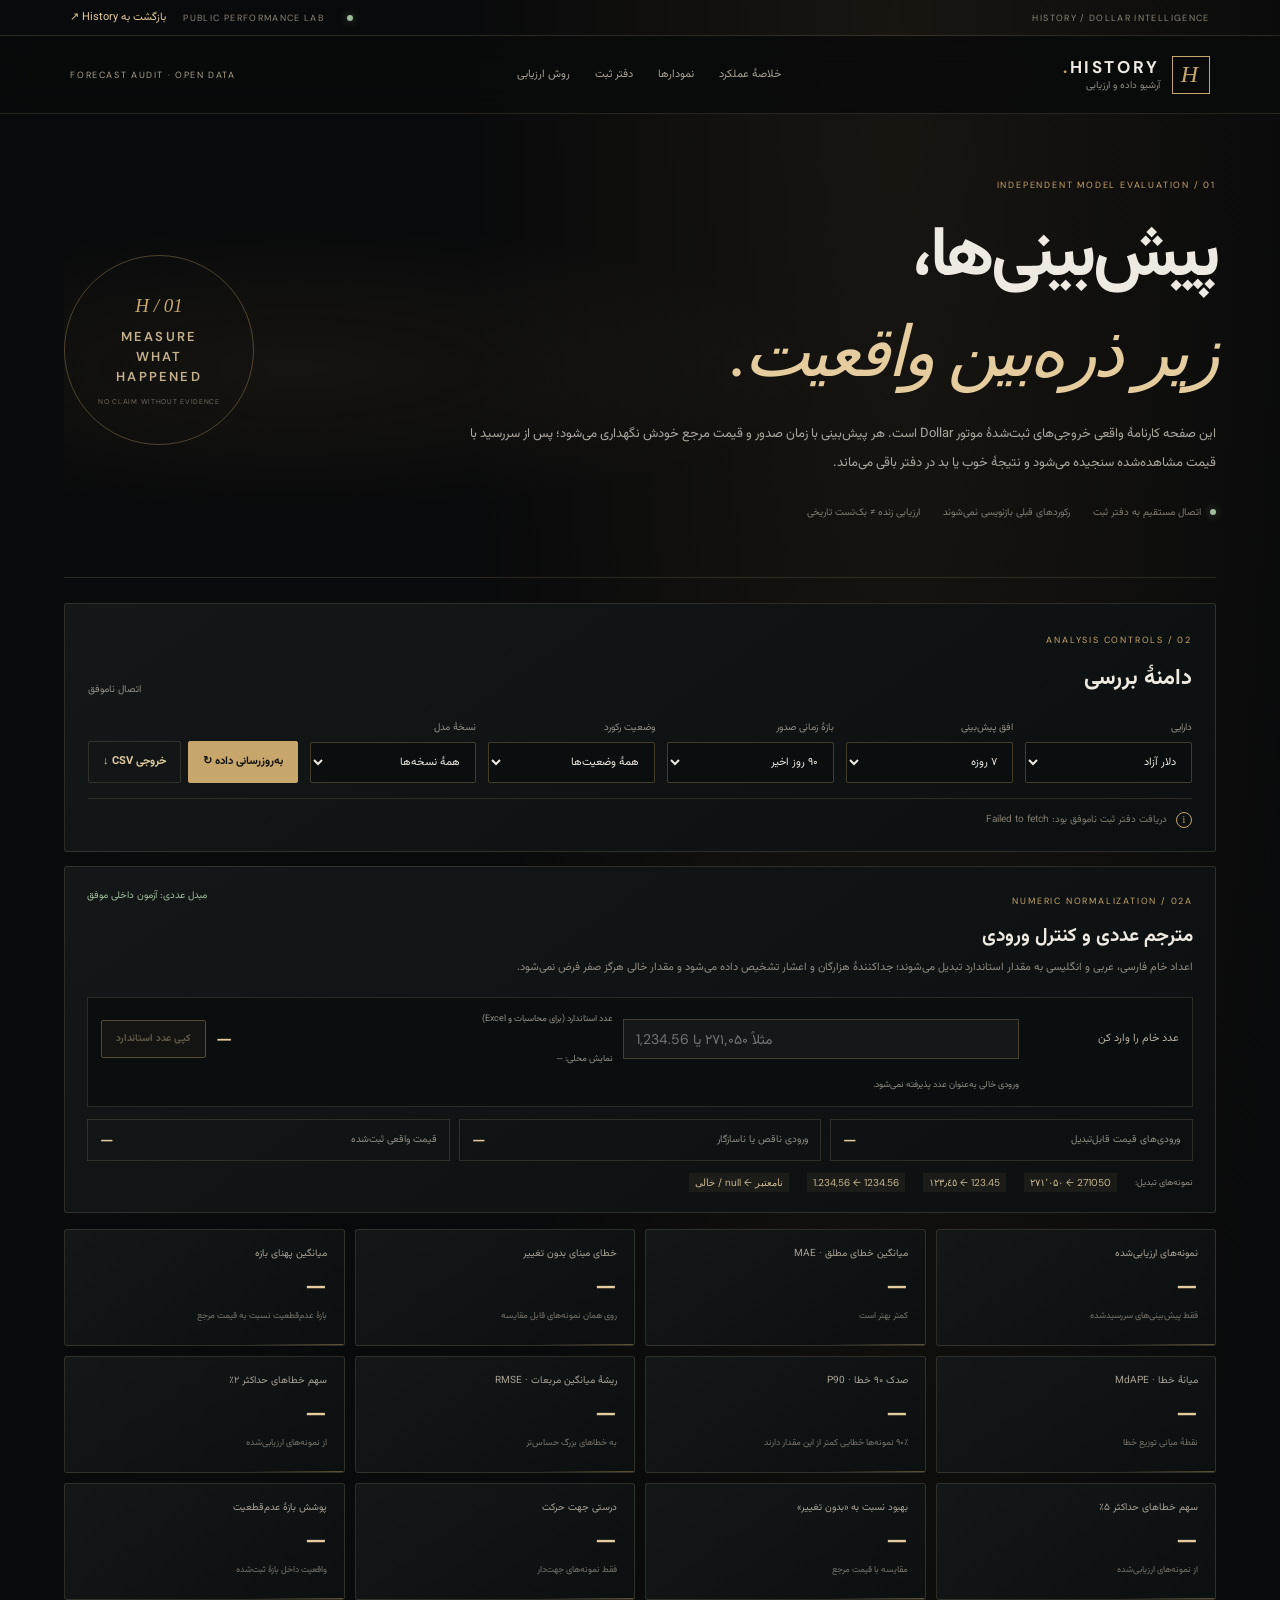
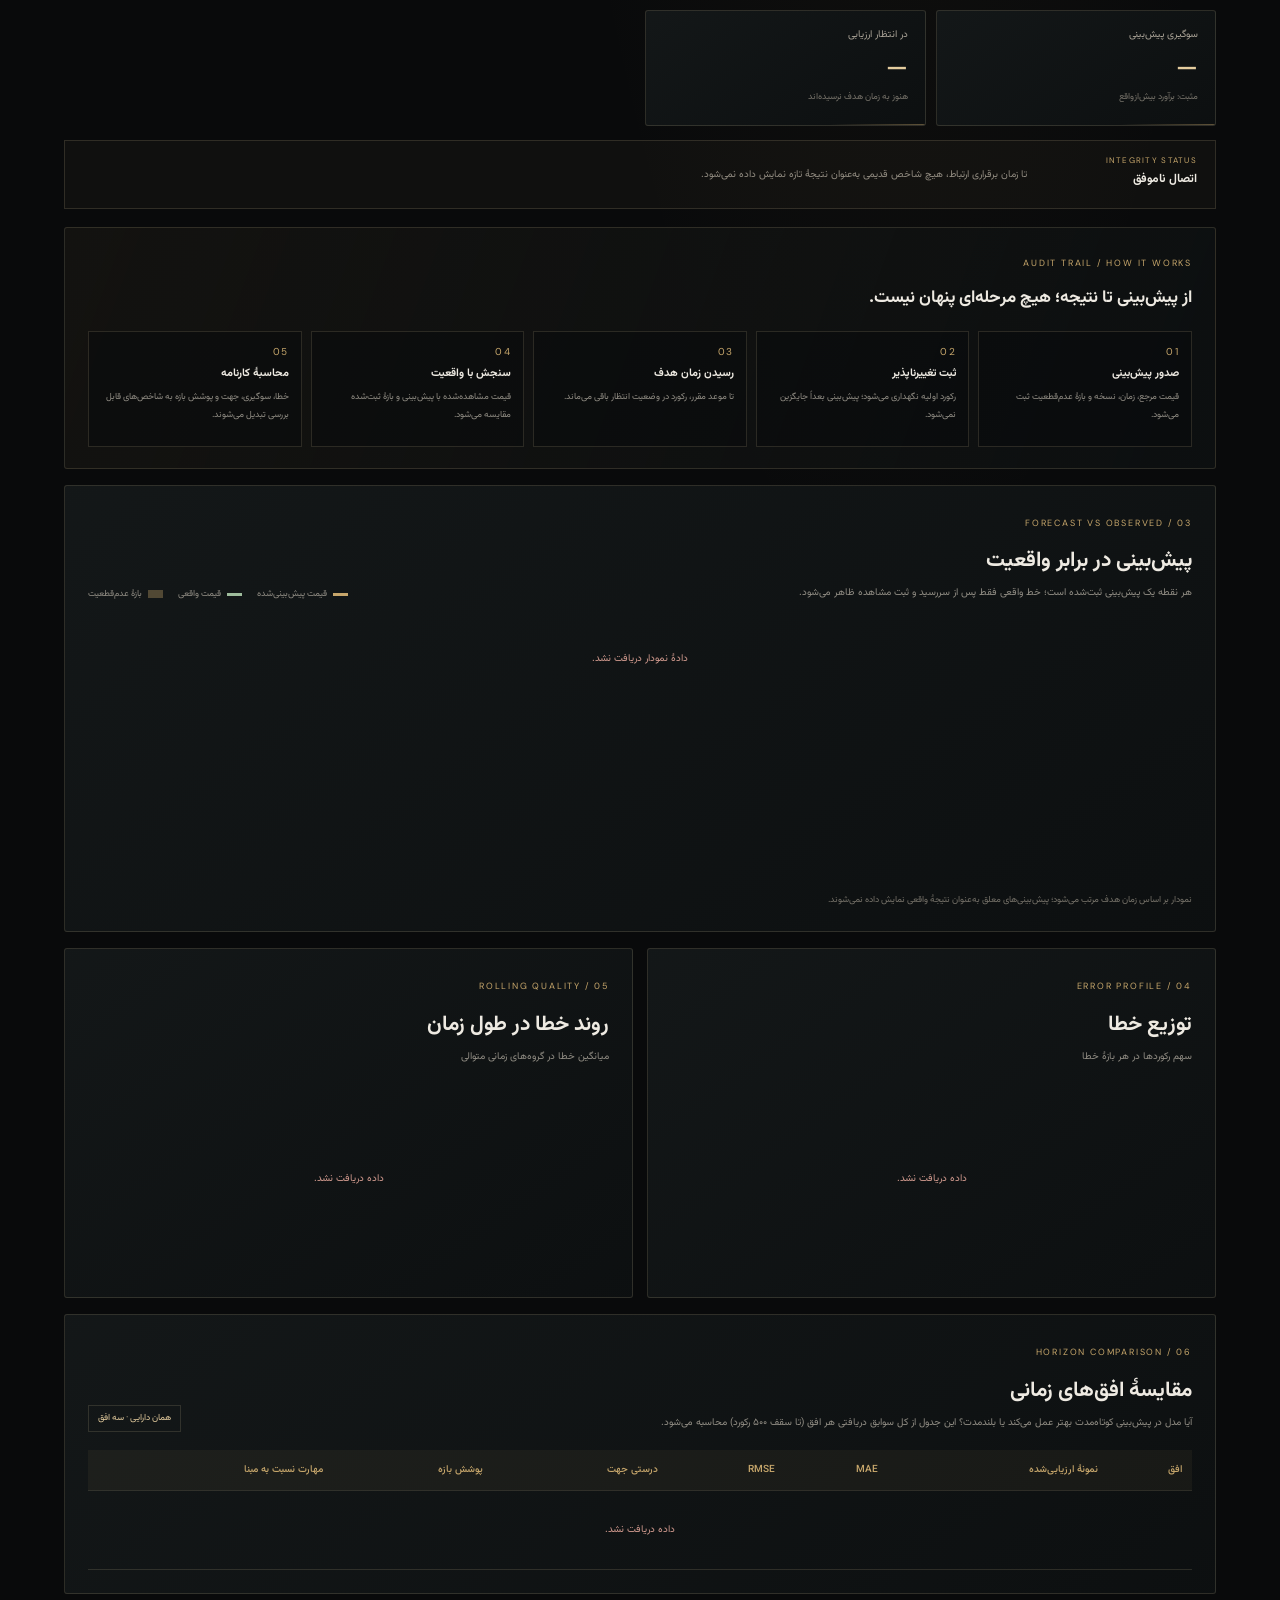
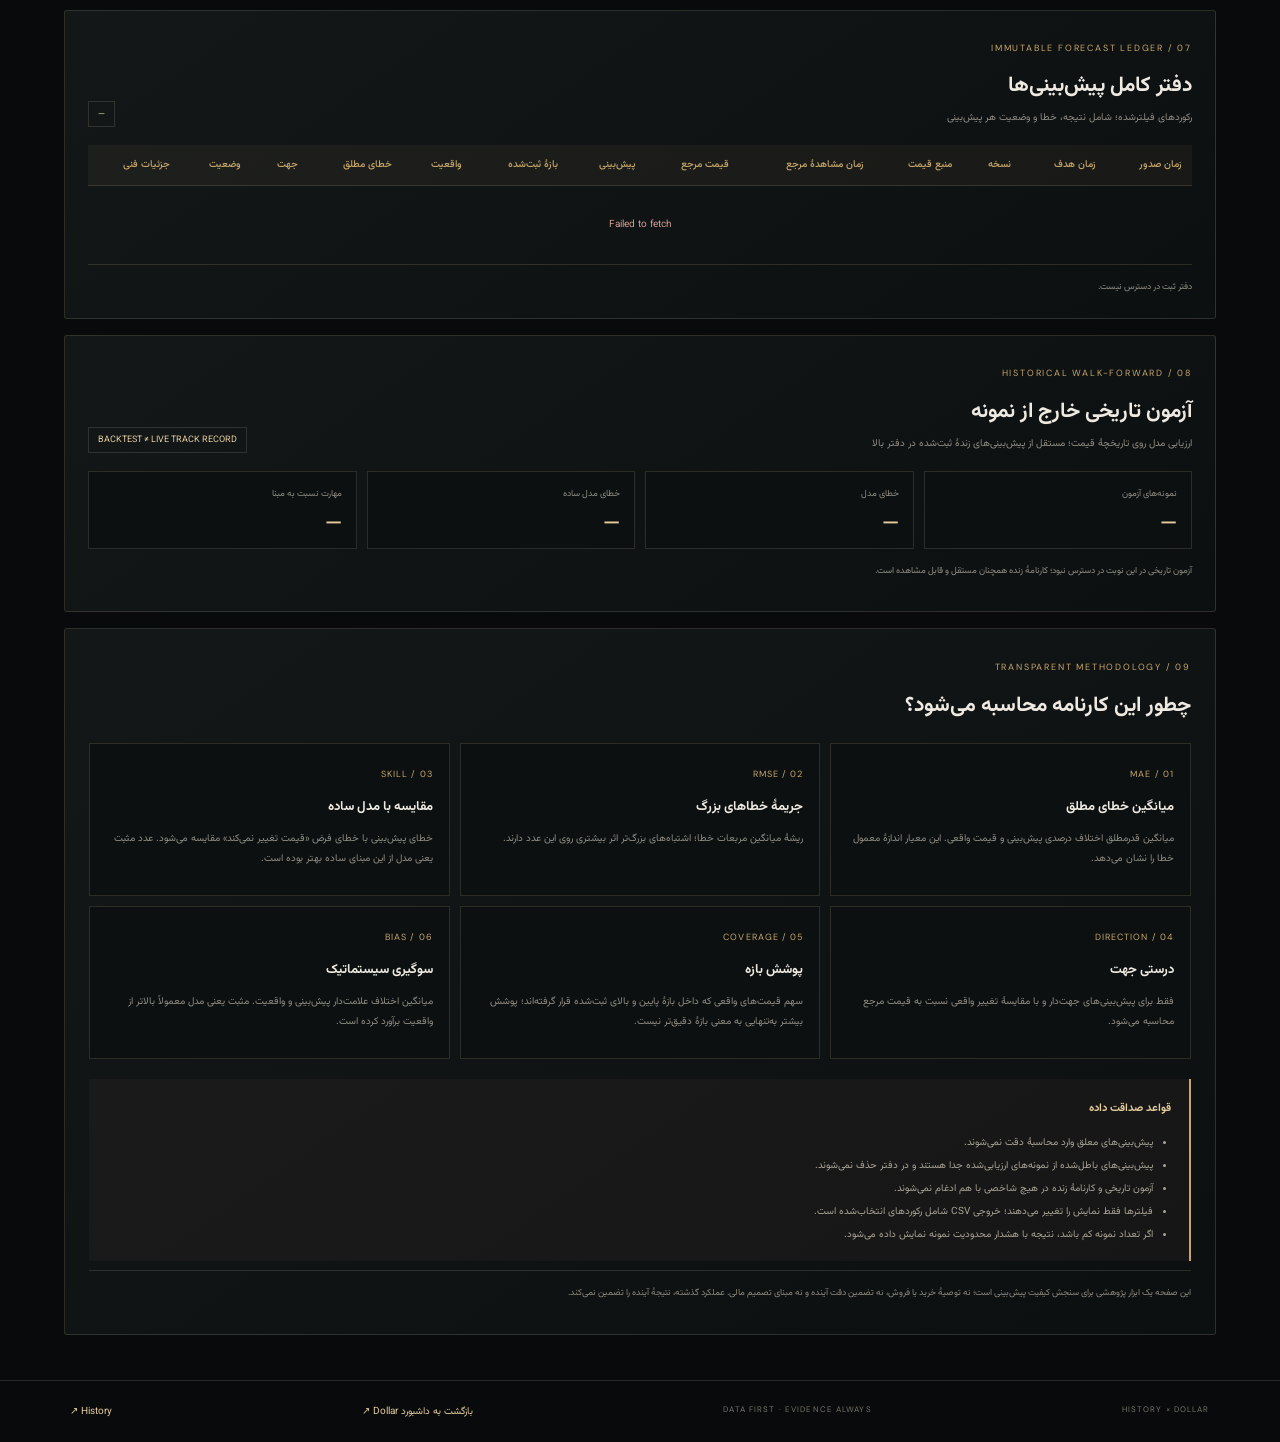
==== commit 07a2ac71: "Add baseline error and uncertainty width indicators" ====
--- a/forecasts/index.html
+++ b/forecasts/index.html
@@ -63,6 +63,8 @@
 <section class="stats-grid" aria-live="polite">
 <article class="stat panel"><span>نمونه‌های ارزیابی‌شده</span><strong id="samples">—</strong><small>فقط پیش‌بینی‌های سررسیدشده</small></article>
 <article class="stat panel"><span>میانگین خطای مطلق · MAE</span><strong id="mae">—</strong><small>کمتر بهتر است</small></article>
+<article class="stat panel"><span>خطای مبنای بدون تغییر</span><strong id="baseMae">—</strong><small>روی همان نمونه‌های قابل مقایسه</small></article>
+<article class="stat panel"><span>میانگین پهنای بازه</span><strong id="rangeWidth">—</strong><small>بازهٔ عدم‌قطعیت نسبت به قیمت مرجع</small></article>
 <article class="stat panel"><span>میانهٔ خطا · MdAPE</span><strong id="medianError">—</strong><small>نقطهٔ میانی توزیع خطا</small></article>
 <article class="stat panel"><span>صدک ۹۰ خطا · P90</span><strong id="p90Error">—</strong><small>۹۰٪ نمونه‌ها خطایی کمتر از این مقدار دارند</small></article>
 <article class="stat panel"><span>ریشهٔ میانگین مربعات · RMSE</span><strong id="rmse">—</strong><small>به خطاهای بزرگ حساس‌تر</small></article>
--- a/forecasts/forecast.css
+++ b/forecasts/forecast.css
@@ -1,2 +1,6 @@
 :root{--bg:#090a0b;--panel:#111416;--panel2:#15191a;--gold:#c6a66b;--gold2:#e4cc9e;--text:#eeeae2;--muted:#918d84;--line:rgba(225,205,164,.15);--green:#9ebc9c;--red:#d39b8f;--blue:#91aabd}*{box-sizing:border-box}html{scroll-behavior:smooth;scroll-padding-top:100px}body{margin:0;background:radial-gradient(ellipse at 70% 0,rgba(177,139,74,.09),transparent 34%),var(--bg);color:var(--text);font-family:Vazirmatn,sans-serif;line-height:1.8}a{color:inherit;text-decoration:none}button,select{font:inherit}.topline{height:36px;padding:0 5.5%;display:flex;justify-content:space-between;align-items:center;border-bottom:1px solid var(--line);font:9px 'DM Sans';letter-spacing:.15em;color:#8d8679}.topline>div{display:flex;align-items:center;gap:17px}.topline a{font:11px Vazirmatn;letter-spacing:0;color:var(--gold2)}.live-dot{display:inline-block;width:6px;height:6px;border-radius:50%;background:var(--green);box-shadow:0 0 10px rgba(158,188,156,.5);margin-left:6px}.header{height:78px;padding:0 5.5%;display:flex;justify-content:space-between;align-items:center;border-bottom:1px solid var(--line);background:rgba(9,10,11,.9);position:sticky;top:0;z-index:10;backdrop-filter:blur(15px)}.brand{display:flex;gap:12px;align-items:center;color:var(--text);font:700 17px 'DM Sans';letter-spacing:.15em}.brand-mark{width:38px;height:38px;border:1px solid var(--gold);display:grid;place-items:center;color:var(--gold);font:italic 24px Georgia}.brand small{display:block;font:10px Vazirmatn;letter-spacing:0;color:var(--muted)}.gold{color:var(--gold)}.header nav{display:flex;gap:25px;color:#aaa397;font-size:11px}.header nav a:hover{color:var(--gold2)}.header-note{font:9px 'DM Sans';letter-spacing:.18em;color:#aaa08e}.header-note span{color:var(--gold)}.shell{width:min(1200px,90%);margin:auto}.hero{min-height:390px;padding:65px 0 55px;display:flex;align-items:center;justify-content:space-between;gap:40px;border-bottom:1px solid var(--line);background:radial-gradient(ellipse at 20% 55%,rgba(176,142,86,.08),transparent 40%)}.hero-copy{max-width:760px}.eyebrow,.kicker{font:9px 'DM Sans';letter-spacing:.2em;color:var(--gold)}h1{font-size:clamp(40px,5.8vw,70px);line-height:1.35;letter-spacing:-.05em;margin:20px 0 14px}h1 em{font-family:Georgia,serif;color:var(--gold2);font-weight:400}.hero p{max-width:750px;color:#aaa69d;font-size:13px;line-height:2.25}.hero-meta{display:flex;gap:23px;flex-wrap:wrap;margin-top:25px;color:#817b70;font-size:10px}.hero-seal{width:190px;height:190px;flex:0 0 190px;border:1px solid rgba(198,166,107,.35);border-radius:50%;display:flex;flex-direction:column;align-items:center;justify-content:center;gap:10px;color:var(--gold)}.hero-seal span{font:italic 19px Georgia}.hero-seal b{text-align:center;font:600 13px/1.55 'DM Sans';letter-spacing:.17em;color:#c5b18d}.hero-seal small{font:7px 'DM Sans';letter-spacing:.1em;color:#716b60}.panel{background:linear-gradient(145deg,rgba(20,24,25,.97),rgba(13,16,17,.97));border:1px solid var(--line);border-radius:3px}.control-panel{margin:25px 0 14px;padding:22px 23px}.control-head,.section-head{display:flex;justify-content:space-between;align-items:end;gap:20px}.control-head h2,.section-head h2{font-size:22px;margin:5px 0 0}.data-stamp{font-size:10px;color:var(--muted)}.controls{display:grid;grid-template-columns:repeat(5,minmax(120px,1fr)) auto;gap:12px;align-items:end;margin-top:20px}.field{display:grid;gap:5px}.field label{font-size:10px;color:var(--muted)}select{width:100%;min-width:0;background:#0b0e0f;border:1px solid rgba(198,166,107,.3);color:var(--text);padding:10px 11px;border-radius:2px;font-size:11px}button{background:var(--gold);border:1px solid var(--gold);color:#121212;padding:10px 14px;font-size:11px;font-weight:700;cursor:pointer;border-radius:2px;white-space:nowrap}button:hover{background:var(--gold2);border-color:var(--gold2)}button:disabled{opacity:.55;cursor:wait}.control-actions{display:flex;gap:7px}.secondary{background:transparent;color:var(--gold2);border-color:var(--line)}.scope-note{display:flex;align-items:center;gap:9px;margin-top:15px;padding-top:12px;border-top:1px solid var(--line);color:#817b70;font-size:10px}.scope-mark{width:16px;height:16px;border:1px solid var(--gold);color:var(--gold);display:grid;place-items:center;border-radius:50%;font:10px Georgia}.stats-grid{display:grid;grid-template-columns:repeat(4,1fr);gap:10px;margin:14px 0}.stat{padding:15px 17px;min-height:115px;position:relative;overflow:hidden}.stat:after{content:'';position:absolute;bottom:0;right:0;width:34%;height:1px;background:linear-gradient(90deg,transparent,var(--gold));opacity:.45}.stat span{display:block;color:#aaa397;font-size:10px}.stat strong{display:block;font:600 24px 'DM Sans',Vazirmatn;margin:7px 0 0;color:var(--gold2);direction:ltr;text-align:right;white-space:nowrap}.stat small{color:#77736a;font-size:9px}.integrity-strip{margin:14px 0 18px;padding:14px 18px;border:1px solid var(--line);background:rgba(198,166,107,.035);display:flex;align-items:center;gap:25px}.integrity-strip>div{min-width:145px}.integrity-label{display:block;color:var(--gold);font:8px 'DM Sans';letter-spacing:.16em}.integrity-strip b{font-size:12px}.integrity-strip p{margin:0;color:#928c81;font-size:10px}.chart-panel,.comparison-panel,.ledger-panel,.backtest-panel,.method{padding:23px;margin:16px 0}.section-head{margin-bottom:18px}.section-head h2{font-size:21px}.section-head p{font-size:10px;color:var(--muted);margin:4px 0 0}.chart-legend{display:flex;gap:15px;flex-wrap:wrap;color:var(--muted);font-size:9px}.chart-legend span{display:flex;align-items:center;gap:6px}.chart-legend i{display:inline-block;width:15px;height:3px}.legend-forecast{background:var(--gold)}.legend-actual{background:var(--green)}.legend-range{background:rgba(198,166,107,.35);height:8px!important}.chart-frame{min-height:260px;overflow:hidden}.chart-frame svg,.mini-chart svg{display:block;width:100%;height:auto}.chart-foot,.chart-caption{font-size:9px;color:#77736a;margin-top:12px}.chart-grid{display:grid;grid-template-columns:1fr 1fr;gap:14px}.chart-grid .chart-panel{margin:0}.mini-chart{min-height:190px;display:flex;align-items:center;justify-content:center}.histogram{display:flex;align-items:end;gap:10px;height:160px;width:100%;padding:10px 5px 0;border-bottom:1px solid var(--line)}.hist-bin{flex:1;min-width:25px;display:flex;flex-direction:column;align-items:center;justify-content:end;height:100%;gap:5px}.hist-bin i{display:block;width:min(42px,75%);min-height:2px;background:linear-gradient(180deg,var(--gold2),#947448)}.hist-bin b{font:10px 'DM Sans';color:var(--gold2)}.hist-bin small{font-size:8px;color:var(--muted);white-space:nowrap}.table-wrap{overflow:auto}table{width:100%;border-collapse:collapse;white-space:nowrap;font-size:10px}th{text-align:right;color:var(--gold);font-weight:500;background:rgba(198,166,107,.06)}td,th{padding:11px 10px;border-bottom:1px solid var(--line)}td{color:#c4beb2}td.good{color:var(--green)}td.bad{color:var(--red)}.status{display:inline-block;padding:2px 8px;border:1px solid var(--line);font-size:9px}.status.pending{color:var(--gold2)}.status.evaluated{color:var(--green)}.status.invalidated{color:var(--red)}.count,.tag{font-size:9px;color:var(--gold2);border:1px solid var(--line);padding:4px 9px;white-space:nowrap}.mobile-ledger,.mobile-horizons{display:none}.ledger-foot,.backtest-note{font-size:9px;color:var(--muted);margin-top:14px}.backtest-grid{display:grid;grid-template-columns:repeat(4,1fr);gap:10px;margin-top:18px}.backtest-grid>div{background:#0c1011;border:1px solid var(--line);padding:14px}.backtest-grid span{display:block;color:var(--muted);font-size:9px}.backtest-grid strong{display:block;color:var(--gold2);font:600 19px 'DM Sans',Vazirmatn;margin-top:7px;direction:ltr;text-align:right}.method{padding:24px;margin-bottom:45px}.method-grid{display:grid;grid-template-columns:repeat(3,1fr);gap:10px}.method-grid article{padding:16px;background:#0d1011;border:1px solid var(--line)}.method-grid article>b{font:9px 'DM Sans';color:var(--gold);letter-spacing:.12em}.method-grid h3{font-size:13px;margin:7px 0}.method-grid p{font-size:10px;color:var(--muted);line-height:2}.method-rules{margin-top:20px;padding:15px 18px;border-right:2px solid var(--gold);background:rgba(198,166,107,.045)}.method-rules>b{font-size:11px;color:var(--gold2)}.method-rules ul{margin:8px 0 0;padding-right:18px;color:#aaa397;font-size:10px;line-height:2.3}.disclaimer{border-top:1px solid var(--line);padding-top:14px;color:#8e887e;font-size:9px}footer{border-top:1px solid var(--line);padding:23px 5.5%;display:flex;justify-content:space-between;gap:15px;flex-wrap:wrap;color:#77736a;font:8px 'DM Sans';letter-spacing:.14em}footer a{color:var(--gold2);font:10px Vazirmatn;letter-spacing:0}.empty{padding:30px 10px;text-align:center;color:var(--muted);font-size:10px}.error{color:var(--red)}.muted{color:var(--muted)}@media(max-width:1000px){.header nav{gap:13px}.controls{grid-template-columns:repeat(3,1fr)}.control-actions{grid-column:span 3}.stats-grid{grid-template-columns:repeat(4,1fr)}}@media(max-width:700px){.header{height:68px;padding:0 4%}.header nav{display:none}.header-note{font-size:8px}.hero{padding:45px 0;min-height:0}.hero-seal{width:120px;height:120px;flex-basis:120px}.hero-seal b{font-size:9px}.hero-seal small{font-size:5px}.hero p{font-size:11px}.hero-meta{gap:9px}.shell{width:92%}.stats-grid{grid-template-columns:repeat(2,1fr);gap:7px}.stat{min-height:105px;padding:12px}.stat strong{font-size:21px}.chart-grid{grid-template-columns:1fr}.chart-panel,.comparison-panel,.ledger-panel,.backtest-panel,.method{padding:15px}.section-head{align-items:start;flex-direction:column;gap:8px}.chart-legend{gap:9px}.controls{grid-template-columns:repeat(2,1fr)}.control-actions{grid-column:span 2}.control-actions button{flex:1}.integrity-strip{align-items:start;flex-direction:column;gap:7px}.backtest-grid{grid-template-columns:repeat(2,1fr)}.method-grid{grid-template-columns:1fr 1fr}.table-wrap{display:none}.mobile-ledger,.mobile-horizons{display:grid;gap:9px}.mobile-record,.mobile-horizon{padding:12px;border:1px solid var(--line);background:#0c1011}.mobile-record-head{display:flex;justify-content:space-between;gap:8px;color:var(--muted);font-size:9px}.mobile-record-grid{display:grid;grid-template-columns:1fr 1fr;gap:8px;margin-top:9px}.mobile-record-grid span{display:block;color:var(--muted);font-size:8px}.mobile-record-grid b{font-size:10px;color:var(--text);overflow-wrap:anywhere}.mobile-horizon{display:grid;grid-template-columns:1fr 1fr;gap:8px}.mobile-horizon b{color:var(--gold2);font-size:11px}.mobile-horizon span{display:block;color:var(--muted);font-size:8px}.ledger-foot{line-height:2}.topline{padding:0 4%;font-size:7px}.topline>div{gap:7px}.topline a{font-size:9px}.control-panel{padding:15px}.control-head{align-items:start;flex-direction:column}.data-stamp{font-size:9px}}@media(max-width:390px){.hero-seal{display:none}.method-grid{grid-template-columns:1fr}.controls{gap:8px}.field select{font-size:10px;padding:9px 7px}.stat strong{font-size:19px}}
 .pipeline{padding:21px 23px;margin:16px 0;background:linear-gradient(110deg,rgba(198,166,107,.055),rgba(13,16,17,.97))}.pipeline-title h2{font-size:17px;margin:5px 0 17px}.pipeline-steps{display:grid;grid-template-columns:repeat(5,1fr);gap:9px}.pipeline-steps article{position:relative;padding:13px 12px;background:rgba(8,10,11,.55);border:1px solid var(--line);min-height:116px}.pipeline-steps article>b{display:block;color:var(--gold);font:10px 'DM Sans';letter-spacing:.15em}.pipeline-steps strong{display:block;font-size:11px;margin:6px 0}.pipeline-steps small{display:block;color:var(--muted);font-size:9px;line-height:1.9}.record-details summary{cursor:pointer;color:var(--gold2);font-size:9px}.record-details pre{max-width:360px;white-space:pre-wrap;overflow-wrap:anywhere;direction:ltr;text-align:left;background:#080a0b;padding:10px;border:1px solid var(--line);color:#bdb5a7;font:9px/1.7 monospace}.mobile-record details{margin-top:10px}.mobile-record details pre{max-height:220px;overflow:auto}@media(max-width:900px){.pipeline-steps{grid-template-columns:repeat(3,1fr)}}@media(max-width:700px){.pipeline{padding:15px}.pipeline-steps{grid-template-columns:1fr 1fr}.pipeline-title h2{font-size:14px}.pipeline-steps article{min-height:100px}}@media(max-width:390px){.pipeline-steps{grid-template-columns:1fr}}
+
+.numeric-lab{margin:14px 0 16px;padding:20px 22px}.numeric-lab-head{display:flex;justify-content:space-between;gap:20px;align-items:start}.numeric-lab-head h2{font-size:19px;margin:4px 0}.numeric-lab-head p{max-width:780px;color:var(--muted);font-size:11px;margin:4px 0}.numeric-status{font-size:10px;color:var(--green);white-space:nowrap}.numeric-converter{display:grid;grid-template-columns:150px minmax(180px,1fr) minmax(220px,1fr) auto;gap:10px;align-items:center;margin-top:15px;padding:13px;background:#0b0e0f;border:1px solid var(--line)}.numeric-converter label{font-size:11px;color:#b9b1a4}.numeric-converter input{width:100%;min-width:0;background:#141819;border:1px solid rgba(198,166,107,.27);padding:10px 12px;color:var(--text);font:14px 'DM Sans',Vazirmatn;outline:none;direction:ltr;text-align:left}.numeric-converter input:focus{border-color:var(--gold)}.numeric-result{display:flex;flex-direction:column;min-width:0}.numeric-result span,.numeric-result small{font-size:9px;color:var(--muted)}.numeric-result strong{font:600 18px 'DM Sans';color:var(--gold2);overflow-wrap:anywhere;direction:ltr;text-align:left}.numeric-converter button{border:1px solid var(--gold);background:rgba(198,166,107,.12);color:var(--gold2);padding:9px 14px;font-size:10px;cursor:pointer}.numeric-converter button:disabled{opacity:.4;cursor:not-allowed}.numeric-converter>span{grid-column:2/-1;color:var(--muted);font-size:9px}.numeric-quality{display:grid;grid-template-columns:repeat(3,1fr);gap:9px;margin-top:12px}.numeric-quality>div{padding:10px 12px;border:1px solid var(--line);display:flex;justify-content:space-between;gap:10px;align-items:center}.numeric-quality span{font-size:10px;color:var(--muted)}.numeric-quality strong{font:600 15px 'DM Sans';color:var(--gold2)}.numeric-examples{display:flex;gap:10px 18px;flex-wrap:wrap;align-items:center;margin-top:12px;color:var(--muted);font-size:9px}.numeric-examples code{direction:ltr;color:#c9b993;background:rgba(198,166,107,.07);padding:3px 6px;font:10px 'DM Sans'}
+@media(max-width:850px){.numeric-converter{grid-template-columns:1fr 1fr}.numeric-converter label{grid-column:1/-1}.numeric-converter>span{grid-column:1/-1}}
+@media(max-width:560px){.numeric-lab{padding:14px}.numeric-lab-head{display:block}.numeric-status{display:block;margin-top:8px}.numeric-converter{grid-template-columns:1fr}.numeric-converter label,.numeric-converter>span{grid-column:1}.numeric-quality{grid-template-columns:1fr}.numeric-quality>div{padding:8px 10px}.numeric-examples{gap:7px}}
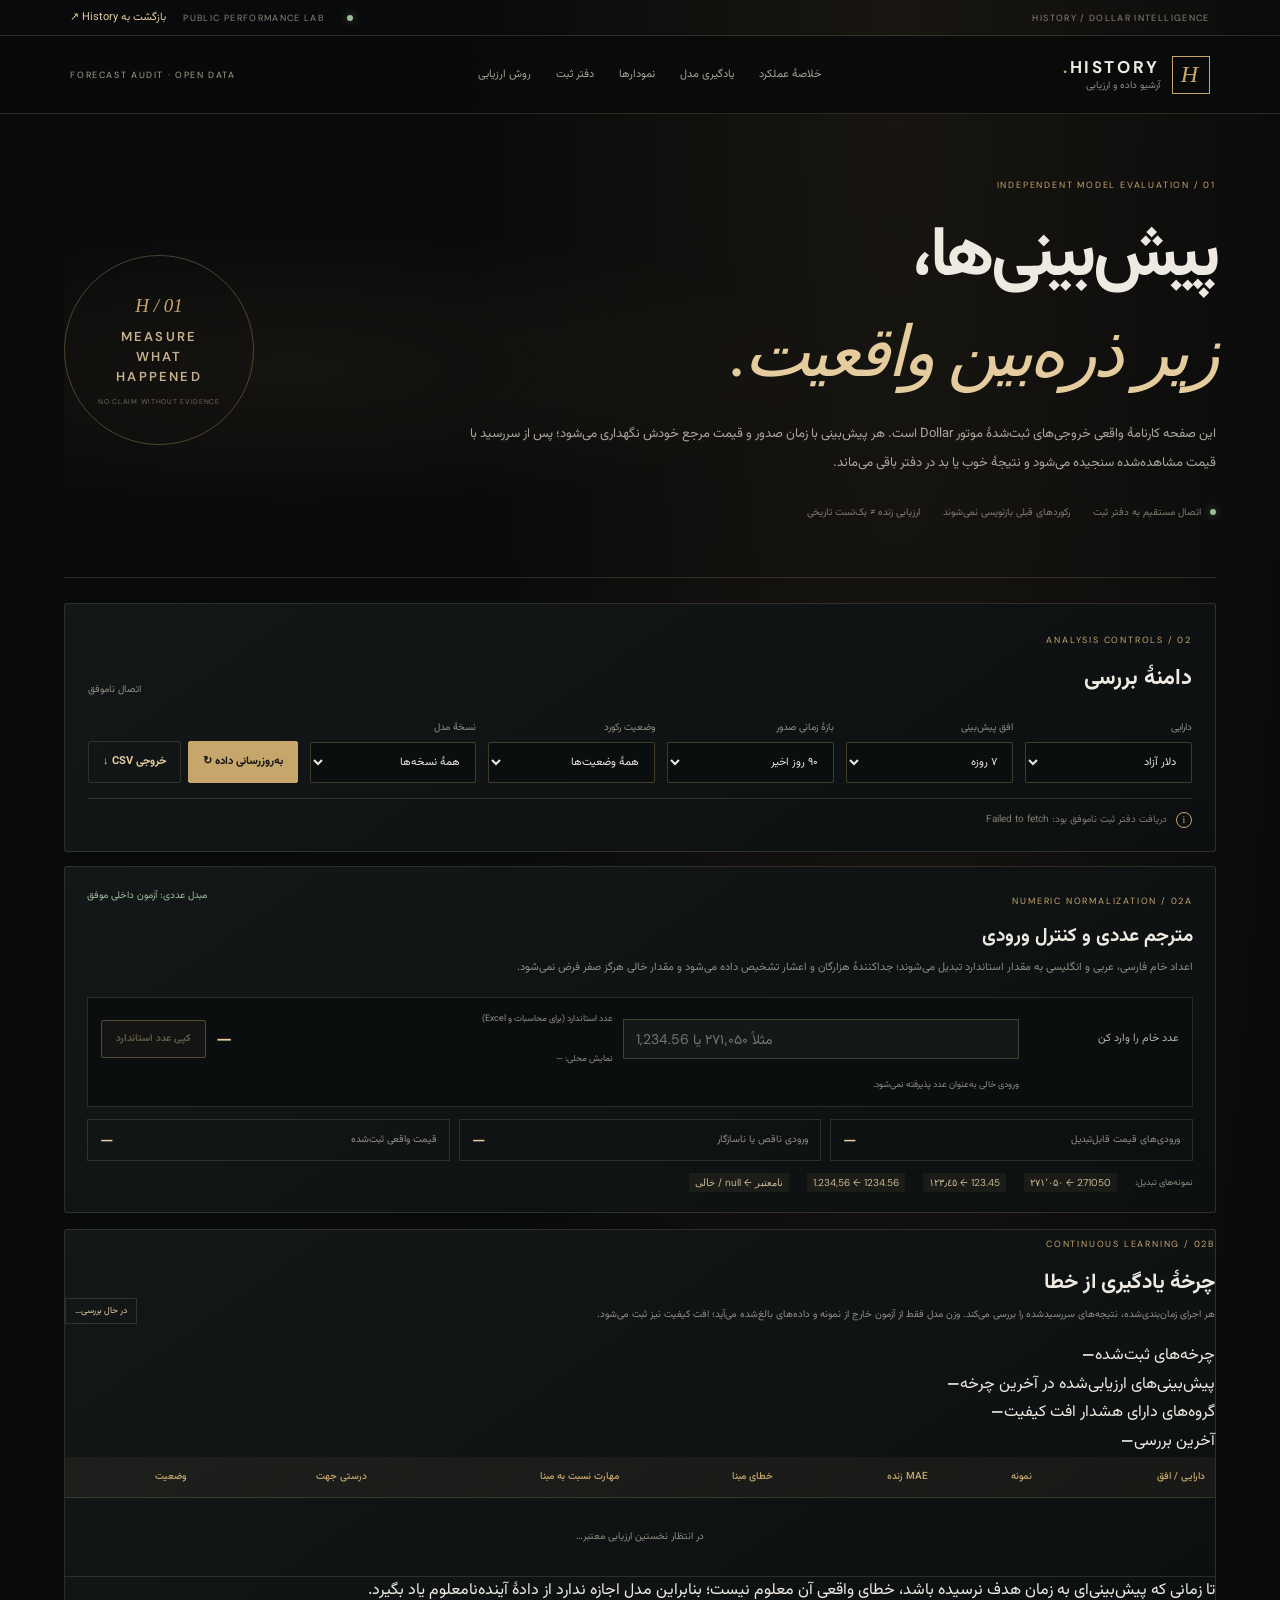
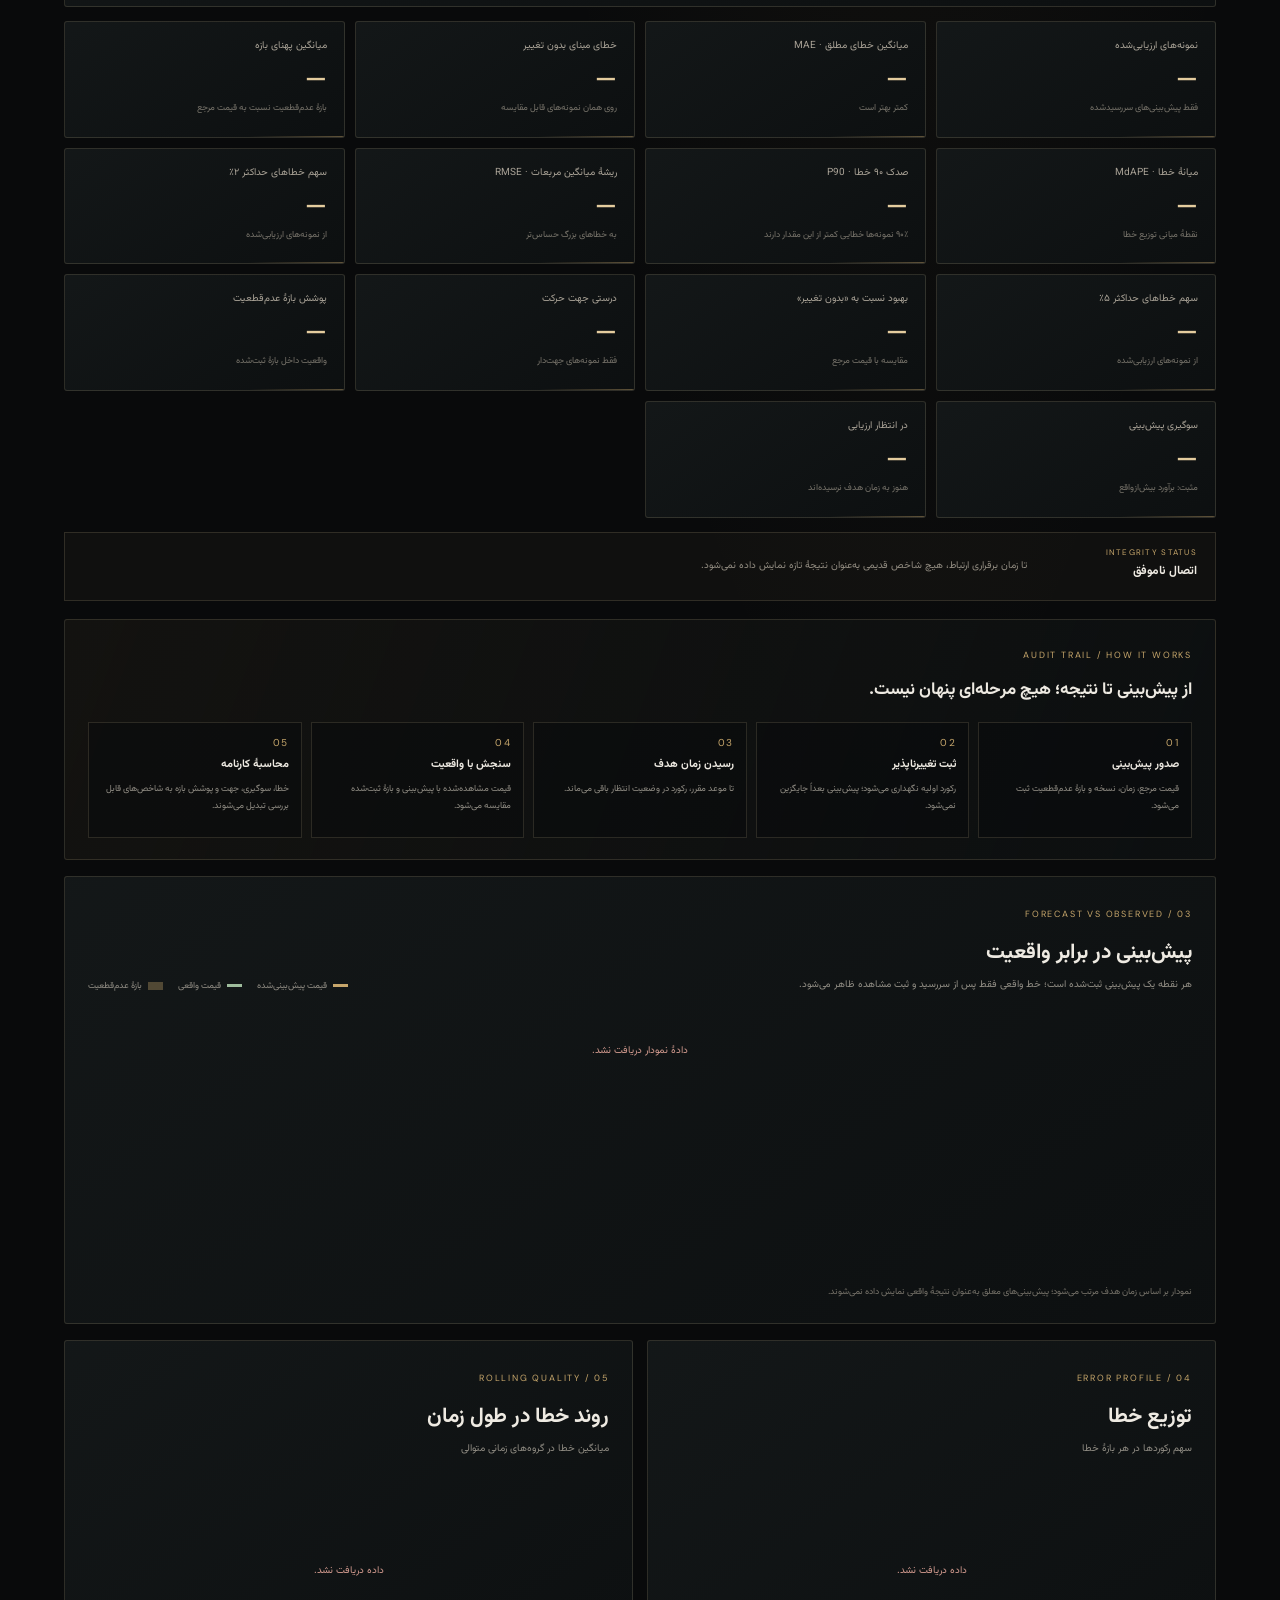
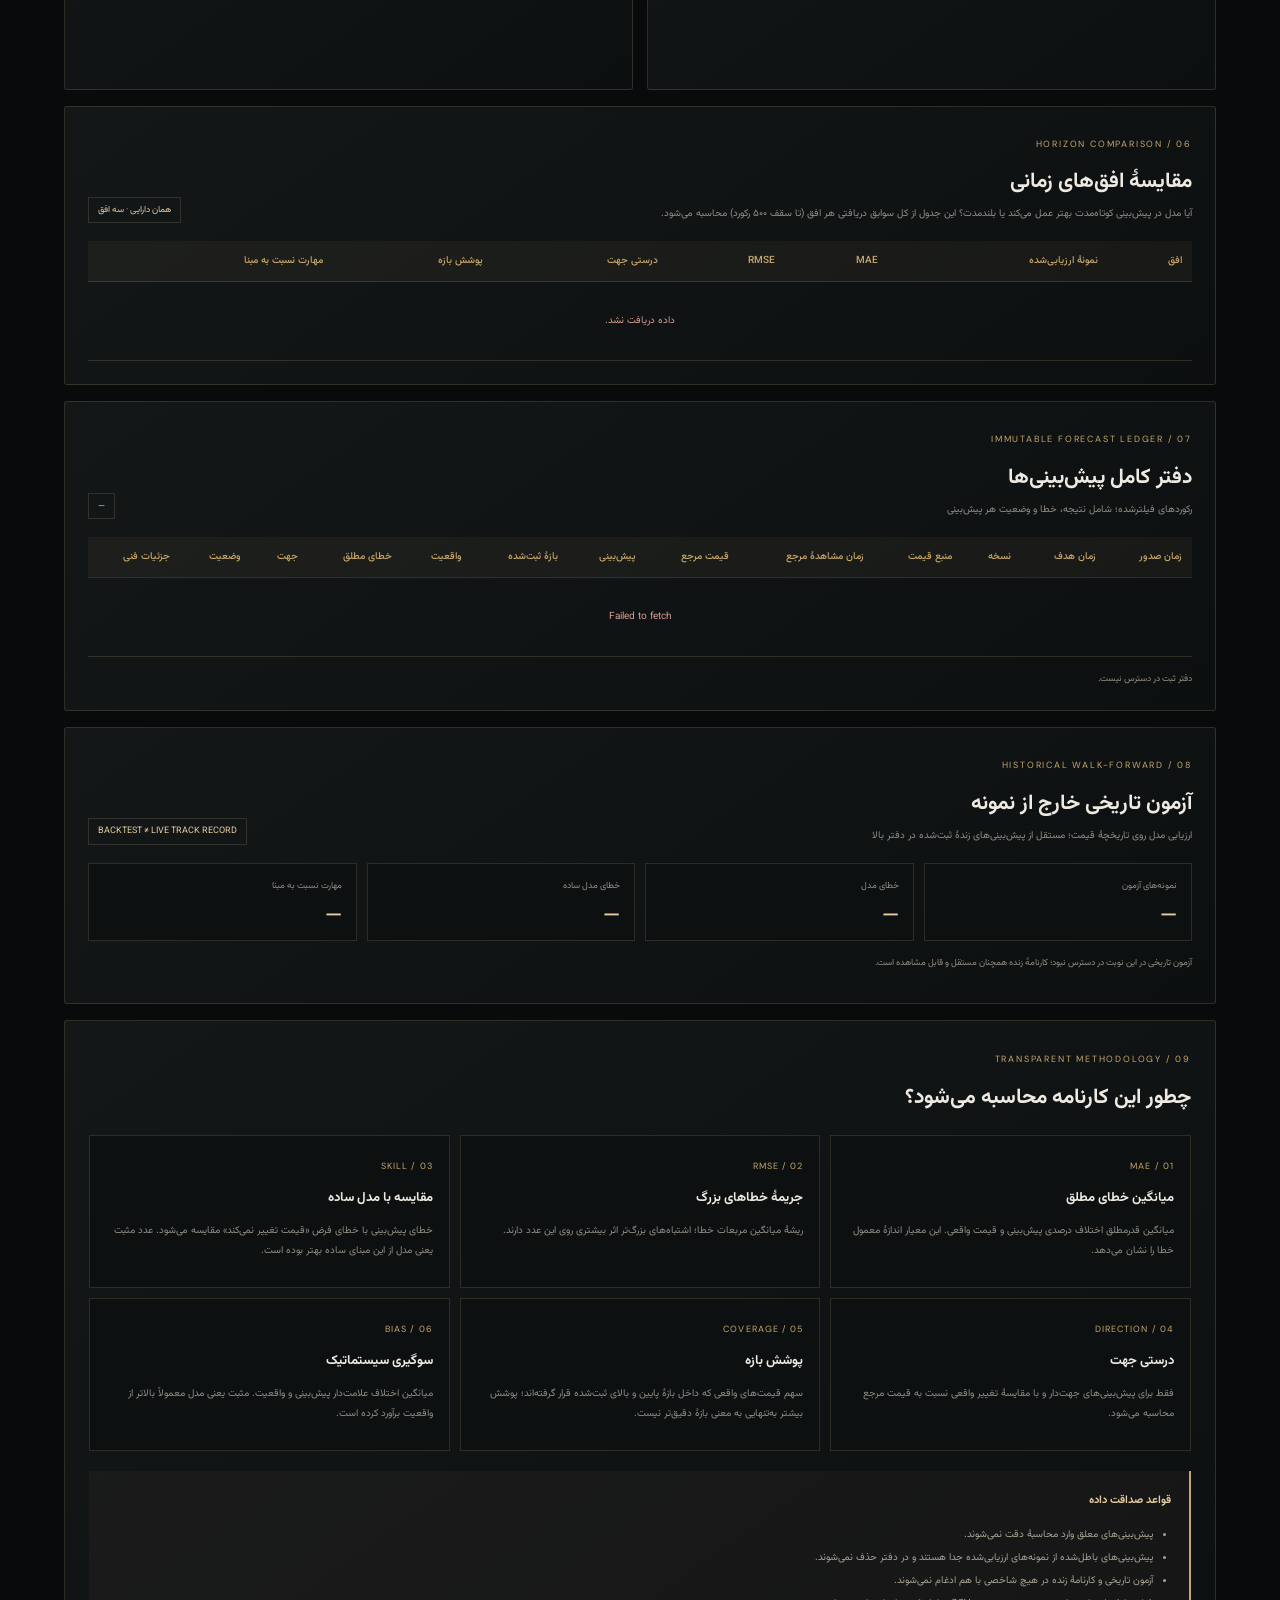
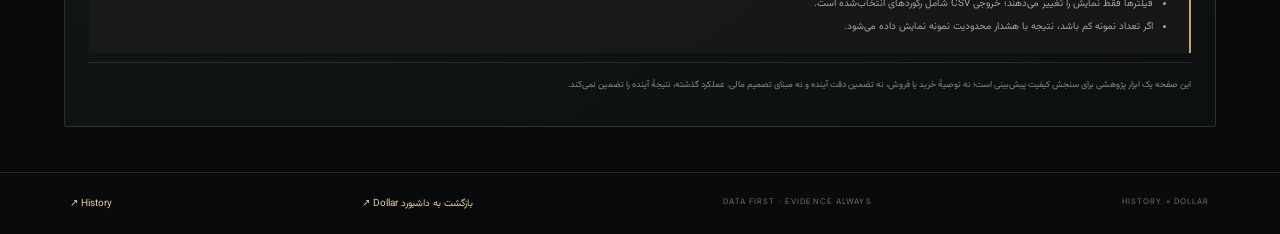
==== commit 48a567f6: "Add continuous learning audit panel to forecast history" ====
--- a/forecasts/index.html
+++ b/forecasts/index.html
@@ -13,14 +13,14 @@
 <link rel="preconnect" href="https://fonts.googleapis.com">
 <link rel="preconnect" href="https://fonts.gstatic.com" crossorigin>
 <link href="https://fonts.googleapis.com/css2?family=Vazirmatn:wght@400;500;600;700;800&family=DM+Sans:wght@400;500;600;700&display=swap" rel="stylesheet">
-<link rel="stylesheet" href="forecast.css?v=2.2">
+<link rel="stylesheet" href="forecast.css?v=2.3">
 <title>آزمایشگاه ارزیابی پیش‌بینی | History × Dollar</title>
 </head>
 <body>
 <div class="topline"><span>HISTORY / DOLLAR INTELLIGENCE</span><div><span class="live-dot"></span> PUBLIC PERFORMANCE LAB <a href="../">بازگشت به History ↗</a></div></div>
 <header class="header">
 <a class="brand" href="../"><span class="brand-mark">H</span><span>HISTORY<span class="gold">.</span><small>آرشیو داده و ارزیابی</small></span></a>
-<nav><a href="#overview">خلاصهٔ عملکرد</a><a href="#charts">نمودارها</a><a href="#ledger">دفتر ثبت</a><a href="#method">روش ارزیابی</a></nav>
+<nav><a href="#overview">خلاصهٔ عملکرد</a><a href="#learning">یادگیری مدل</a><a href="#charts">نمودارها</a><a href="#ledger">دفتر ثبت</a><a href="#method">روش ارزیابی</a></nav>
 <div class="header-note">FORECAST AUDIT <span>·</span> OPEN DATA</div>
 </header>
 <main class="shell">
@@ -58,6 +58,18 @@
  </div>
  <div class="numeric-quality"><div><span>ورودی‌های قیمت قابل‌تبدیل</span><strong id="qualityValid">—</strong></div><div><span>ورودی ناقص یا ناسازگار</span><strong id="qualityInvalid">—</strong></div><div><span>قیمت واقعی ثبت‌شده</span><strong id="qualityActual">—</strong></div></div>
  <div class="numeric-examples"><span>نمونه‌های تبدیل:</span><code>۲۷۱٬۰۵۰ ← 271050</code><code>١٢٣٫٤٥ ← 123.45</code><code>1.234,56 ← 1234.56</code><code>خالی / null ← نامعتبر</code></div>
+</section>
+
+<section class="panel learning-panel" id="learning">
+ <div class="section-head"><div><span class="kicker">CONTINUOUS LEARNING / 02B</span><h2>چرخهٔ یادگیری از خطا</h2><p>هر اجرای زمان‌بندی‌شده، نتیجه‌های سررسیدشده را بررسی می‌کند. وزن مدل فقط از آزمون خارج از نمونه و داده‌های بالغ‌شده می‌آید؛ افت کیفیت نیز ثبت می‌شود.</p></div><span class="tag" id="learningStatus">در حال بررسی…</span></div>
+ <div class="learning-stats">
+  <article><span>چرخه‌های ثبت‌شده</span><strong id="learningCycles">—</strong></article>
+  <article><span>پیش‌بینی‌های ارزیابی‌شده در آخرین چرخه</span><strong id="learningSamples">—</strong></article>
+  <article><span>گروه‌های دارای هشدار افت کیفیت</span><strong id="learningWarnings">—</strong></article>
+  <article><span>آخرین بررسی</span><strong id="learningLast">—</strong></article>
+ </div>
+ <div class="table-wrap learning-table"><table><thead><tr><th>دارایی / افق</th><th>نمونه</th><th>MAE زنده</th><th>خطای مبنا</th><th>مهارت نسبت به مبنا</th><th>درستی جهت</th><th>وضعیت</th></tr></thead><tbody id="learningRows"><tr><td colspan="7" class="empty">در انتظار نخستین ارزیابی معتبر…</td></tr></tbody></table></div>
+ <div class="learning-note" id="learningNote">تا زمانی که پیش‌بینی‌ای به زمان هدف نرسیده باشد، خطای واقعی آن معلوم نیست؛ بنابراین مدل اجازه ندارد از دادهٔ آینده‌نامعلوم یاد بگیرد.</div>
 </section>
 
 <section class="stats-grid" aria-live="polite">
@@ -148,6 +160,6 @@
 </section>
 </main>
 <footer><span>HISTORY × DOLLAR</span><span>DATA FIRST · EVIDENCE ALWAYS</span><a href="https://amir-studio.github.io/dollar/">بازگشت به داشبورد Dollar ↗</a><a href="../">History ↗</a></footer>
-<script src="forecast.js?v=2.2" defer></script>
+<script src="forecast.js?v=2.3" defer></script>
 </body>
 </html>
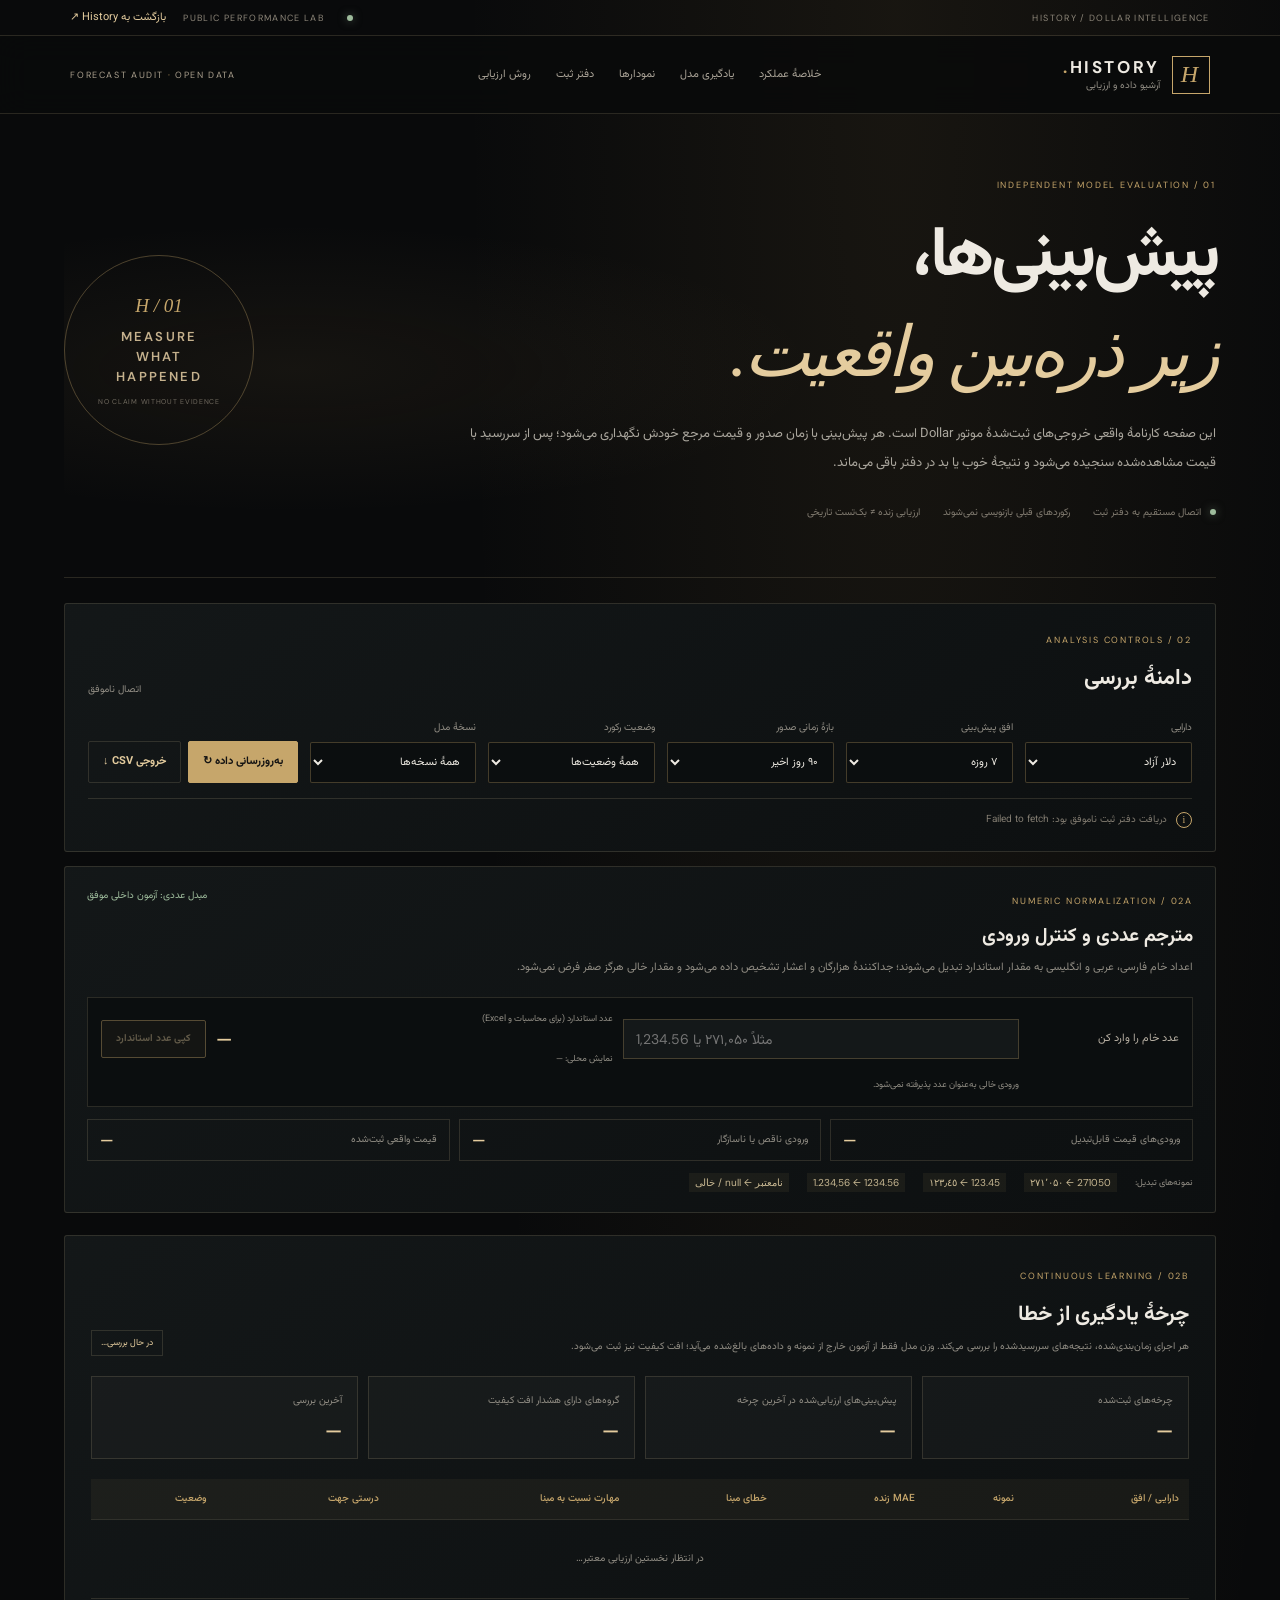
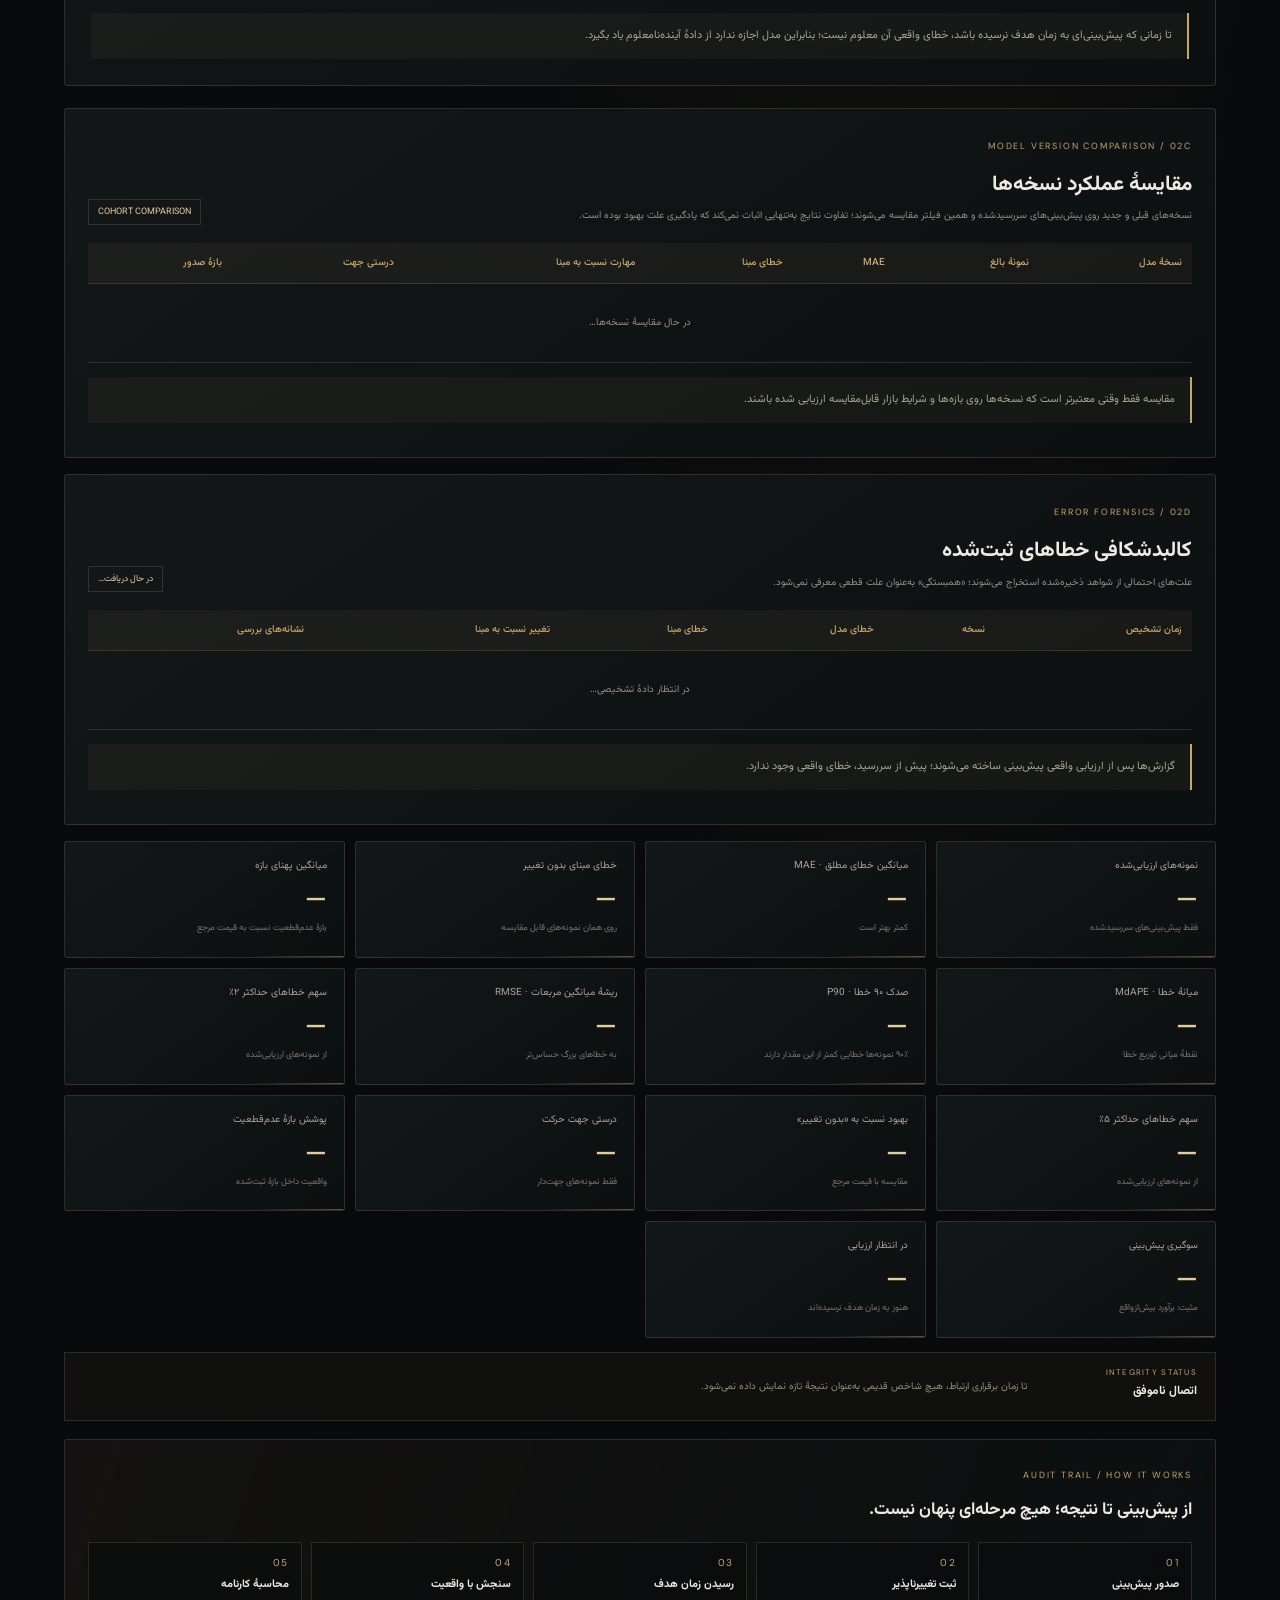
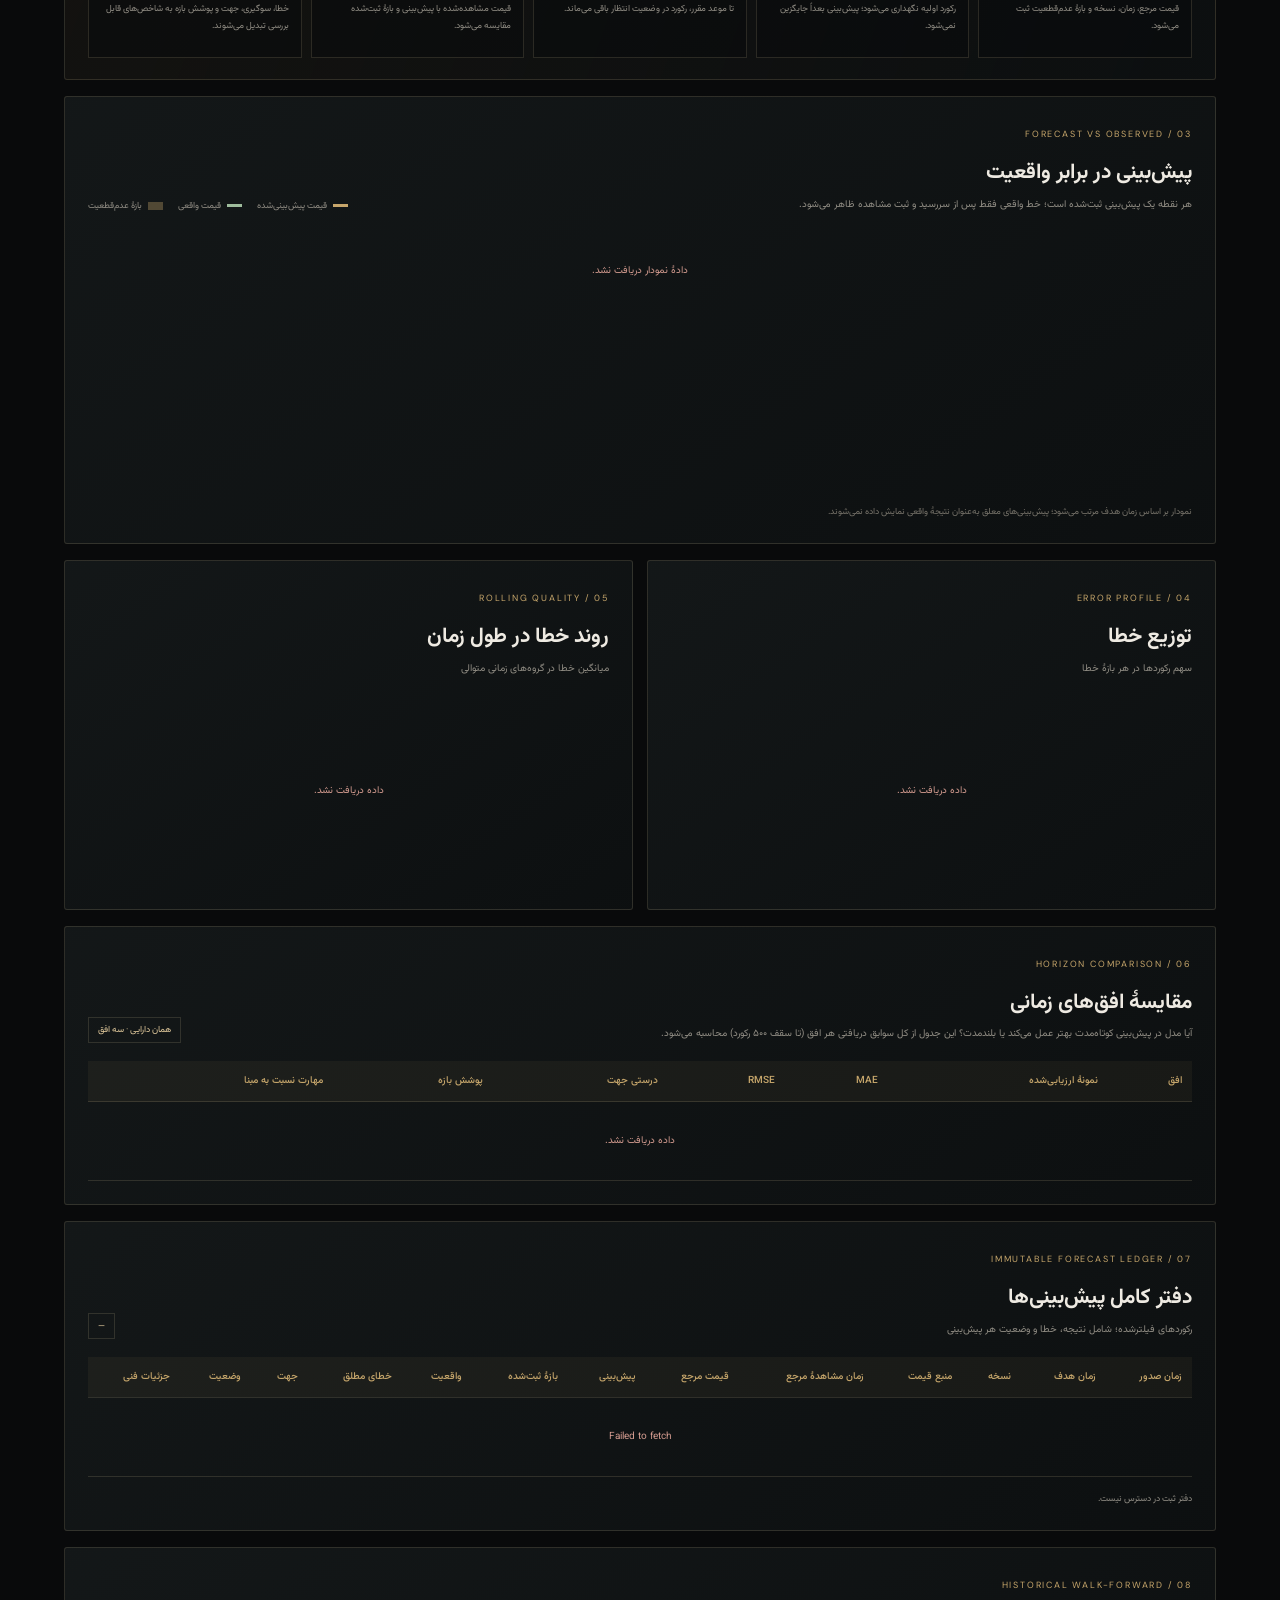
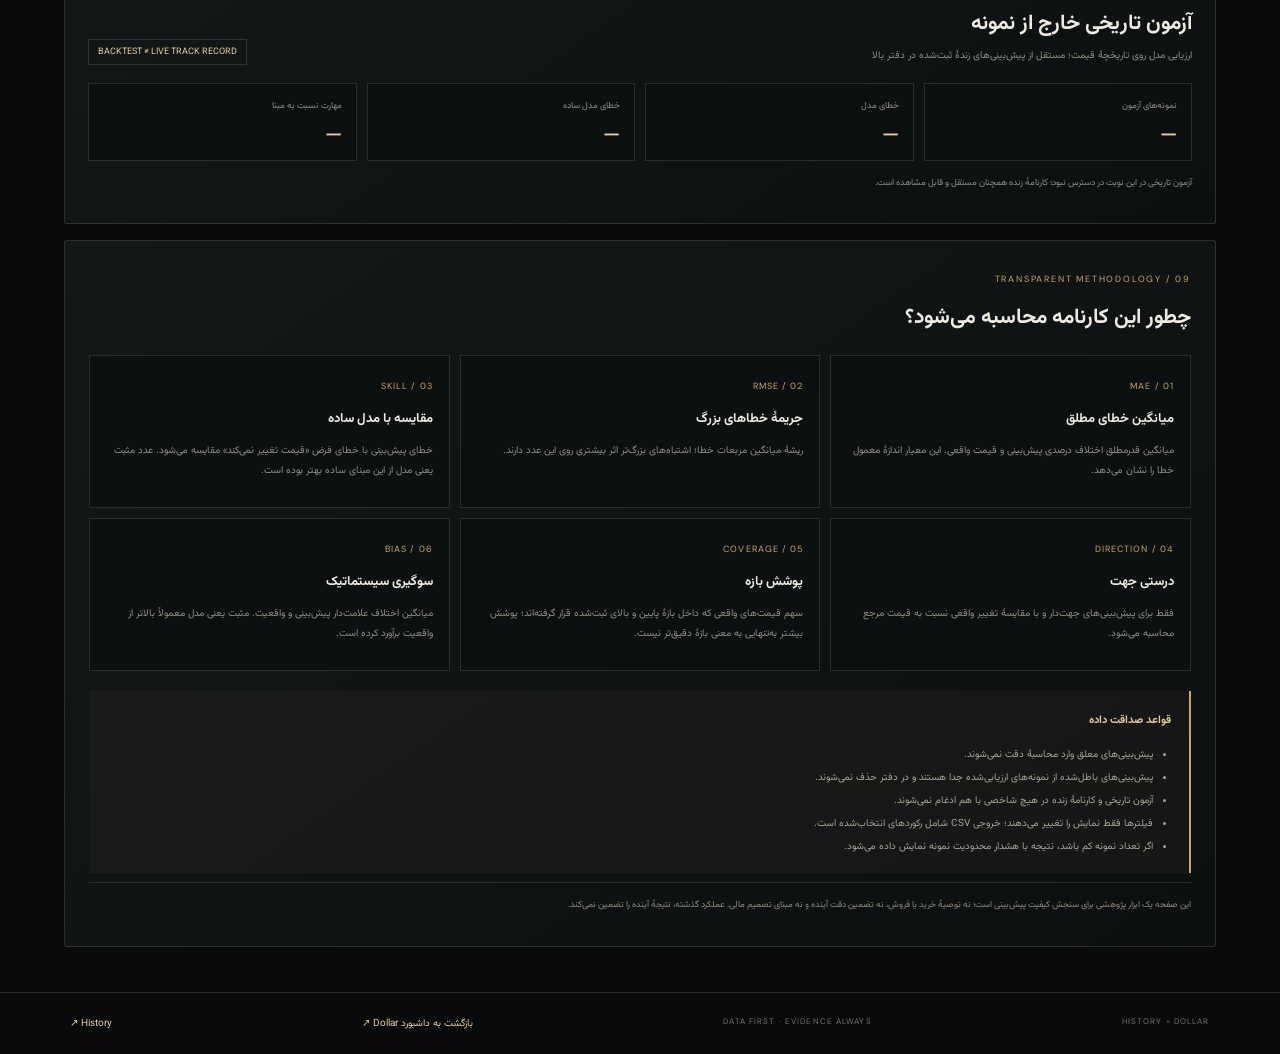
==== commit 86f1060d: "Add forecast diagnostics and model version comparison" ====
--- a/forecasts/index.html
+++ b/forecasts/index.html
@@ -13,7 +13,7 @@
 <link rel="preconnect" href="https://fonts.googleapis.com">
 <link rel="preconnect" href="https://fonts.gstatic.com" crossorigin>
 <link href="https://fonts.googleapis.com/css2?family=Vazirmatn:wght@400;500;600;700;800&family=DM+Sans:wght@400;500;600;700&display=swap" rel="stylesheet">
-<link rel="stylesheet" href="forecast.css?v=2.3">
+<link rel="stylesheet" href="forecast.css?v=2.4">
 <title>آزمایشگاه ارزیابی پیش‌بینی | History × Dollar</title>
 </head>
 <body>
@@ -70,6 +70,18 @@
  </div>
  <div class="table-wrap learning-table"><table><thead><tr><th>دارایی / افق</th><th>نمونه</th><th>MAE زنده</th><th>خطای مبنا</th><th>مهارت نسبت به مبنا</th><th>درستی جهت</th><th>وضعیت</th></tr></thead><tbody id="learningRows"><tr><td colspan="7" class="empty">در انتظار نخستین ارزیابی معتبر…</td></tr></tbody></table></div>
  <div class="learning-note" id="learningNote">تا زمانی که پیش‌بینی‌ای به زمان هدف نرسیده باشد، خطای واقعی آن معلوم نیست؛ بنابراین مدل اجازه ندارد از دادهٔ آینده‌نامعلوم یاد بگیرد.</div>
+</section>
+
+
+<section class="panel version-audit-panel" id="versionAudit">
+ <div class="section-head"><div><span class="kicker">MODEL VERSION COMPARISON / 02C</span><h2>مقایسهٔ عملکرد نسخه‌ها</h2><p>نسخه‌های قبلی و جدید روی پیش‌بینی‌های سررسیدشده و همین فیلتر مقایسه می‌شوند؛ تفاوت نتایج به‌تنهایی اثبات نمی‌کند که یادگیری علت بهبود بوده است.</p></div><span class="tag">COHORT COMPARISON</span></div>
+ <div class="table-wrap"><table><thead><tr><th>نسخهٔ مدل</th><th>نمونهٔ بالغ</th><th>MAE</th><th>خطای مبنا</th><th>مهارت نسبت به مبنا</th><th>درستی جهت</th><th>بازهٔ صدور</th></tr></thead><tbody id="versionRows"><tr><td colspan="7" class="empty">در حال مقایسهٔ نسخه‌ها…</td></tr></tbody></table></div>
+ <p class="learning-note" id="versionNote">مقایسه فقط وقتی معتبرتر است که نسخه‌ها روی بازه‌ها و شرایط بازار قابل‌مقایسه ارزیابی شده باشند.</p>
+</section>
+<section class="panel diagnostics-panel" id="errorDiagnostics">
+ <div class="section-head"><div><span class="kicker">ERROR FORENSICS / 02D</span><h2>کالبدشکافی خطاهای ثبت‌شده</h2><p>علت‌های احتمالی از شواهد ذخیره‌شده استخراج می‌شوند؛ «همبستگی» به‌عنوان علت قطعی معرفی نمی‌شود.</p></div><span class="tag" id="diagnosticStatus">در حال دریافت…</span></div>
+ <div class="table-wrap"><table><thead><tr><th>زمان تشخیص</th><th>نسخه</th><th>خطای مدل</th><th>خطای مبنا</th><th>تغییر نسبت به مبنا</th><th>نشانه‌های بررسی</th></tr></thead><tbody id="diagnosticRows"><tr><td colspan="6" class="empty">در انتظار دادهٔ تشخیصی…</td></tr></tbody></table></div>
+ <p class="learning-note" id="diagnosticNote">گزارش‌ها پس از ارزیابی واقعی پیش‌بینی ساخته می‌شوند؛ پیش از سررسید، خطای واقعی وجود ندارد.</p>
 </section>
 
 <section class="stats-grid" aria-live="polite">
@@ -160,6 +172,6 @@
 </section>
 </main>
 <footer><span>HISTORY × DOLLAR</span><span>DATA FIRST · EVIDENCE ALWAYS</span><a href="https://amir-studio.github.io/dollar/">بازگشت به داشبورد Dollar ↗</a><a href="../">History ↗</a></footer>
-<script src="forecast.js?v=2.3" defer></script>
+<script src="forecast.js?v=2.4" defer></script>
 </body>
 </html>
--- a/forecasts/forecast.css
+++ b/forecasts/forecast.css
@@ -4,3 +4,13 @@
 .numeric-lab{margin:14px 0 16px;padding:20px 22px}.numeric-lab-head{display:flex;justify-content:space-between;gap:20px;align-items:start}.numeric-lab-head h2{font-size:19px;margin:4px 0}.numeric-lab-head p{max-width:780px;color:var(--muted);font-size:11px;margin:4px 0}.numeric-status{font-size:10px;color:var(--green);white-space:nowrap}.numeric-converter{display:grid;grid-template-columns:150px minmax(180px,1fr) minmax(220px,1fr) auto;gap:10px;align-items:center;margin-top:15px;padding:13px;background:#0b0e0f;border:1px solid var(--line)}.numeric-converter label{font-size:11px;color:#b9b1a4}.numeric-converter input{width:100%;min-width:0;background:#141819;border:1px solid rgba(198,166,107,.27);padding:10px 12px;color:var(--text);font:14px 'DM Sans',Vazirmatn;outline:none;direction:ltr;text-align:left}.numeric-converter input:focus{border-color:var(--gold)}.numeric-result{display:flex;flex-direction:column;min-width:0}.numeric-result span,.numeric-result small{font-size:9px;color:var(--muted)}.numeric-result strong{font:600 18px 'DM Sans';color:var(--gold2);overflow-wrap:anywhere;direction:ltr;text-align:left}.numeric-converter button{border:1px solid var(--gold);background:rgba(198,166,107,.12);color:var(--gold2);padding:9px 14px;font-size:10px;cursor:pointer}.numeric-converter button:disabled{opacity:.4;cursor:not-allowed}.numeric-converter>span{grid-column:2/-1;color:var(--muted);font-size:9px}.numeric-quality{display:grid;grid-template-columns:repeat(3,1fr);gap:9px;margin-top:12px}.numeric-quality>div{padding:10px 12px;border:1px solid var(--line);display:flex;justify-content:space-between;gap:10px;align-items:center}.numeric-quality span{font-size:10px;color:var(--muted)}.numeric-quality strong{font:600 15px 'DM Sans';color:var(--gold2)}.numeric-examples{display:flex;gap:10px 18px;flex-wrap:wrap;align-items:center;margin-top:12px;color:var(--muted);font-size:9px}.numeric-examples code{direction:ltr;color:#c9b993;background:rgba(198,166,107,.07);padding:3px 6px;font:10px 'DM Sans'}
 @media(max-width:850px){.numeric-converter{grid-template-columns:1fr 1fr}.numeric-converter label{grid-column:1/-1}.numeric-converter>span{grid-column:1/-1}}
 @media(max-width:560px){.numeric-lab{padding:14px}.numeric-lab-head{display:block}.numeric-status{display:block;margin-top:8px}.numeric-converter{grid-template-columns:1fr}.numeric-converter label,.numeric-converter>span{grid-column:1}.numeric-quality{grid-template-columns:1fr}.numeric-quality>div{padding:8px 10px}.numeric-examples{gap:7px}}
+
+.learning-panel{margin:22px 0;padding:26px}.learning-stats{display:grid;grid-template-columns:repeat(4,minmax(0,1fr));gap:10px;margin:20px 0}.learning-stats article{background:rgba(255,255,255,.025);border:1px solid var(--line);padding:15px;min-width:0}.learning-stats span{display:block;color:var(--muted);font-size:10px}.learning-stats strong{display:block;margin-top:8px;color:var(--gold2);font:600 19px 'DM Sans',Vazirmatn;overflow-wrap:anywhere}.learning-table{margin-top:16px}.learning-state{display:inline-block;padding:3px 8px;border:1px solid var(--line);font-size:10px;white-space:nowrap}.learning-state.good{color:var(--green);border-color:rgba(158,188,156,.35)}.learning-state.warn{color:var(--red);border-color:rgba(211,155,143,.4)}.learning-state.muted{color:var(--muted)}.learning-note{margin-top:14px;padding:12px 15px;border-right:2px solid var(--gold);background:rgba(198,166,107,.05);color:#aaa397;font-size:11px;line-height:2}@media(max-width:760px){.learning-panel{padding:18px 13px}.learning-stats{grid-template-columns:repeat(2,minmax(0,1fr))}.learning-stats strong{font-size:16px}.learning-table{overflow-x:auto}.learning-table table{min-width:720px}.header nav{gap:12px}}
+
+.version-audit-panel,.diagnostics-panel{padding:23px;margin:16px 0}
+.version-audit-panel code,.diagnostics-panel code{font:10px 'DM Sans';color:var(--gold2);direction:ltr;display:inline-block;max-width:230px;overflow-wrap:anywhere}
+.version-audit-panel td.good,.diagnostics-panel td.good{color:var(--green)}
+.version-audit-panel td.bad,.diagnostics-panel td.bad{color:var(--red)}
+.version-audit-panel .table-wrap,.diagnostics-panel .table-wrap{overflow-x:auto}
+.version-audit-panel table,.diagnostics-panel table{min-width:760px}
+@media(max-width:760px){.version-audit-panel,.diagnostics-panel{padding:18px 13px}.version-audit-panel .section-head,.diagnostics-panel .section-head{align-items:start;flex-direction:column}}
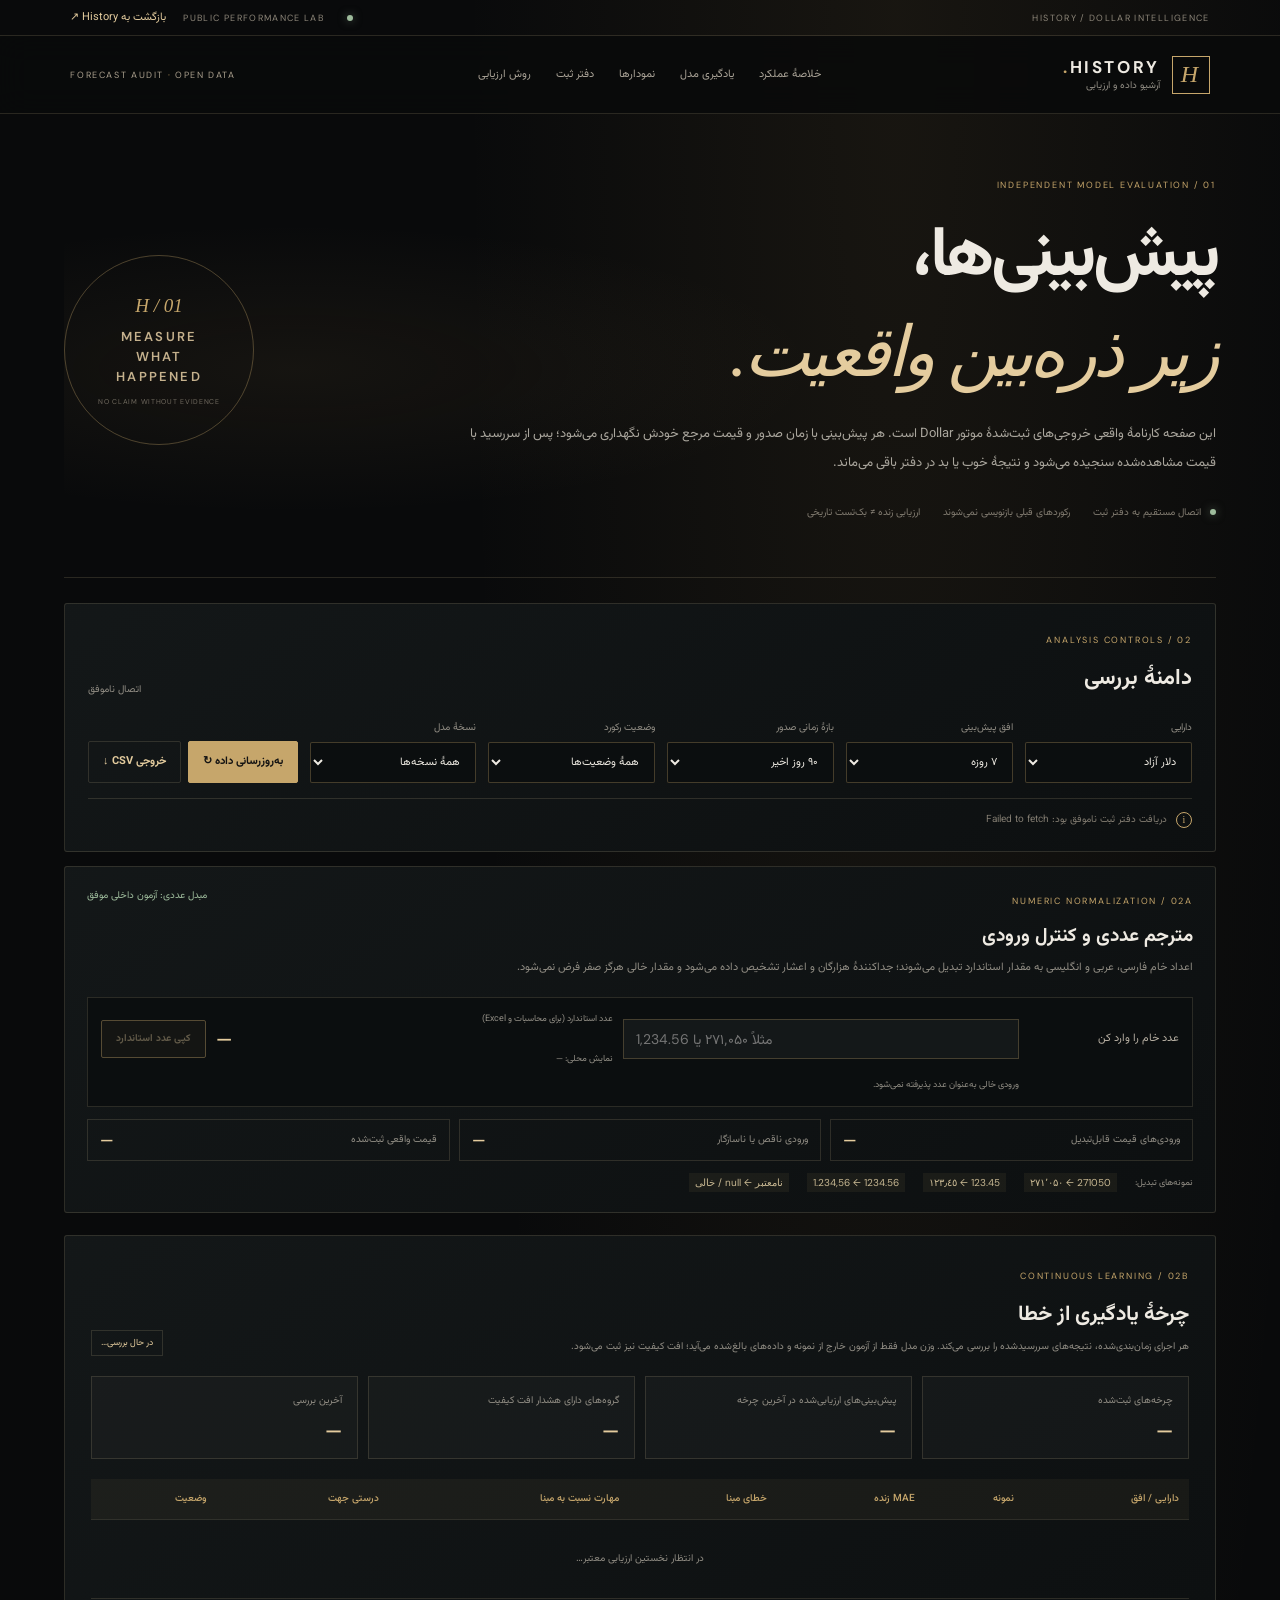
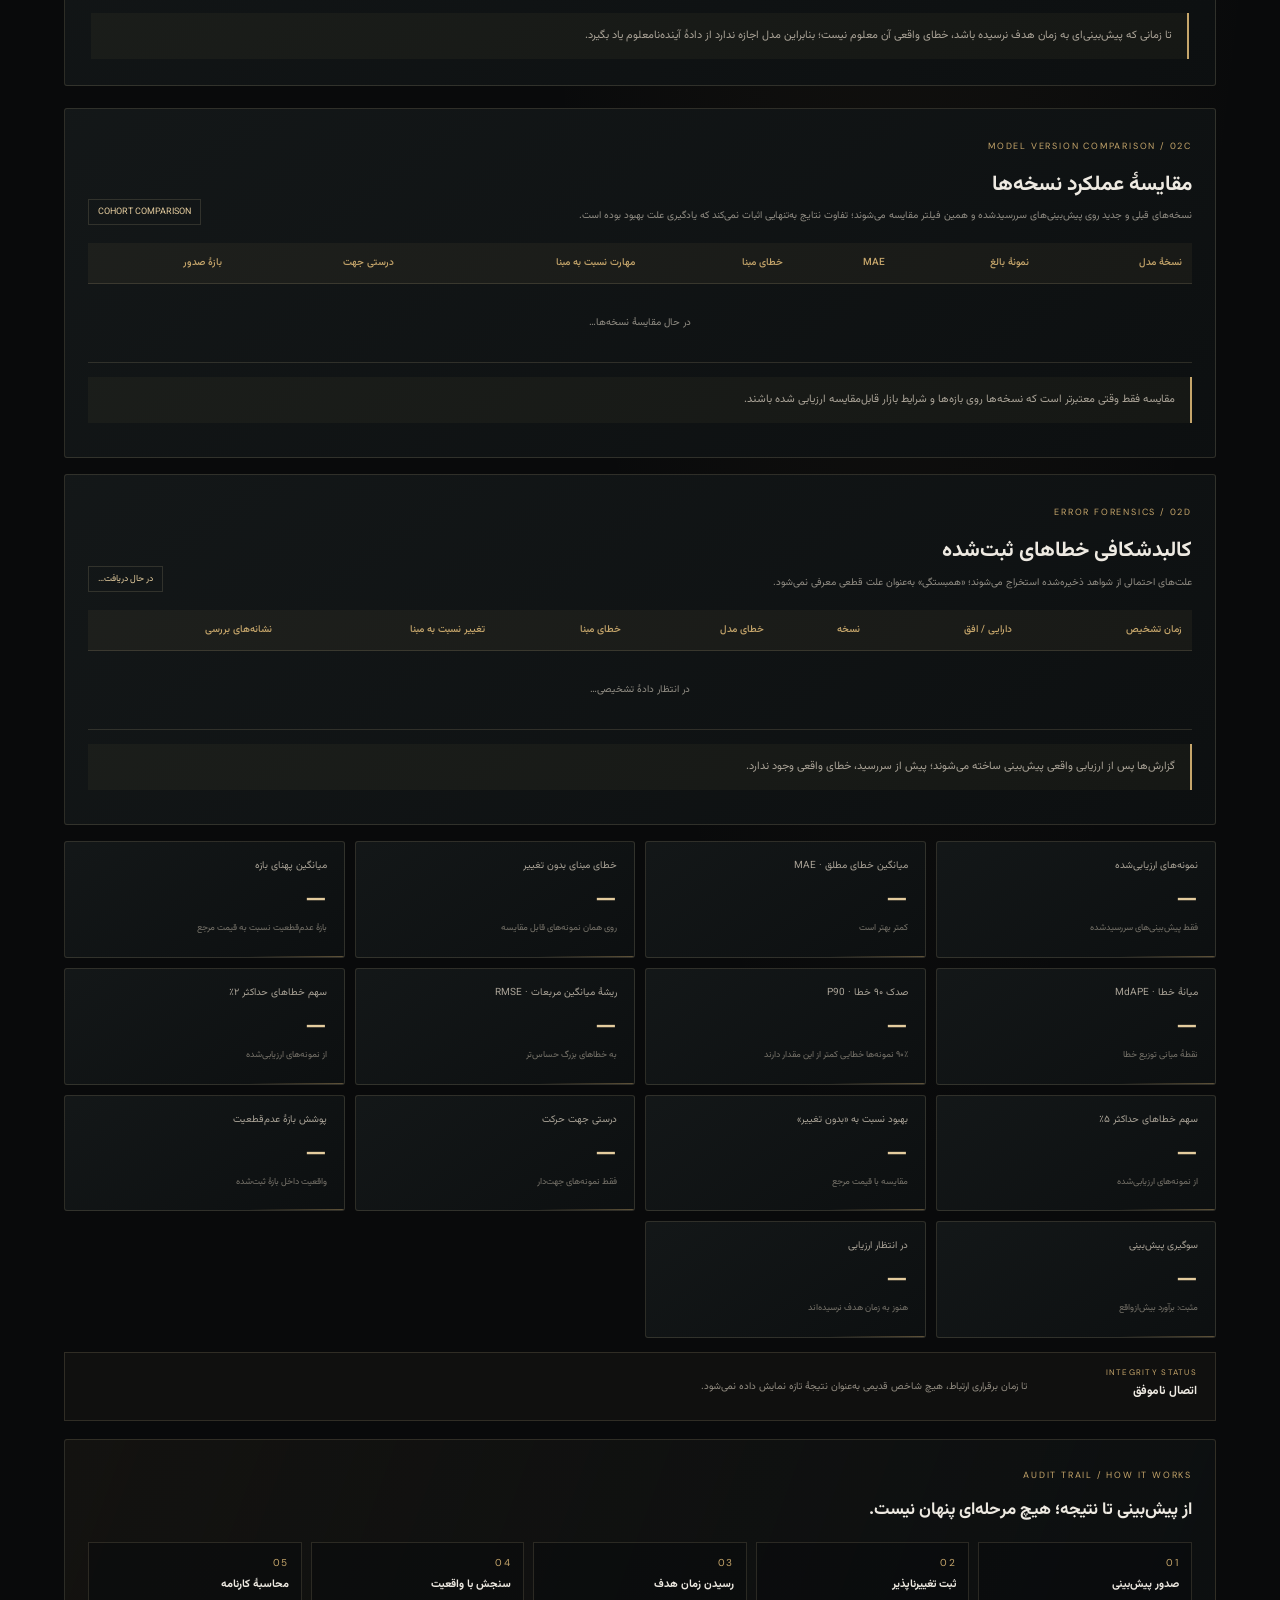
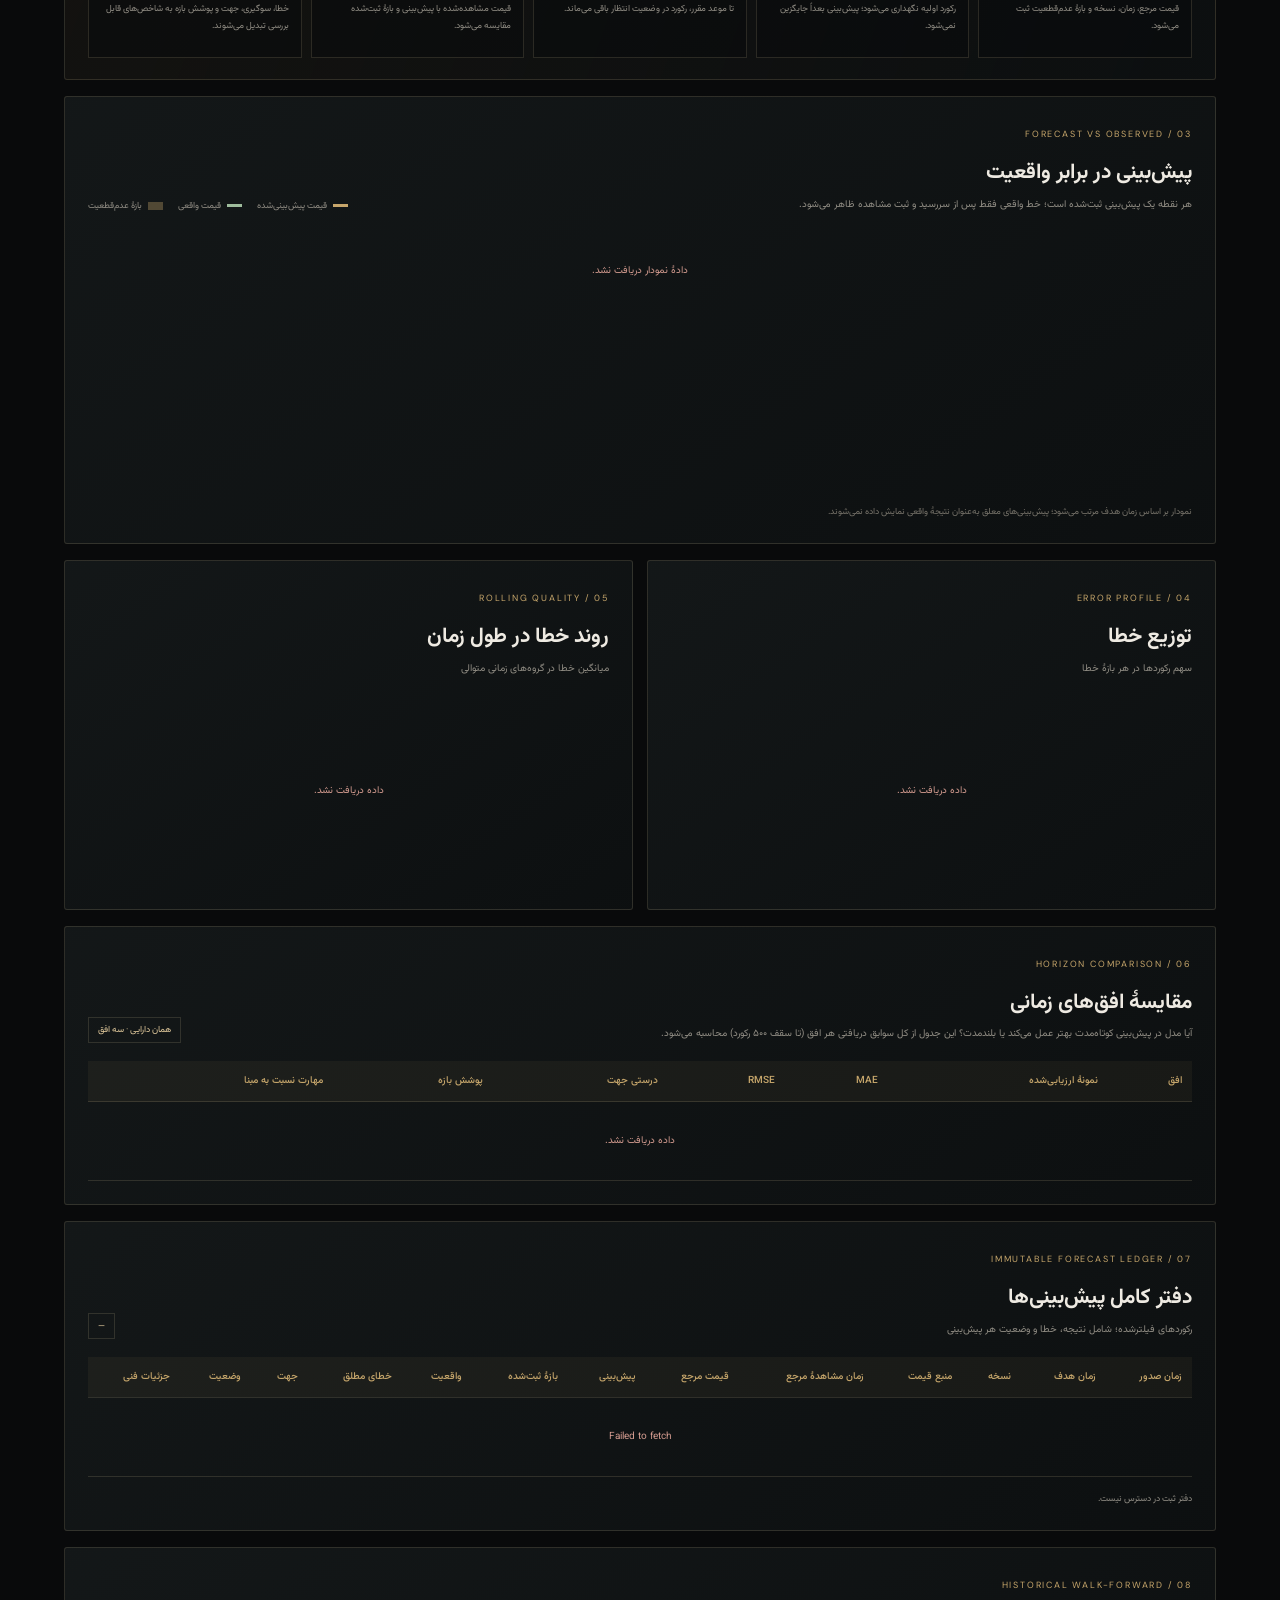
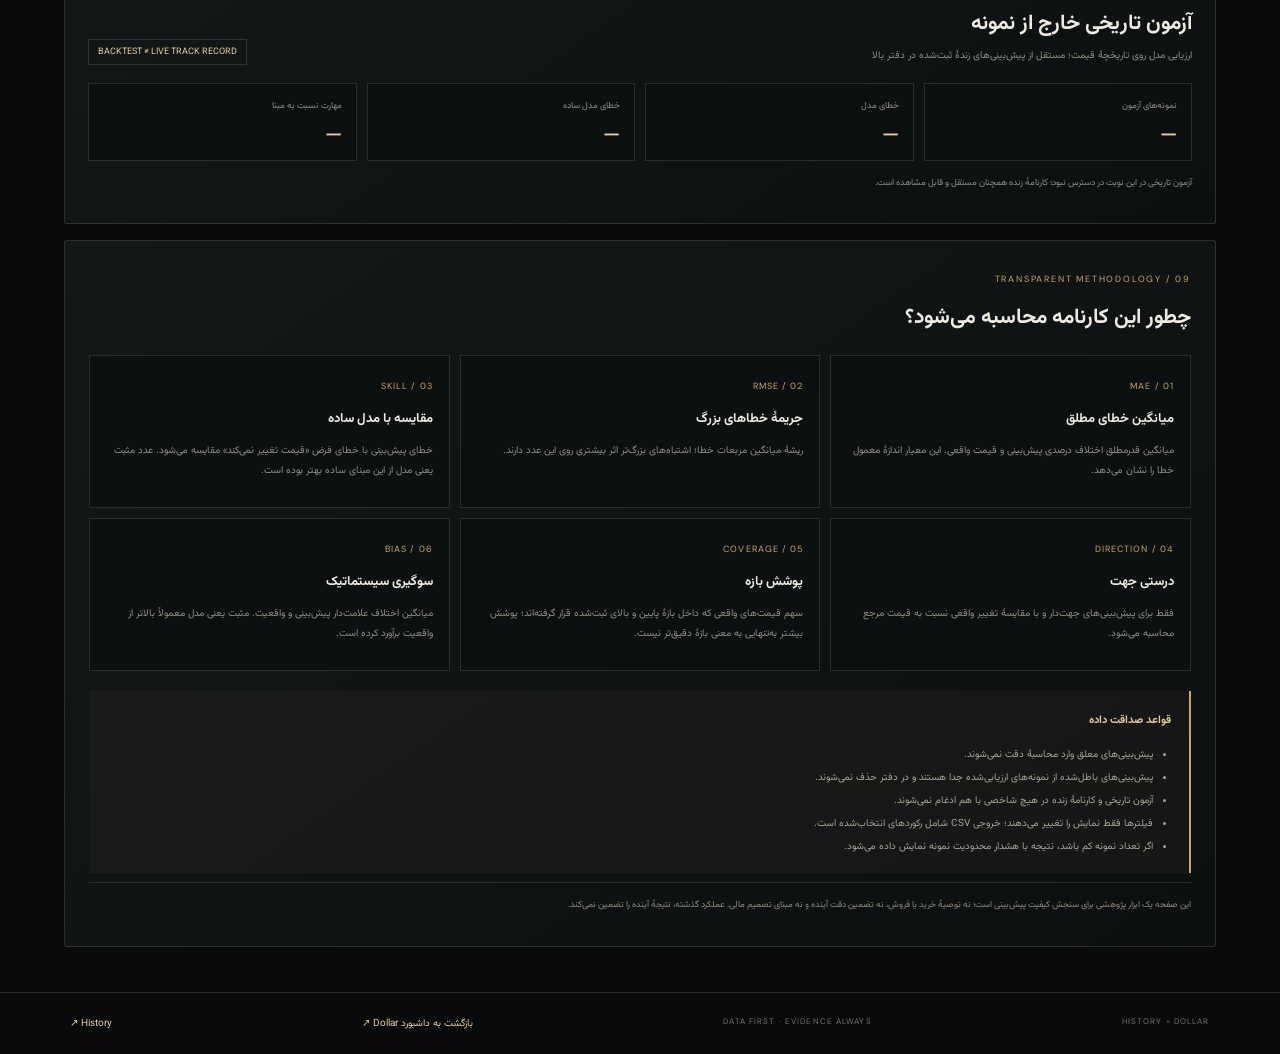
==== commit 1d2f8567: "Show diagnostics across all forecast horizons" ====
--- a/forecasts/index.html
+++ b/forecasts/index.html
@@ -80,7 +80,7 @@
 </section>
 <section class="panel diagnostics-panel" id="errorDiagnostics">
  <div class="section-head"><div><span class="kicker">ERROR FORENSICS / 02D</span><h2>کالبدشکافی خطاهای ثبت‌شده</h2><p>علت‌های احتمالی از شواهد ذخیره‌شده استخراج می‌شوند؛ «همبستگی» به‌عنوان علت قطعی معرفی نمی‌شود.</p></div><span class="tag" id="diagnosticStatus">در حال دریافت…</span></div>
- <div class="table-wrap"><table><thead><tr><th>زمان تشخیص</th><th>نسخه</th><th>خطای مدل</th><th>خطای مبنا</th><th>تغییر نسبت به مبنا</th><th>نشانه‌های بررسی</th></tr></thead><tbody id="diagnosticRows"><tr><td colspan="6" class="empty">در انتظار دادهٔ تشخیصی…</td></tr></tbody></table></div>
+ <div class="table-wrap"><table><thead><tr><th>زمان تشخیص</th><th>دارایی / افق</th><th>نسخه</th><th>خطای مدل</th><th>خطای مبنا</th><th>تغییر نسبت به مبنا</th><th>نشانه‌های بررسی</th></tr></thead><tbody id="diagnosticRows"><tr><td colspan="7" class="empty">در انتظار دادهٔ تشخیصی…</td></tr></tbody></table></div>
  <p class="learning-note" id="diagnosticNote">گزارش‌ها پس از ارزیابی واقعی پیش‌بینی ساخته می‌شوند؛ پیش از سررسید، خطای واقعی وجود ندارد.</p>
 </section>
 
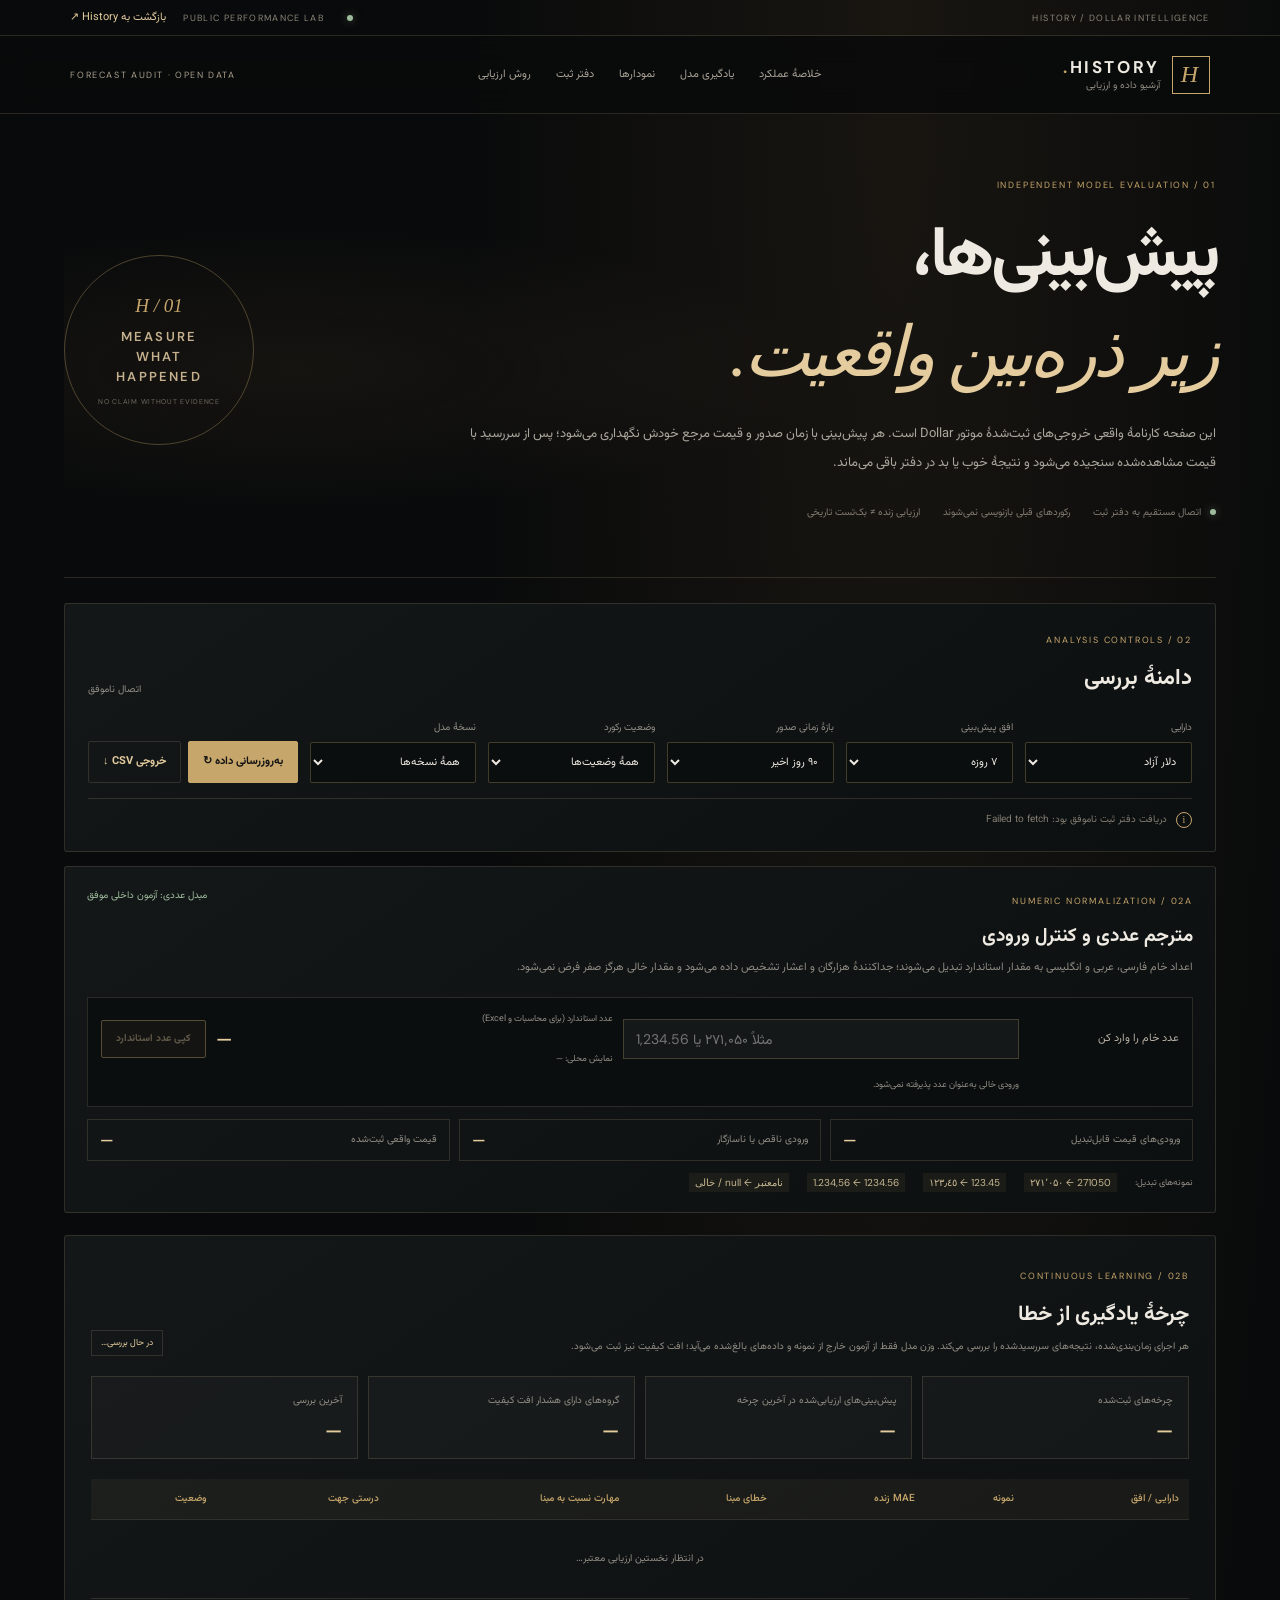
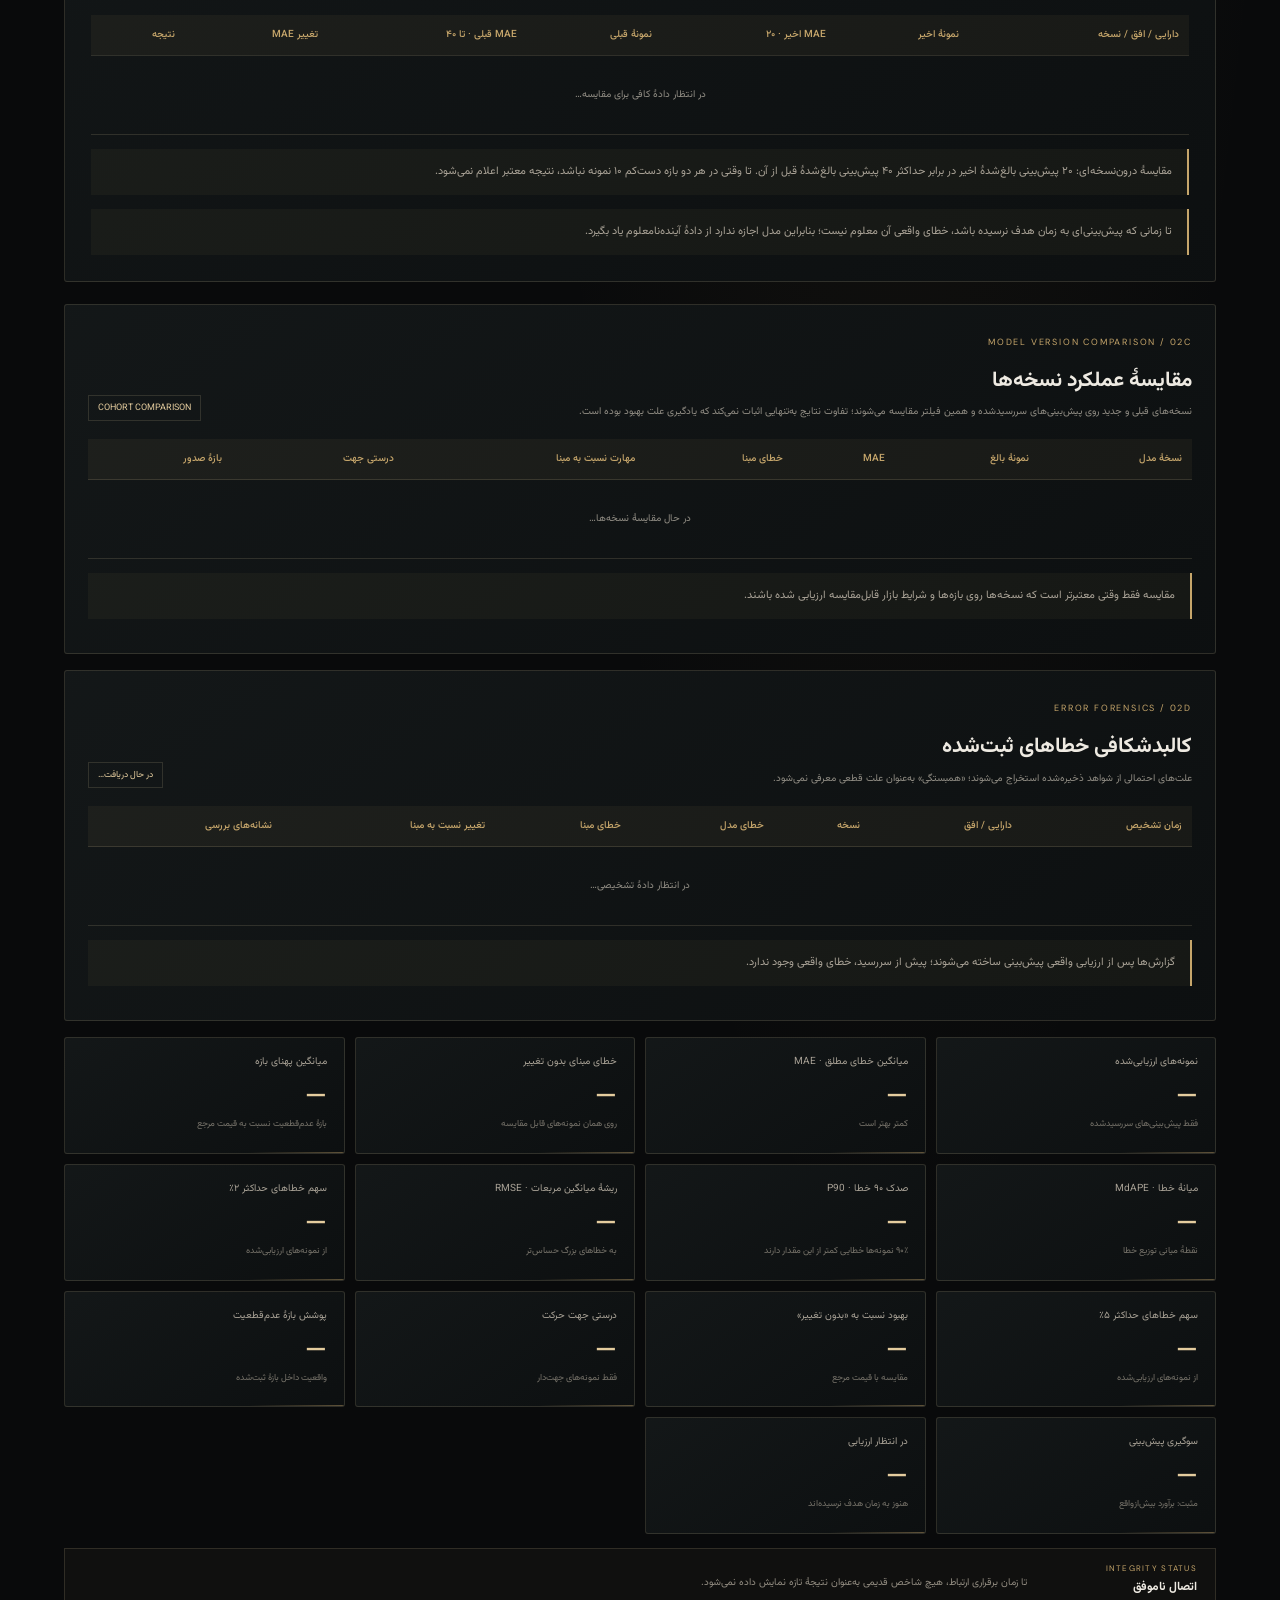
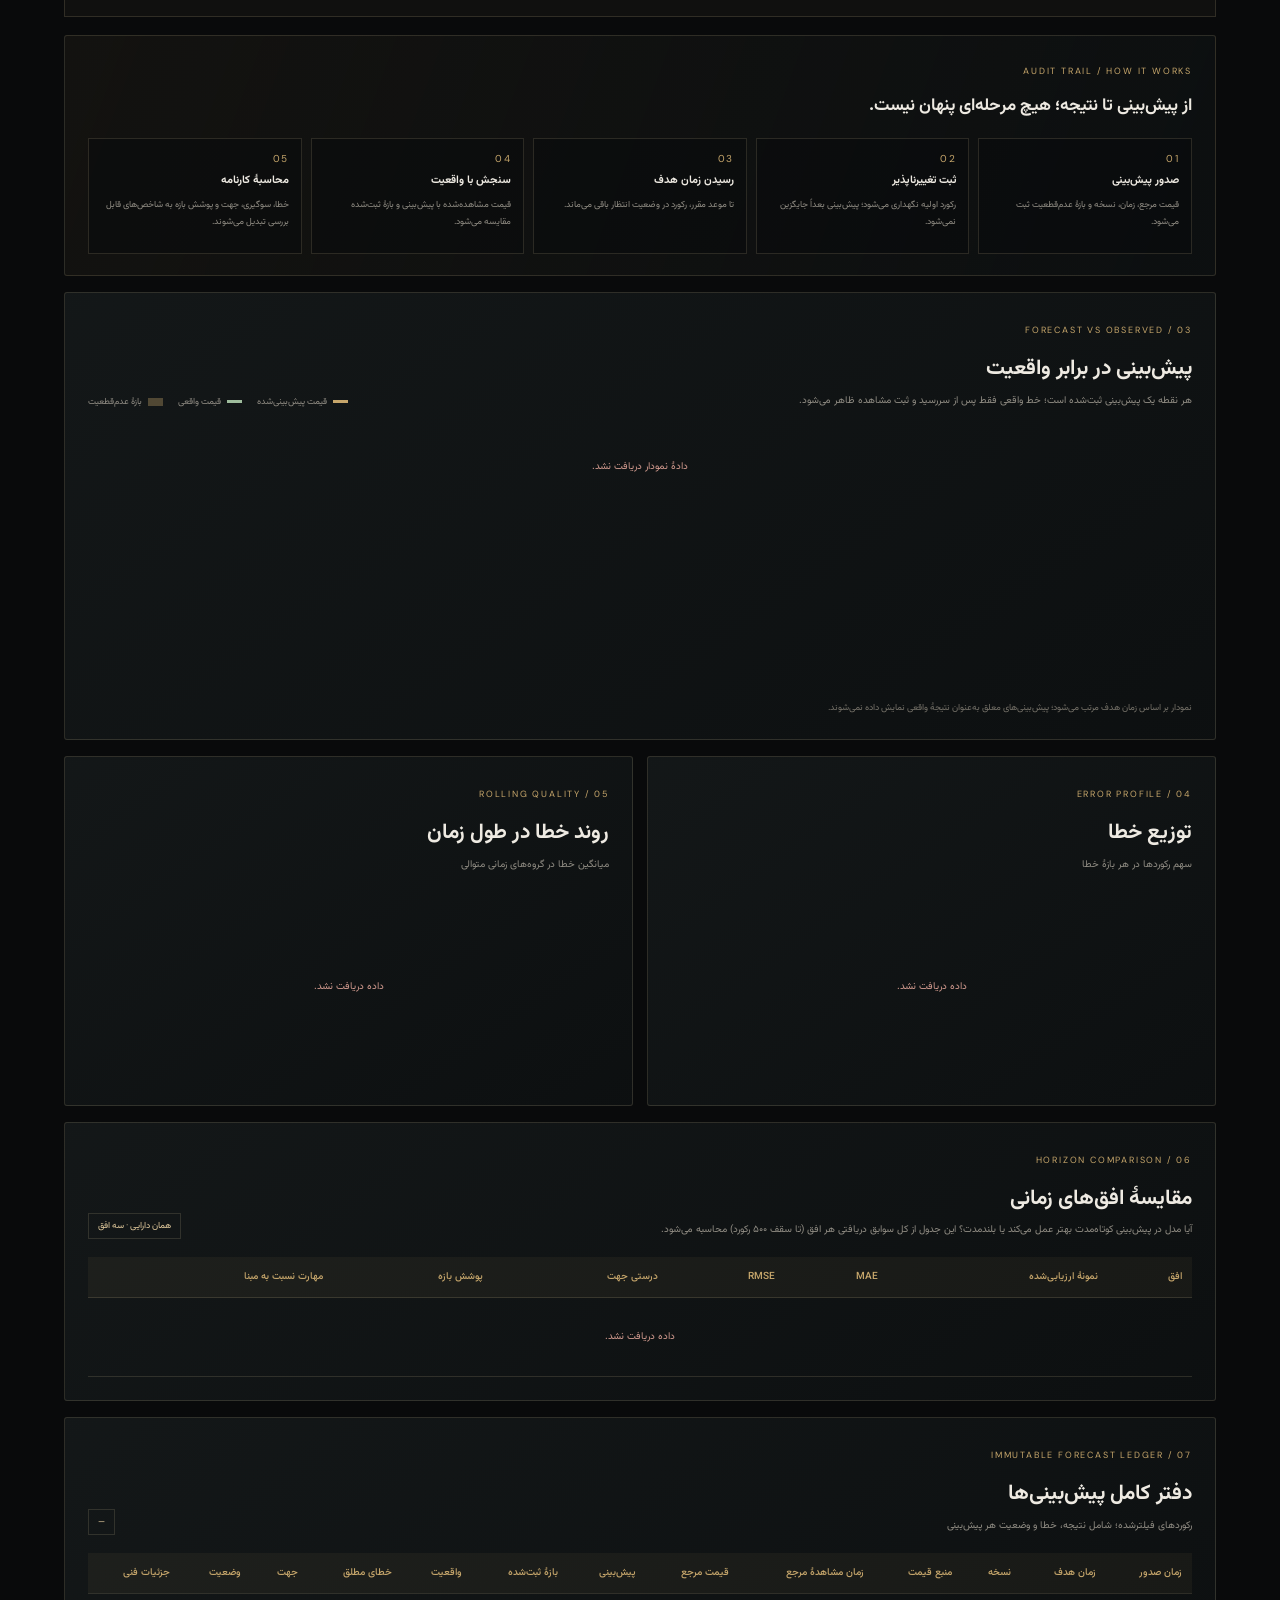
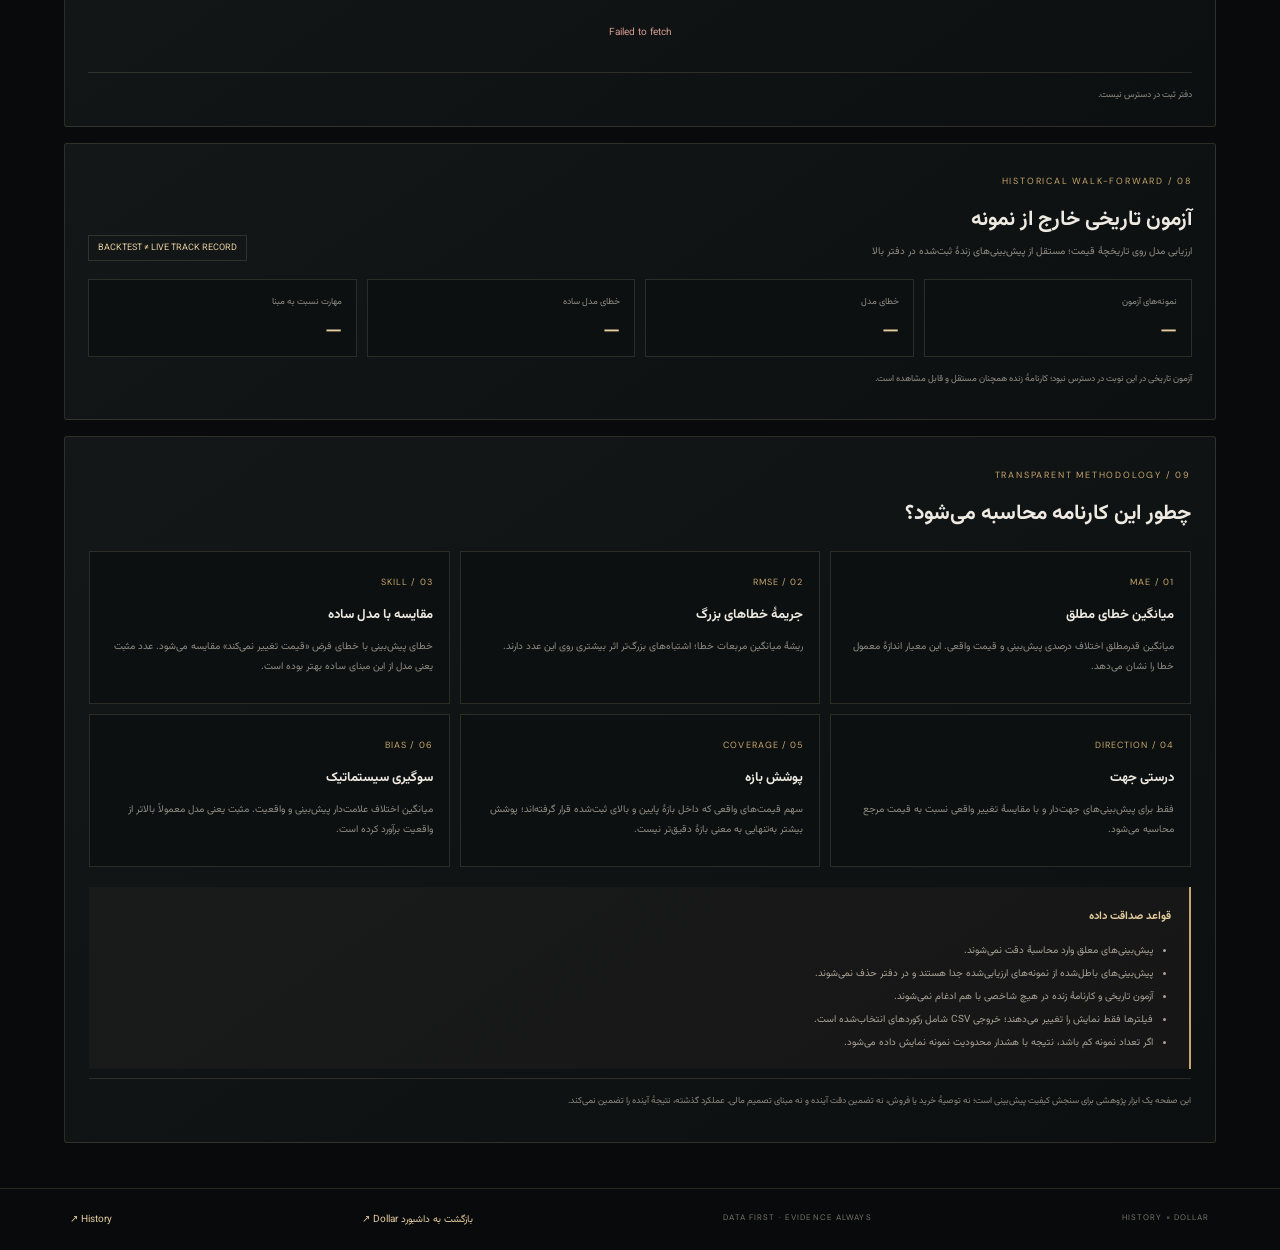
==== commit 5cef84ae: "Add explicit before-after learning comparison panel" ====
--- a/forecasts/index.html
+++ b/forecasts/index.html
@@ -69,6 +69,8 @@
   <article><span>آخرین بررسی</span><strong id="learningLast">—</strong></article>
  </div>
  <div class="table-wrap learning-table"><table><thead><tr><th>دارایی / افق</th><th>نمونه</th><th>MAE زنده</th><th>خطای مبنا</th><th>مهارت نسبت به مبنا</th><th>درستی جهت</th><th>وضعیت</th></tr></thead><tbody id="learningRows"><tr><td colspan="7" class="empty">در انتظار نخستین ارزیابی معتبر…</td></tr></tbody></table></div>
+ <div class="table-wrap learning-table before-after-table"><table><thead><tr><th>دارایی / افق / نسخه</th><th>نمونهٔ اخیر</th><th>MAE اخیر · ۲۰</th><th>نمونهٔ قبلی</th><th>MAE قبلی · تا ۴۰</th><th>تغییر MAE</th><th>نتیجه</th></tr></thead><tbody id="beforeAfterRows"><tr><td colspan="7" class="empty">در انتظار دادهٔ کافی برای مقایسه…</td></tr></tbody></table></div>
+ <p class="learning-note" id="beforeAfterNote">مقایسهٔ درون‌نسخه‌ای: ۲۰ پیش‌بینی بالغ‌شدهٔ اخیر در برابر حداکثر ۴۰ پیش‌بینی بالغ‌شدهٔ قبل از آن. تا وقتی در هر دو بازه دست‌کم ۱۰ نمونه نباشد، نتیجه معتبر اعلام نمی‌شود.</p>
  <div class="learning-note" id="learningNote">تا زمانی که پیش‌بینی‌ای به زمان هدف نرسیده باشد، خطای واقعی آن معلوم نیست؛ بنابراین مدل اجازه ندارد از دادهٔ آینده‌نامعلوم یاد بگیرد.</div>
 </section>
 
